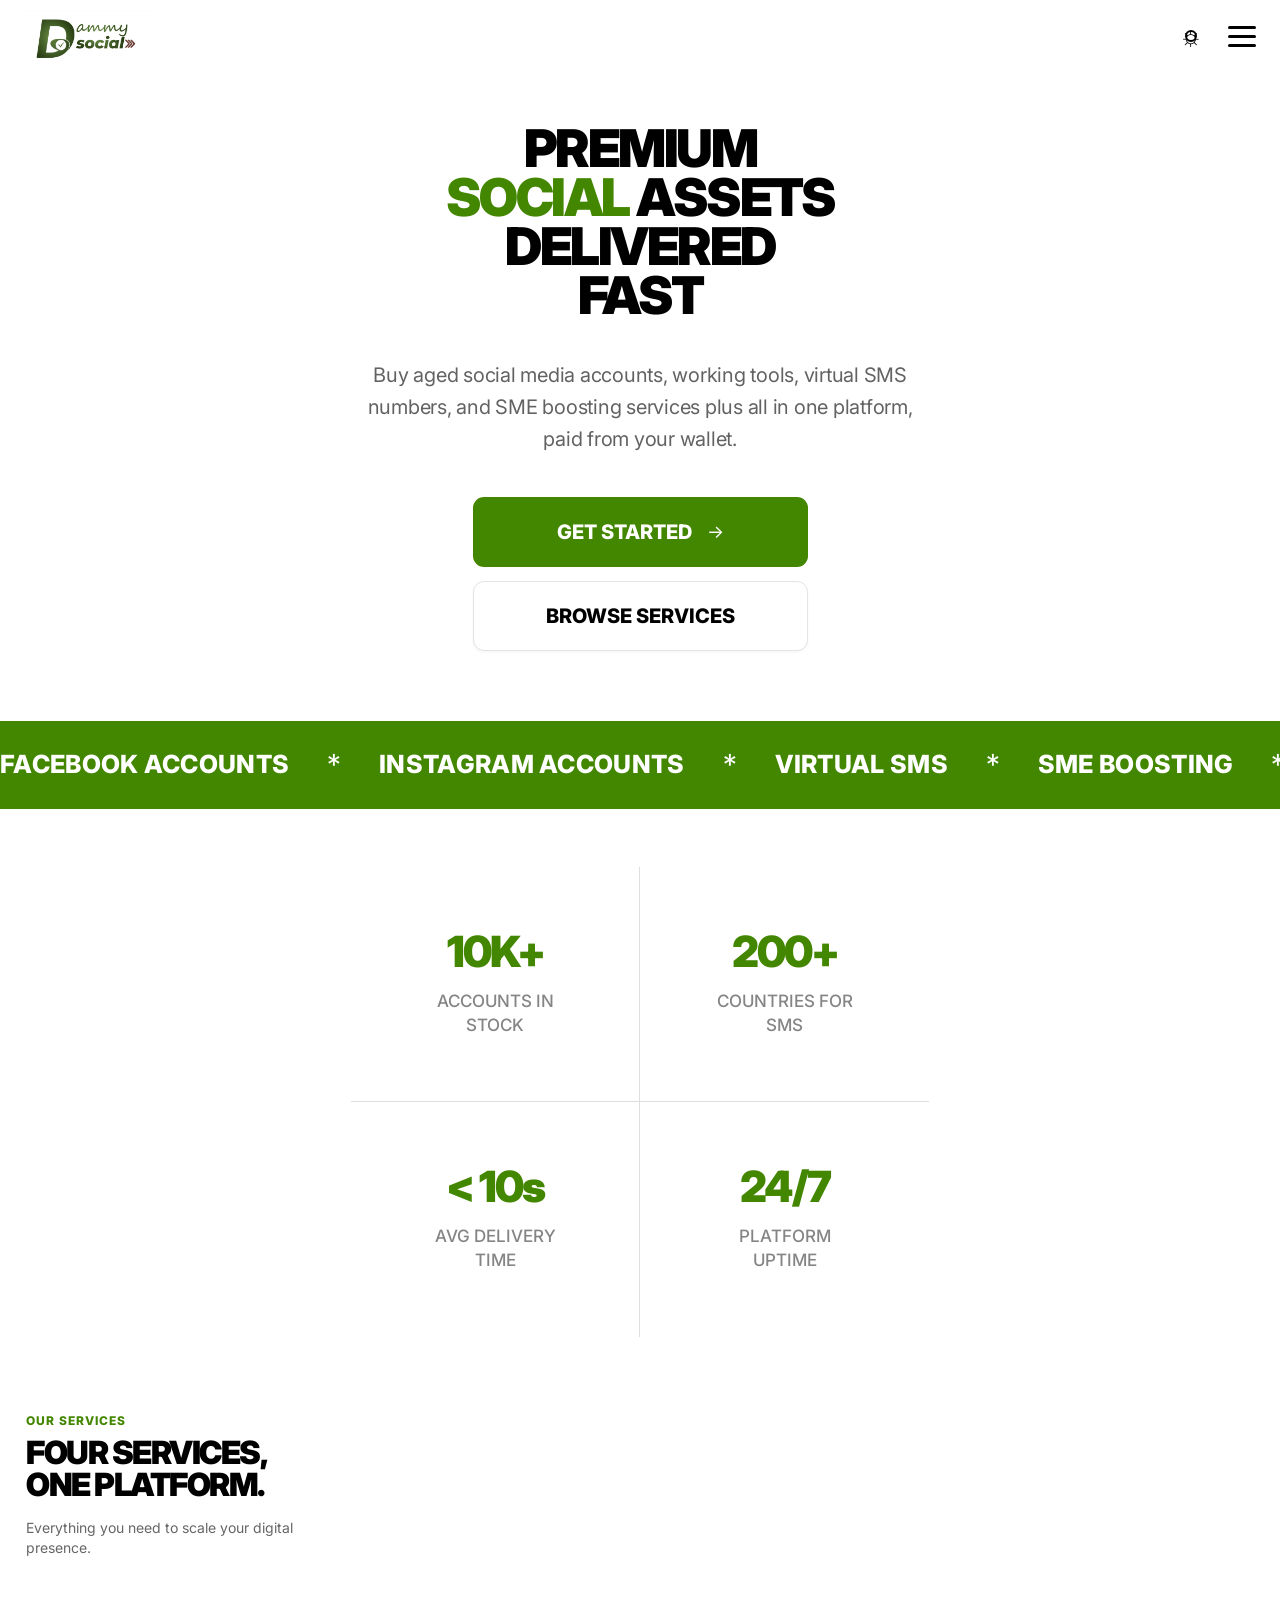
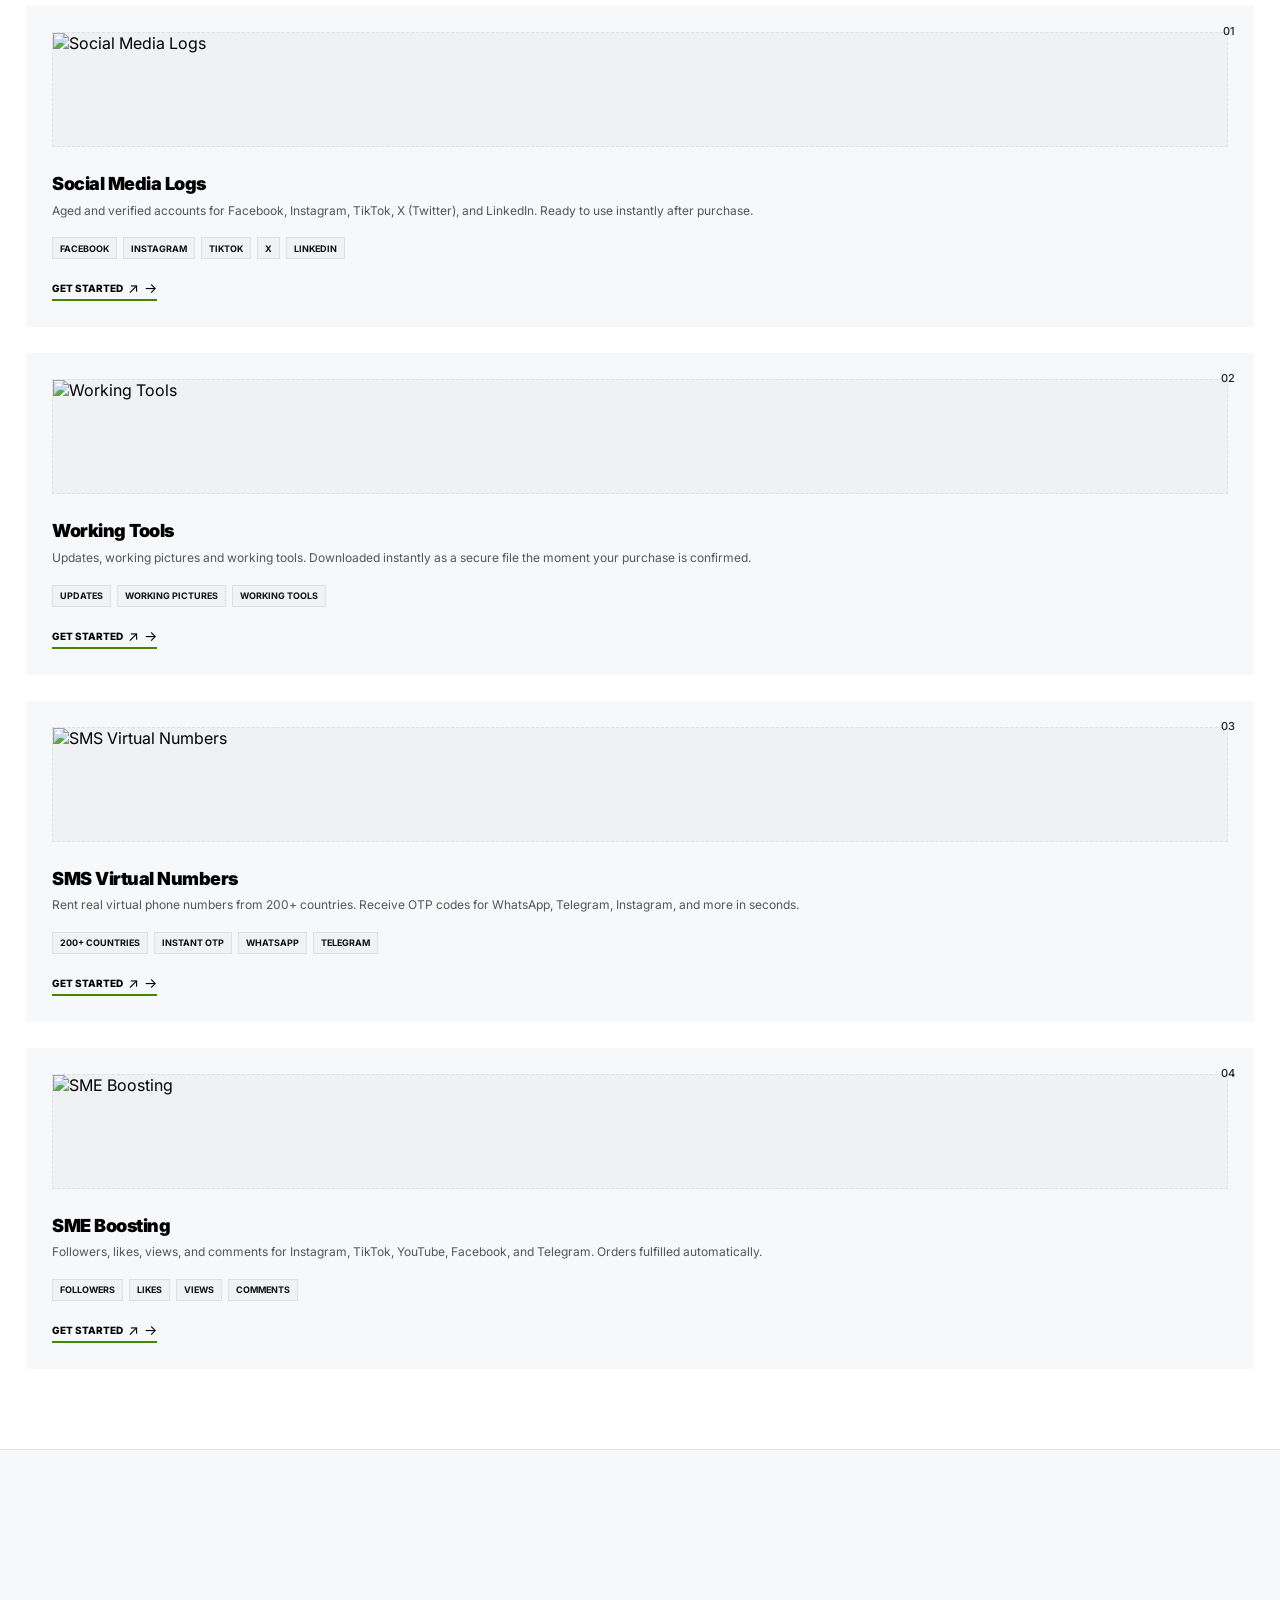
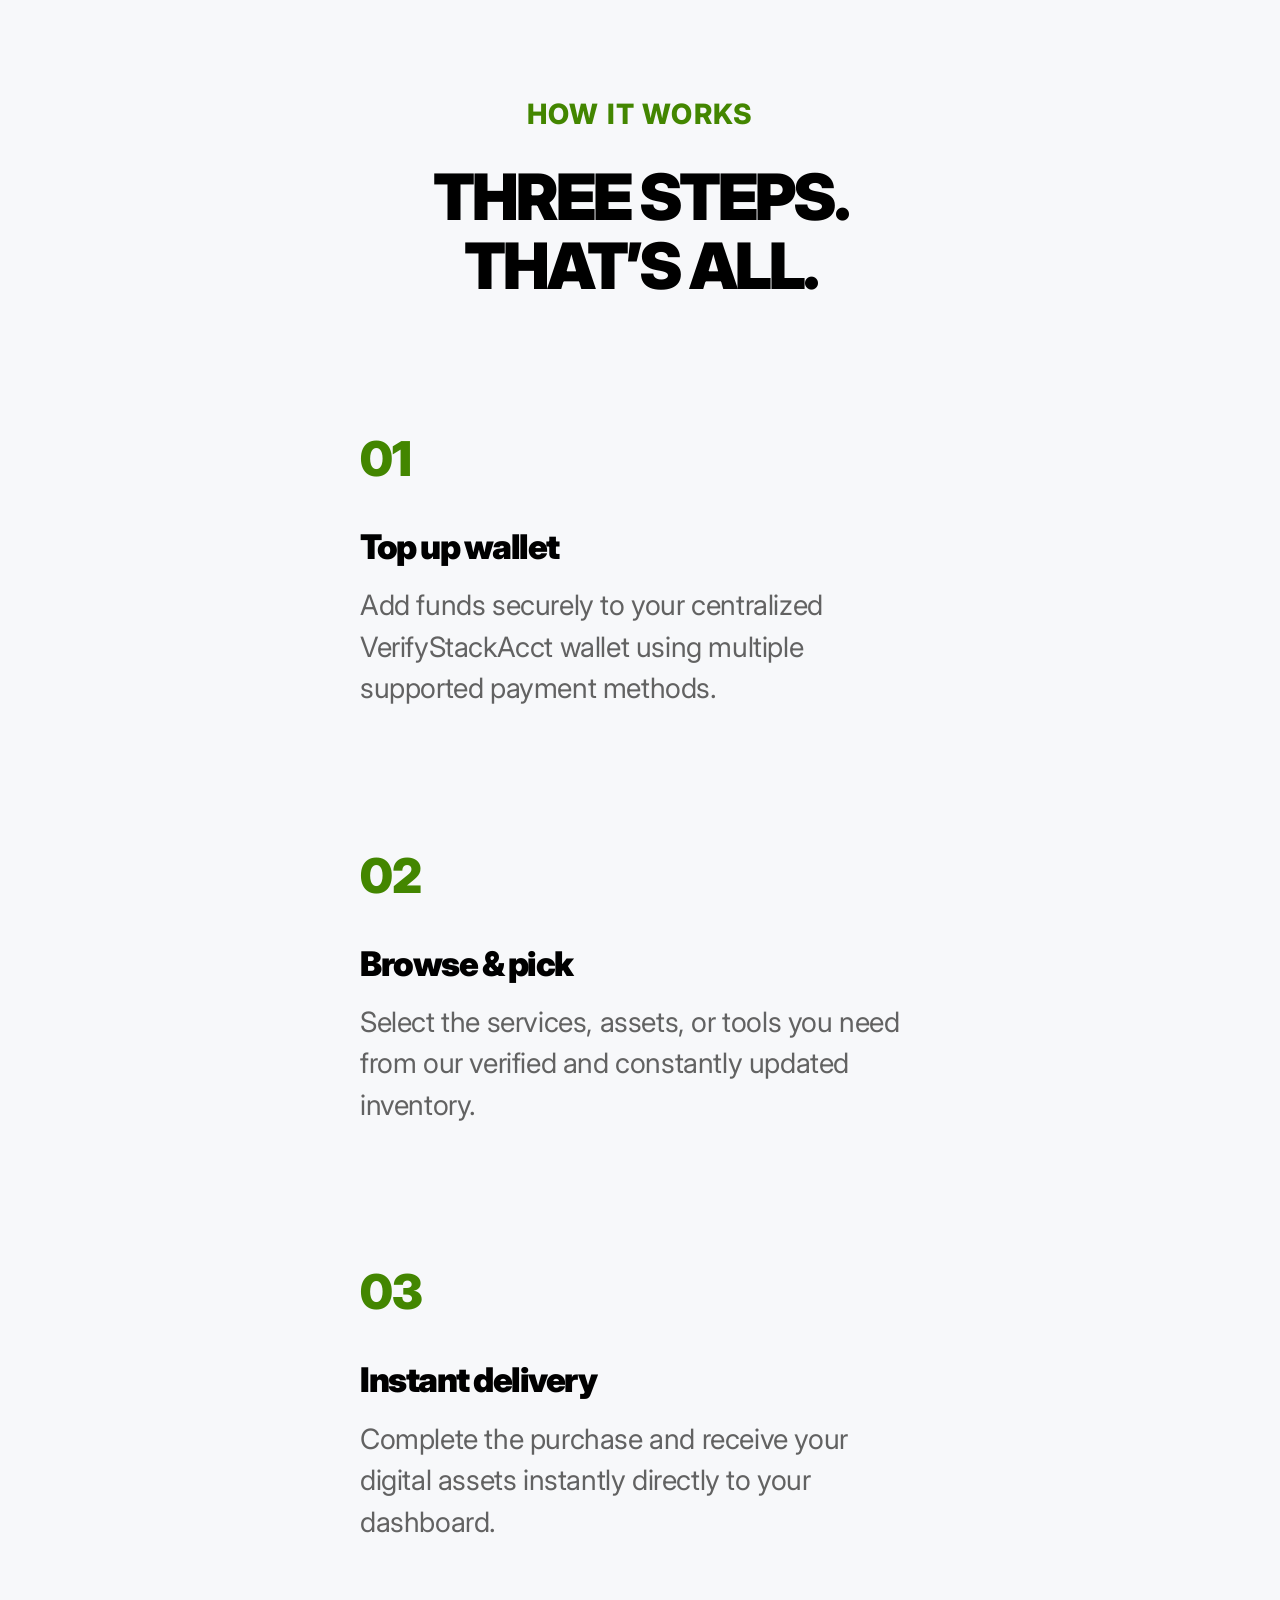
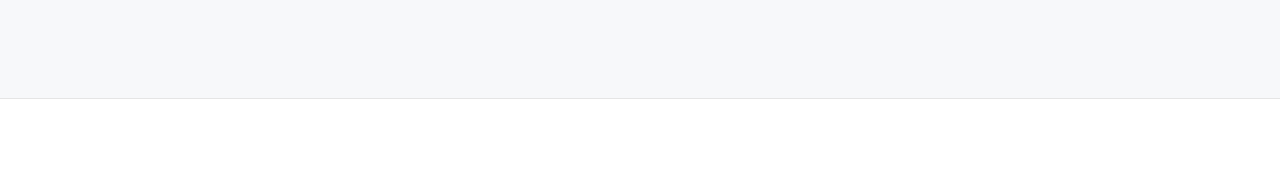
==== index.html @ 15a427fa "Add 'How It Works' section with steps Added a new section 'How It Works' with three steps detailing " ====
<!DOCTYPE html>
<html lang="en">
<head>

<meta charset="UTF-8">

<meta
    name="viewport"
    content="width=device-width, initial-scale=1.0"
>

<title>Temmy Social</title>

<link rel="preconnect" href="https://fonts.googleapis.com">
<link rel="preconnect" href="https://fonts.gstatic.com" crossorigin>

<link
    href="https://fonts.googleapis.com/css2?family=Inter:wght@400;500;600;700;800;900&display=swap"
    rel="stylesheet"
>

<style>

/* =========================================================
   RESET
========================================================= */

*{
    margin:0;
    padding:0;
    box-sizing:border-box;
}

html{
    scroll-behavior:smooth;
}

body{
    width:100%;
    min-width:320px;

    margin:0;
    padding:0;

    background:#fff;
    color:#000;

    font-family:
        Inter,
        Arial,
        Helvetica,
        sans-serif;

    overflow-x:hidden;
}


/* =========================================================
   HEADER
========================================================= */

.header{
    position:fixed;

    top:0;
    left:0;

    width:100%;
    height:72px;

    display:flex;
    align-items:center;
    justify-content:space-between;

    padding:7px 24px;

    background:rgba(255,255,255,.94);

    backdrop-filter:blur(10px);
    -webkit-backdrop-filter:blur(10px);

    z-index:10000;
}


/* =========================================================
   LOGO
========================================================= */

.logo{
    width:175px;
    height:55px;

    display:flex;
    align-items:center;

    flex-shrink:0;

    text-decoration:none;
}

.logo img{
    display:block;

    width:100%;
    height:100%;

    object-fit:contain;
    object-position:left center;
}


/* =========================================================
   HEADER RIGHT
========================================================= */

.header-right{
    display:flex;
    align-items:center;

    gap:17px;

    flex-shrink:0;
}


/* =========================================================
   THEME BUTTON
========================================================= */

.theme-button{
    width:28px;
    height:28px;

    padding:0;

    border:none;
    background:none;

    display:flex;
    align-items:center;
    justify-content:center;

    cursor:pointer;
}

.theme-icon{
    position:relative;

    width:25px;
    height:25px;
}

.theme-icon::before{
    content:"";

    position:absolute;

    width:8px;
    height:8px;

    top:6px;
    left:6px;

    border:2px solid #000;

    border-radius:50%;
}

.theme-icon::after{
    content:"☼";

    position:absolute;

    top:-3px;
    left:-3px;

    width:31px;
    height:31px;

    display:flex;
    align-items:center;
    justify-content:center;

    font-size:26px;
    line-height:1;

    color:#000;
}


/* =========================================================
   MENU BUTTON
========================================================= */

.menu-button{
    width:34px;
    height:32px;

    padding:0;

    border:none;
    background:none;

    display:flex;
    flex-direction:column;

    justify-content:center;
    align-items:flex-end;

    gap:6px;

    cursor:pointer;
}

.menu-button span{
    display:block;

    width:28px;
    height:3px;

    background:#000;

    border-radius:10px;
}


/* =========================================================
   SLIDE MENU
========================================================= */

.menu{
    position:fixed;

    top:72px;
    right:-280px;

    width:250px;

    padding:15px;

    background:rgba(255,255,255,.98);

    border:1px solid #ddd;

    border-radius:0 0 0 15px;

    box-shadow:
        0 10px 35px rgba(0,0,0,.12);

    z-index:9999;

    transition:right .3s ease;
}

.menu.active{
    right:0;
}

.menu a{
    display:block;

    padding:14px 12px;

    color:#000;

    text-decoration:none;

    font-size:15px;

    font-weight:700;

    border-radius:8px;
}

.menu a:hover{
    background:#f3f3f3;
}


/* =========================================================
   HERO
========================================================= */

.hero{
    width:100%;

    /*
       IMPORTANT:
       No huge fixed height here.
       The section ends naturally after the buttons.
    */

    padding-top:125px;

    padding-left:18px;
    padding-right:18px;

    padding-bottom:70px;

    display:flex;
    flex-direction:column;
    align-items:center;

    text-align:center;

    background:#fff;
}


/* =========================================================
   HERO TITLE
========================================================= */

.hero-title{
    width:100%;

    max-width:590px;

    margin:0;

    color:#000;

    font-size:52px;

    line-height:.94;

    font-weight:900;

    letter-spacing:-2.5px;
}

.hero-title .green{
    color:#438600;
}


/* =========================================================
   DESCRIPTION
========================================================= */

.hero-description{
    width:100%;

    max-width:570px;

    margin-top:38px;

    color:#626262;

    font-size:20px;

    line-height:1.6;

    font-weight:400;

    letter-spacing:-.25px;
}


/* =========================================================
   BUTTONS
========================================================= */

.hero-buttons{
    width:100%;

    margin-top:42px;

    display:flex;

    flex-direction:column;

    align-items:center;

    gap:14px;
}


/* =========================================================
   GENERAL BUTTON
========================================================= */

.hero-button{
    width:335px;
    max-width:calc(100vw - 60px);

    height:70px;

    display:flex;

    align-items:center;
    justify-content:center;

    border-radius:11px;

    text-decoration:none;

    font-size:20px;

    font-weight:800;

    letter-spacing:0;

    transition:.2s ease;
}


/* =========================================================
   GET STARTED
========================================================= */

.get-started{
    background:#438600;

    color:#fff;
}

.get-started:hover{
    background:#367000;
}

.get-started .arrow{
    margin-left:15px;

    font-size:18px;

    font-weight:400;
}


/* =========================================================
   BROWSE SERVICES
========================================================= */

.browse{
    background:#fff;

    color:#000;

    border:1.5px solid #e4e4e4;

    box-shadow:
        0 1.5px 3px rgba(0,0,0,.04);
}

.browse:hover{
    border-color:#ccc;
}


/* =========================================================
   GREEN TICKER
========================================================= */

.ticker{
    width:100%;

    /*
       Reduced from the previous 112px.
    */

    height:88px;

    background:#438600;

    overflow:hidden;

    display:flex;
    align-items:center;

    margin:0;
}

.ticker-content{
    display:flex;

    align-items:center;

    width:max-content;

    white-space:nowrap;

    animation:
        tickerMove
        25s
        linear
        infinite;
}

.ticker-item{
    display:flex;

    align-items:center;

    margin-right:38px;

    color:#fff;

    font-size:25px;

    line-height:1;

    font-weight:800;

    letter-spacing:.3px;
}

.ticker-star{
    margin-right:38px;

    color:#fff;

    font-size:29px;

    line-height:1;

    font-weight:400;
}

@keyframes tickerMove{

    0%{
        transform:translateX(0);
    }

    100%{
        transform:translateX(-50%);
    }

}


/* =========================================================
   STATS
========================================================= */

.stats{
    width:578px;

    max-width:calc(100% - 66px);

    margin:58px auto 0;

    display:grid;

    grid-template-columns:1fr 1fr;
}


/* =========================================================
   STAT BOX
========================================================= */

.stat{
    height:235px;

    display:flex;

    flex-direction:column;

    align-items:center;

    justify-content:center;

    text-align:center;

    border-right:1px solid #dedede;

    border-bottom:1px solid #dedede;
}


/* TOP RIGHT */

.stat:nth-child(2){
    border-right:none;
}


/* BOTTOM LEFT */

.stat:nth-child(3){
    border-bottom:none;
}


/* BOTTOM RIGHT */

.stat:nth-child(4){
    border-right:none;
    border-bottom:none;
}


/* =========================================================
   STAT NUMBER
========================================================= */

.stat-number{
    color:#438600;

    font-size:43px;

    line-height:1;

    font-weight:900;

    letter-spacing:-2px;
}


/* =========================================================
   STAT LABEL
========================================================= */

.stat-label{
    margin-top:17px;

    color:#858585;

    font-size:17px;

    line-height:1.4;

    font-weight:500;
}


/* =========================================================
   BOTTOM SPACE
========================================================= */

.bottom-space{
    height:70px;

    background:#fff;
}


/* =========================================================
   MOBILE
========================================================= */

@media(max-width:600px){

    /* HEADER */

    .header{
        height:72px;

        padding:7px 20px;
    }

    .logo{
        width:170px;
        height:54px;
    }

    .header-right{
        gap:15px;
    }

    .menu-button{
        width:33px;
    }

    .menu-button span{
        width:28px;
    }


    /* HERO */

    .hero{
        padding-top:118px;

        padding-left:12px;
        padding-right:12px;

        /*
           This is what removes the huge gap
           before the green ticker.
        */

        padding-bottom:60px;
    }


    /* TITLE */

    .hero-title{
        max-width:390px;

        font-size:46px;

        line-height:.95;

        letter-spacing:-2.2px;
    }


    /* DESCRIPTION */

    .hero-description{
        max-width:365px;

        margin-top:35px;

        font-size:18px;

        line-height:1.58;
    }


    /* BUTTONS */

    .hero-buttons{
        margin-top:39px;

        gap:13px;
    }

    .hero-button{
        /*
           Smaller than the previous version.
        */

        width:335px;

        max-width:calc(100vw - 50px);

        height:70px;

        font-size:20px;
    }

    .get-started .arrow{
        margin-left:14px;

        font-size:27px;
    }


    /* TICKER */

    .ticker{
        height:88px;
    }

    .ticker-item{
        font-size:24px;

        margin-right:35px;
    }

    .ticker-star{
        font-size:28px;

        margin-right:35px;
    }


    /* STATS */

    .stats{
        width:578px;

        max-width:calc(100% - 50px);

        margin-top:55px;
    }

    .stat{
        height:235px;
    }

    .stat-number{
        font-size:41px;
    }

    .stat-label{
        margin-top:16px;

        font-size:16px;
    }


    .bottom-space{
        height:65px;
    }

}


/* =========================================================
   SMALL PHONES
========================================================= */

@media(max-width:380px){

    /* HEADER */

    .header{
        padding-left:16px;
        padding-right:16px;
    }

    .logo{
        width:155px;
        height:52px;
    }

    .header-right{
        gap:11px;
    }


    /* HERO */

    .hero{
        padding-top:112px;

        padding-left:8px;
        padding-right:8px;

        padding-bottom:52px;
    }


    /* TITLE */

    .hero-title{
        max-width:355px;

        font-size:42px;

        line-height:.96;

        letter-spacing:-2px;
    }


    /* DESCRIPTION */

    .hero-description{
        max-width:340px;

        margin-top:32px;

        font-size:17px;

        line-height:1.55;
    }


    /* BUTTONS */

    .hero-buttons{
        margin-top:36px;

        gap:12px;
    }

    .hero-button{
        width:320px;

        max-width:calc(100vw - 36px);

        height:66px;

        font-size:19px;
    }

    .get-started .arrow{
        font-size:25px;

        margin-left:12px;
    }


    /* TICKER */

    .ticker{
        height:82px;
    }

    .ticker-item{
        font-size:22px;

        margin-right:30px;
    }

    .ticker-star{
        font-size:26px;

        margin-right:30px;
    }


    /* STATS */

    .stats{
        max-width:calc(100% - 32px);

        margin-top:48px;
    }

    .stat{
        height:220px;
    }

    .stat-number{
        font-size:36px;
    }

    .stat-label{
        margin-top:15px;

        font-size:15px;
    }


    .bottom-space{
        height:55px;
    }

}
/* =========================================================
   SERVICES SECTION
========================================================= */

.services{
    width:100%;

    padding:78px 26px 80px;

    background:#fff;
}


/* SERVICES INTRO */

.services-header{
    width:100%;
    max-width:100%;

    margin:0 auto 48px;
}

.services-label{
    margin-bottom:10px;

    color:#438600;

    font-size:12px;

    line-height:1;

    font-weight:800;

    letter-spacing:1px;

    text-transform:uppercase;
}

.services-title{
    margin:0;

    color:#000;

    font-size:32px;

    line-height:1.02;

    font-weight:900;

    letter-spacing:-1.5px;

    text-transform:uppercase;
}

.services-description{
    max-width:310px;

    margin-top:16px;

    color:#666;

    font-size:14px;

    line-height:1.45;

    font-weight:400;
}


/* =========================================================
   SERVICE CARDS
========================================================= */

.services-list{
    width:100%;

    display:flex;

    flex-direction:column;

    gap:26px;
}


/* CARD */

.service-card{
    position:relative;

    width:100%;

    padding:26px;

    background:#f7f8fa;

    overflow:hidden;
}


/* CARD NUMBER */

.service-number{
    position:absolute;

    top:20px;
    right:19px;

    color:#222;

    font-size:11px;

    line-height:1;

    font-weight:500;

    z-index:2;
}


/* =========================================================
   SERVICE IMAGE
========================================================= */

.service-image{
    width:100%;

    height:115px;

    margin-bottom:27px;

    overflow:hidden;

    background:#f0f1f3;

    border:1px dashed #dfe1e5;
}

.service-image img{
    display:block;

    width:100%;
    height:100%;

    object-fit:cover;
}


/* =========================================================
   SERVICE CONTENT
========================================================= */

.service-title{
    margin:0 0 7px;

    color:#000;

    font-size:18px;

    line-height:1.15;

    font-weight:900;

    letter-spacing:-.5px;
}

.service-description{
    margin:0;

    color:#555;

    font-size:12px;

    line-height:1.45;

    font-weight:400;
}


/* =========================================================
   SERVICE TAGS
========================================================= */

.service-tags{
    display:flex;

    flex-wrap:wrap;

    gap:6px;

    margin-top:18px;
}

.service-tag{
    display:inline-flex;

    align-items:center;

    min-height:22px;

    padding:4px 7px;

    background:#f1f2f4;

    border:1px solid #dedfe2;

    color:#111;

    font-size:9px;

    line-height:1;

    font-weight:700;

    text-transform:uppercase;
}


/* =========================================================
   SERVICE BUTTON
========================================================= */

.service-link{
    display:inline-flex;

    align-items:center;

    gap:5px;

    margin-top:22px;

    padding-bottom:4px;

    border-bottom:2px solid #438600;

    color:#000;

    text-decoration:none;

    font-size:10px;

    line-height:1;

    font-weight:800;

    text-transform:uppercase;
}

.service-link-arrow{
    font-size:14px;

    line-height:1;

    font-weight:400;
}


/* =========================================================
   MOBILE
========================================================= */

@media(max-width:600px){

    .services{
        padding:72px 26px 75px;
    }

    .services-header{
        margin-bottom:46px;
    }

    .services-label{
        font-size:12px;

        margin-bottom:10px;
    }

    .services-title{
        font-size:31px;

        line-height:1.02;
    }

    .services-description{
        max-width:315px;

        margin-top:16px;

        font-size:14px;

        line-height:1.45;
    }


    .services-list{
        gap:26px;
    }


    .service-card{
        padding:26px;
    }


    .service-image{
        height:115px;

        margin-bottom:27px;
    }


    .service-title{
        font-size:18px;
    }

    .service-description{
        font-size:12px;

        line-height:1.45;
    }

    .service-tags{
        margin-top:18px;

        gap:6px;
    }

    .service-tag{
        font-size:9px;

        padding:4px 7px;
    }

    .service-link{
        margin-top:22px;

        font-size:10px;
    }

}


/* =========================================================
   SMALL PHONES
========================================================= */

@media(max-width:380px){

    .services{
        padding-left:24px;
        padding-right:24px;
    }

    .services-title{
        font-size:29px;
    }

    .service-card{
        padding:24px;
    }

    .service-image{
        height:110px;
    }

}
/* =========================================================
   HOW IT WORKS
========================================================= */

.how-it-works{
    width:100%;

    background:#f7f8fa;

    border-top:1px solid #e5e5e5;
    border-bottom:1px solid #e5e5e5;

    padding:0 0 155px;

    overflow:hidden;
}


/* =========================================================
   HOW CONTAINER
========================================================= */

.how-container{
    width:100%;

    max-width:680px;

    margin:0 auto;

    padding:250px 60px 0;
}


/* =========================================================
   HEADING
========================================================= */

.how-heading{
    width:100%;

    text-align:center;

    margin-bottom:135px;
}

.how-label{
    color:#438600;

    font-size:28px;

    line-height:1;

    font-weight:800;

    letter-spacing:1.2px;

    margin-bottom:34px;
}

.how-heading h2{
    margin:0;

    color:#000;

    font-size:64px;

    line-height:1.08;

    font-weight:900;

    letter-spacing:-3px;
}


/* =========================================================
   STEPS
========================================================= */

.how-step{
    width:100%;

    margin-bottom:142px;
}

.how-step:last-child{
    margin-bottom:0;
}


/* =========================================================
   STEP NUMBER
========================================================= */

.step-number{
    color:#438600;

    font-size:48px;

    line-height:1;

    font-weight:900;

    letter-spacing:-1px;

    margin-bottom:45px;
}


/* =========================================================
   STEP TITLE
========================================================= */

.how-step h3{
    margin:0 0 20px;

    color:#000;

    font-size:34px;

    line-height:1.1;

    font-weight:900;

    letter-spacing:-1.5px;
}


/* =========================================================
   STEP DESCRIPTION
========================================================= */

.how-step p{
    margin:0;

    color:#626262;

    font-size:28px;

    line-height:1.48;

    font-weight:400;

    letter-spacing:-.4px;
}


/* =========================================================
   MOBILE
========================================================= */

@media(max-width:600px){

    .how-it-works{
        padding-bottom:110px;
    }

    .how-container{
        max-width:none;

        padding:
            150px
            30px
            0;
    }


    /* HEADING */

    .how-heading{
        margin-bottom:110px;
    }

    .how-label{
        font-size:21px;

        letter-spacing:1px;

        margin-bottom:27px;
    }

    .how-heading h2{
        font-size:48px;

        line-height:1.05;

        letter-spacing:-2.2px;
    }


    /* STEPS */

    .how-step{
        margin-bottom:115px;
    }


    .step-number{
        font-size:42px;

        margin-bottom:40px;
    }


    .how-step h3{
        font-size:28px;

        line-height:1.12;

        letter-spacing:-1px;

        margin-bottom:18px;
    }


    .how-step p{
        font-size:21px;

        line-height:1.52;

        letter-spacing:-.2px;
    }

}


/* =========================================================
   SMALL PHONES
========================================================= */

@media(max-width:380px){

    .how-container{
        padding:
            125px
            25px
            0;
    }


    .how-heading{
        margin-bottom:90px;
    }


    .how-label{
        font-size:18px;

        margin-bottom:23px;
    }


    .how-heading h2{
        font-size:43px;

        letter-spacing:-2px;
    }


    .how-step{
        margin-bottom:100px;
    }


    .step-number{
        font-size:38px;

        margin-bottom:35px;
    }


    .how-step h3{
        font-size:25px;

        margin-bottom:16px;
    }


    .how-step p{
        font-size:19px;

        line-height:1.5;
    }

}
</style>

</head>


<body>


<!-- =======================================================
     HEADER
======================================================= -->

<header class="header">

    <a
        href="index.html"
        class="logo"
    >

        <img
            src="logo.png.jpg"
            alt="Temmy Social"
        >

    </a>


    <div class="header-right">

        <button
            class="theme-button"
            id="themeButton"
            type="button"
            aria-label="Theme"
        >

            <span class="theme-icon"></span>

        </button>


        <button
            class="menu-button"
            id="menuButton"
            type="button"
            aria-label="Menu"
        >

            <span></span>
            <span></span>
            <span></span>

        </button>

    </div>

</header>



<!-- =======================================================
     SLIDE MENU
======================================================= -->

<nav
    class="menu"
    id="menu"
>

    <a href="#">
        Pricing
    </a>

    <a href="login.html">
        Sign In
    </a>

    <a href="login.html">
        Get Started
    </a>

    <a href="#">
        FAQ
    </a>

</nav>



<!-- =======================================================
     HERO
======================================================= -->

<section class="hero">


    <h1 class="hero-title">

        PREMIUM<br>

        <span class="green">SOCIAL</span> ASSETS<br>

        DELIVERED<br>

        FAST

    </h1>


    <p class="hero-description">

        Buy aged social media accounts, working
        tools, virtual SMS numbers, and SME
        boosting services plus all in one platform,
        paid from your wallet.

    </p>


    <div class="hero-buttons">


        <a
            href="login.html"
            class="hero-button get-started"
        >

            GET STARTED

            <span class="arrow">
                →
            </span>

        </a>


        <a
            href="#services"
            class="hero-button browse"
        >

            BROWSE SERVICES

        </a>


    </div>

</section>



<!-- =======================================================
     GREEN SLIDING BAR
======================================================= -->

<section class="ticker">

    <div class="ticker-content">


        <div class="ticker-item">
            FACEBOOK ACCOUNTS
        </div>

        <div class="ticker-star">
            *
        </div>


        <div class="ticker-item">
            INSTAGRAM ACCOUNTS
        </div>

        <div class="ticker-star">
            *
        </div>


        <div class="ticker-item">
            VIRTUAL SMS
        </div>

        <div class="ticker-star">
            *
        </div>


        <div class="ticker-item">
            SME BOOSTING
        </div>

        <div class="ticker-star">
            *
        </div>



        <!-- DUPLICATE FOR LOOP -->

        <div class="ticker-item">
            FACEBOOK ACCOUNTS
        </div>

        <div class="ticker-star">
            *
        </div>


        <div class="ticker-item">
            INSTAGRAM ACCOUNTS
        </div>

        <div class="ticker-star">
            *
        </div>


        <div class="ticker-item">
            VIRTUAL SMS
        </div>

        <div class="ticker-star">
            *
        </div>


        <div class="ticker-item">
            SME BOOSTING
        </div>

        <div class="ticker-star">
            *
        </div>

    </div>

</section>



<!-- =======================================================
     STATISTICS
======================================================= -->

<section
    class="stats"
    id="services"
>


    <div class="stat">

        <div class="stat-number">
            10K+
        </div>

        <div class="stat-label">
            ACCOUNTS IN<br>
            STOCK
        </div>

    </div>



    <div class="stat">

        <div class="stat-number">
            200+
        </div>

        <div class="stat-label">
            COUNTRIES FOR<br>
            SMS
        </div>

    </div>



    <div class="stat">

        <div class="stat-number">
            &lt; 10s
        </div>

        <div class="stat-label">
            AVG DELIVERY<br>
            TIME
        </div>

    </div>



    <div class="stat">

        <div class="stat-number">
            24/7
        </div>

        <div class="stat-label">
            PLATFORM<br>
            UPTIME
        </div>

    </div>


</section>
<!-- =======================================================
     SERVICES
======================================================= -->

<section class="services" id="services">


    <!-- SERVICES HEADER -->

    <div class="services-header">

        <div class="services-label">
            OUR SERVICES
        </div>

        <h2 class="services-title">
            FOUR SERVICES,<br>
            ONE PLATFORM.
        </h2>

        <p class="services-description">
            Everything you need to scale your
            digital presence.
        </p>

    </div>


    <!-- SERVICES LIST -->

    <div class="services-list">


        <!-- =================================================
             SERVICE 01
        ================================================== -->

        <article class="service-card">

            <div class="service-number">
                01
            </div>


            <div class="service-image">

                <img
                    src="social-media-logs.jpeg.jpg"
                    alt="Social Media Logs"
                >

            </div>


            <h3 class="service-title">
                Social Media Logs
            </h3>


            <p class="service-description">

                Aged and verified accounts for
                Facebook, Instagram, TikTok, X
                (Twitter), and LinkedIn. Ready to use
                instantly after purchase.

            </p>


            <div class="service-tags">

                <span class="service-tag">
                    FACEBOOK
                </span>

                <span class="service-tag">
                    INSTAGRAM
                </span>

                <span class="service-tag">
                    TIKTOK
                </span>

                <span class="service-tag">
                    X
                </span>

                <span class="service-tag">
                    LINKEDIN
                </span>

            </div>


            <a
                href="login.html"
                class="service-link"
            >

                GET STARTED

                <span class="service-link-arrow">
                    ↗
                </span>

                <span class="service-link-arrow">
                    →
                </span>

            </a>

        </article>



        <!-- =================================================
             SERVICE 02
        ================================================== -->

        <article class="service-card">

            <div class="service-number">
                02
            </div>


            <div class="service-image">

                <img
                    src="working-tools.jpeg.jpg"
                    alt="Working Tools"
                >

            </div>


            <h3 class="service-title">
                Working Tools
            </h3>


            <p class="service-description">

                Updates, working pictures and working
                tools. Downloaded instantly as a
                secure file the moment your purchase
                is confirmed.

            </p>


            <div class="service-tags">

                <span class="service-tag">
                    UPDATES
                </span>

                <span class="service-tag">
                    WORKING PICTURES
                </span>

                <span class="service-tag">
                    WORKING TOOLS
                </span>

            </div>


            <a
                href="login.html"
                class="service-link"
            >

                GET STARTED

                <span class="service-link-arrow">
                    ↗
                </span>

                <span class="service-link-arrow">
                    →
                </span>

            </a>

        </article>



        <!-- =================================================
             SERVICE 03
        ================================================== -->

        <article class="service-card">

            <div class="service-number">
                03
            </div>


            <div class="service-image">

                <img
                    src="sms-virtual-numbers.jpeg.jpg"
                    alt="SMS Virtual Numbers"
                >

            </div>


            <h3 class="service-title">
                SMS Virtual Numbers
            </h3>


            <p class="service-description">

                Rent real virtual phone numbers from
                200+ countries. Receive OTP codes
                for WhatsApp, Telegram, Instagram,
                and more in seconds.

            </p>


            <div class="service-tags">

                <span class="service-tag">
                    200+ COUNTRIES
                </span>

                <span class="service-tag">
                    INSTANT OTP
                </span>

                <span class="service-tag">
                    WHATSAPP
                </span>

                <span class="service-tag">
                    TELEGRAM
                </span>

            </div>


            <a
                href="login.html"
                class="service-link"
            >

                GET STARTED

                <span class="service-link-arrow">
                    ↗
                </span>

                <span class="service-link-arrow">
                    →
                </span>

            </a>

        </article>



        <!-- =================================================
             SERVICE 04
        ================================================== -->

        <article class="service-card">

            <div class="service-number">
                04
            </div>


            <div class="service-image">

                <img
                    src="sme-boosting.jpeg.jpg"
                    alt="SME Boosting"
                >

            </div>


            <h3 class="service-title">
                SME Boosting
            </h3>


            <p class="service-description">

                Followers, likes, views, and comments
                for Instagram, TikTok, YouTube,
                Facebook, and Telegram. Orders
                fulfilled automatically.

            </p>


            <div class="service-tags">

                <span class="service-tag">
                    FOLLOWERS
                </span>

                <span class="service-tag">
                    LIKES
                </span>

                <span class="service-tag">
                    VIEWS
                </span>

                <span class="service-tag">
                    COMMENTS
                </span>

            </div>


            <a
                href="login.html"
                class="service-link"
            >

                GET STARTED

                <span class="service-link-arrow">
                    ↗
                </span>

                <span class="service-link-arrow">
                    →
                </span>

            </a>

        </article>


    </div>

</section>
<!-- =========================================================
     HOW IT WORKS
========================================================= -->

<section class="how-it-works">

    <div class="how-container">

        <!-- SECTION INTRO -->

        <div class="how-heading">

            <div class="how-label">
                HOW IT WORKS
            </div>

            <h2>
                THREE STEPS.<br>
                THAT’S ALL.
            </h2>

        </div>


        <!-- STEP 01 -->

        <div class="how-step">

            <div class="step-number">
                01
            </div>

            <h3>
                Top up wallet
            </h3>

            <p>
                Add funds securely to your centralized
                VerifyStackAcct wallet using multiple supported
                payment methods.
            </p>

        </div>


        <!-- STEP 02 -->

        <div class="how-step">

            <div class="step-number">
                02
            </div>

            <h3>
                Browse &amp; pick
            </h3>

            <p>
                Select the services, assets, or tools you need
                from our verified and constantly updated
                inventory.
            </p>

        </div>


        <!-- STEP 03 -->

        <div class="how-step">

            <div class="step-number">
                03
            </div>

            <h3>
                Instant delivery
            </h3>

            <p>
                Complete the purchase and receive your digital
                assets instantly directly to your dashboard.
            </p>

        </div>

    </div>

</section>

<div class="bottom-space"></div>



<!-- =======================================================
     JAVASCRIPT
======================================================= -->

<script>


/* =========================================================
   MENU
========================================================= */

const menuButton =
    document.getElementById("menuButton");

const menu =
    document.getElementById("menu");


menuButton.addEventListener(
    "click",
    function(event){

        event.stopPropagation();

        menu.classList.toggle("active");

    }
);


/* =========================================================
   CLOSE MENU WHEN LINK IS CLICKED
========================================================= */

document
    .querySelectorAll(".menu a")
    .forEach(function(link){

        link.addEventListener(
            "click",
            function(){

                menu.classList.remove("active");

            }
        );

    });


/* =========================================================
   CLOSE MENU WHEN CLICKING OUTSIDE
========================================================= */

document.addEventListener(
    "click",
    function(event){

        const clickedInsideMenu =
            menu.contains(event.target);

        const clickedMenuButton =
            menuButton.contains(event.target);


        if(
            !clickedInsideMenu &&
            !clickedMenuButton
        ){

            menu.classList.remove("active");

        }

    }
);


/* =========================================================
   THEME BUTTON
========================================================= */

const themeButton =
    document.getElementById("themeButton");


themeButton.addEventListener(
    "click",
    function(){

        console.log("Theme button clicked");

    }
);

</script>


</body>
</html>
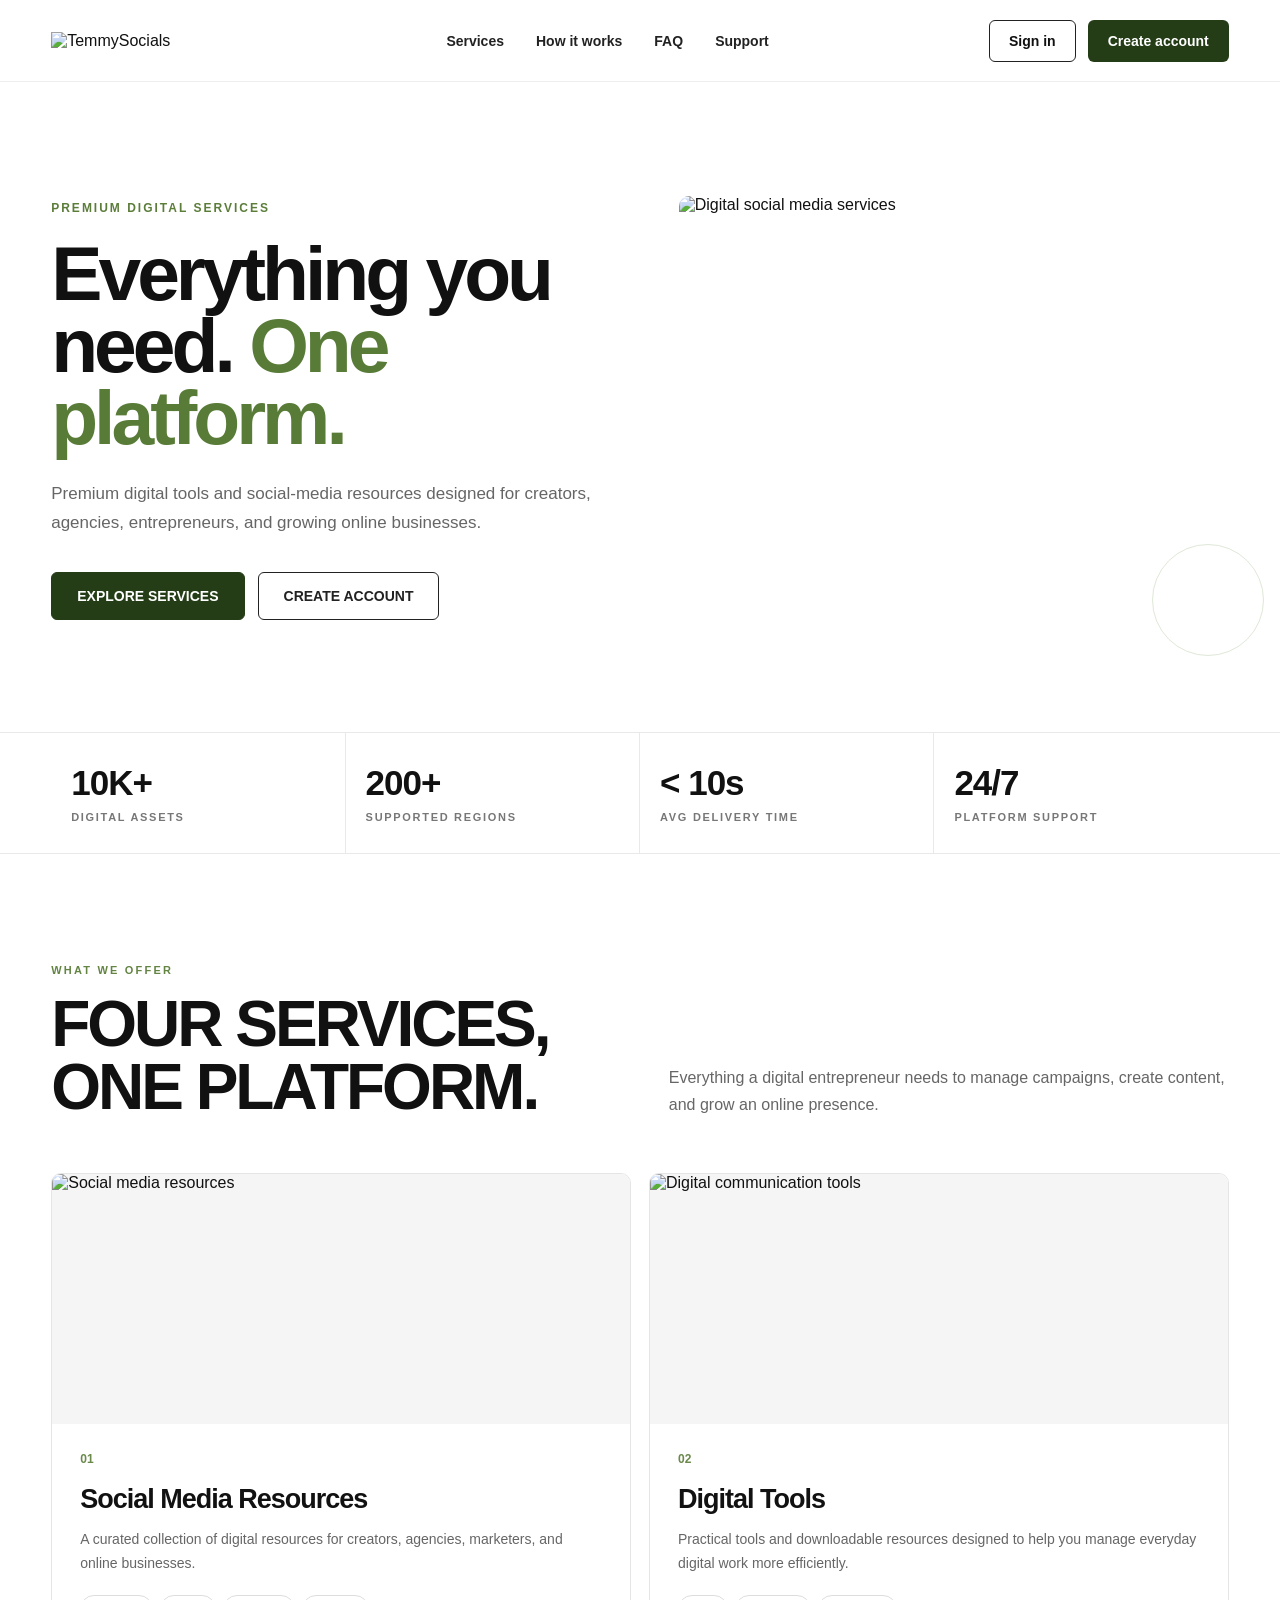
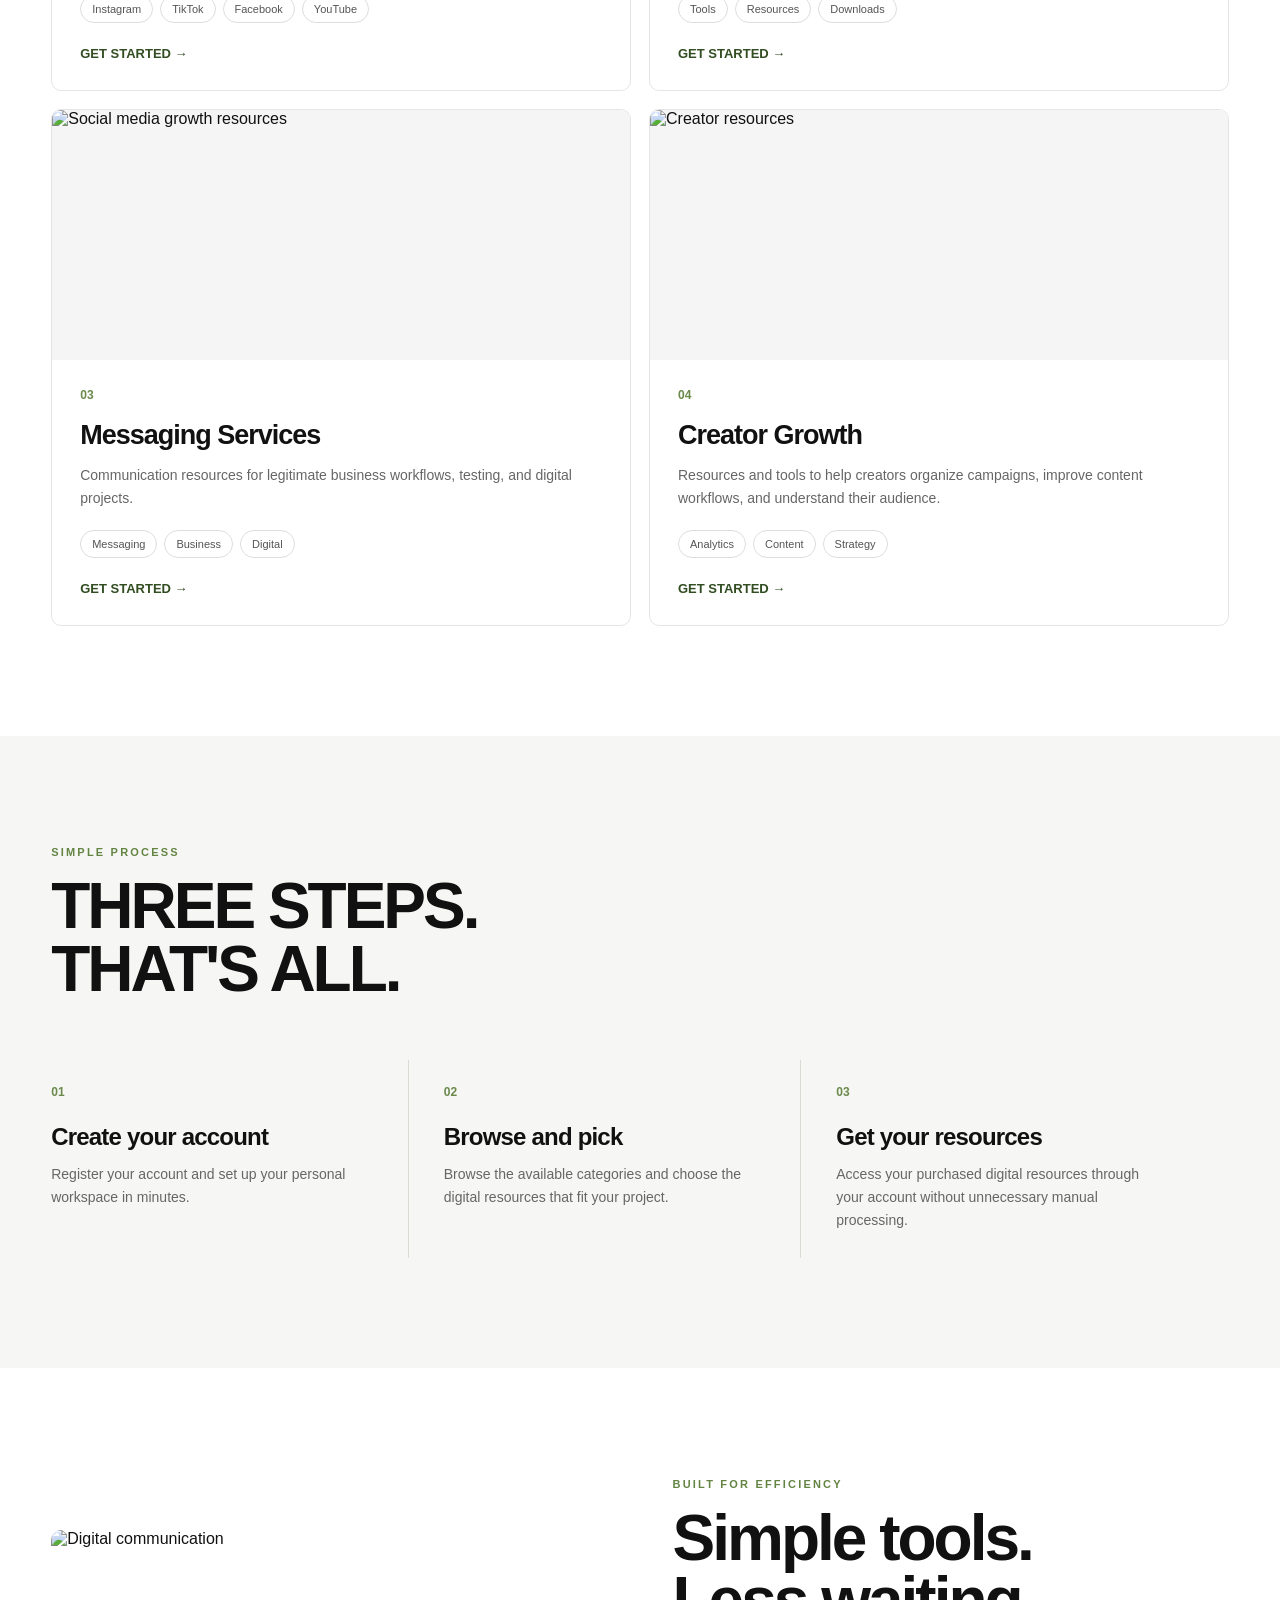
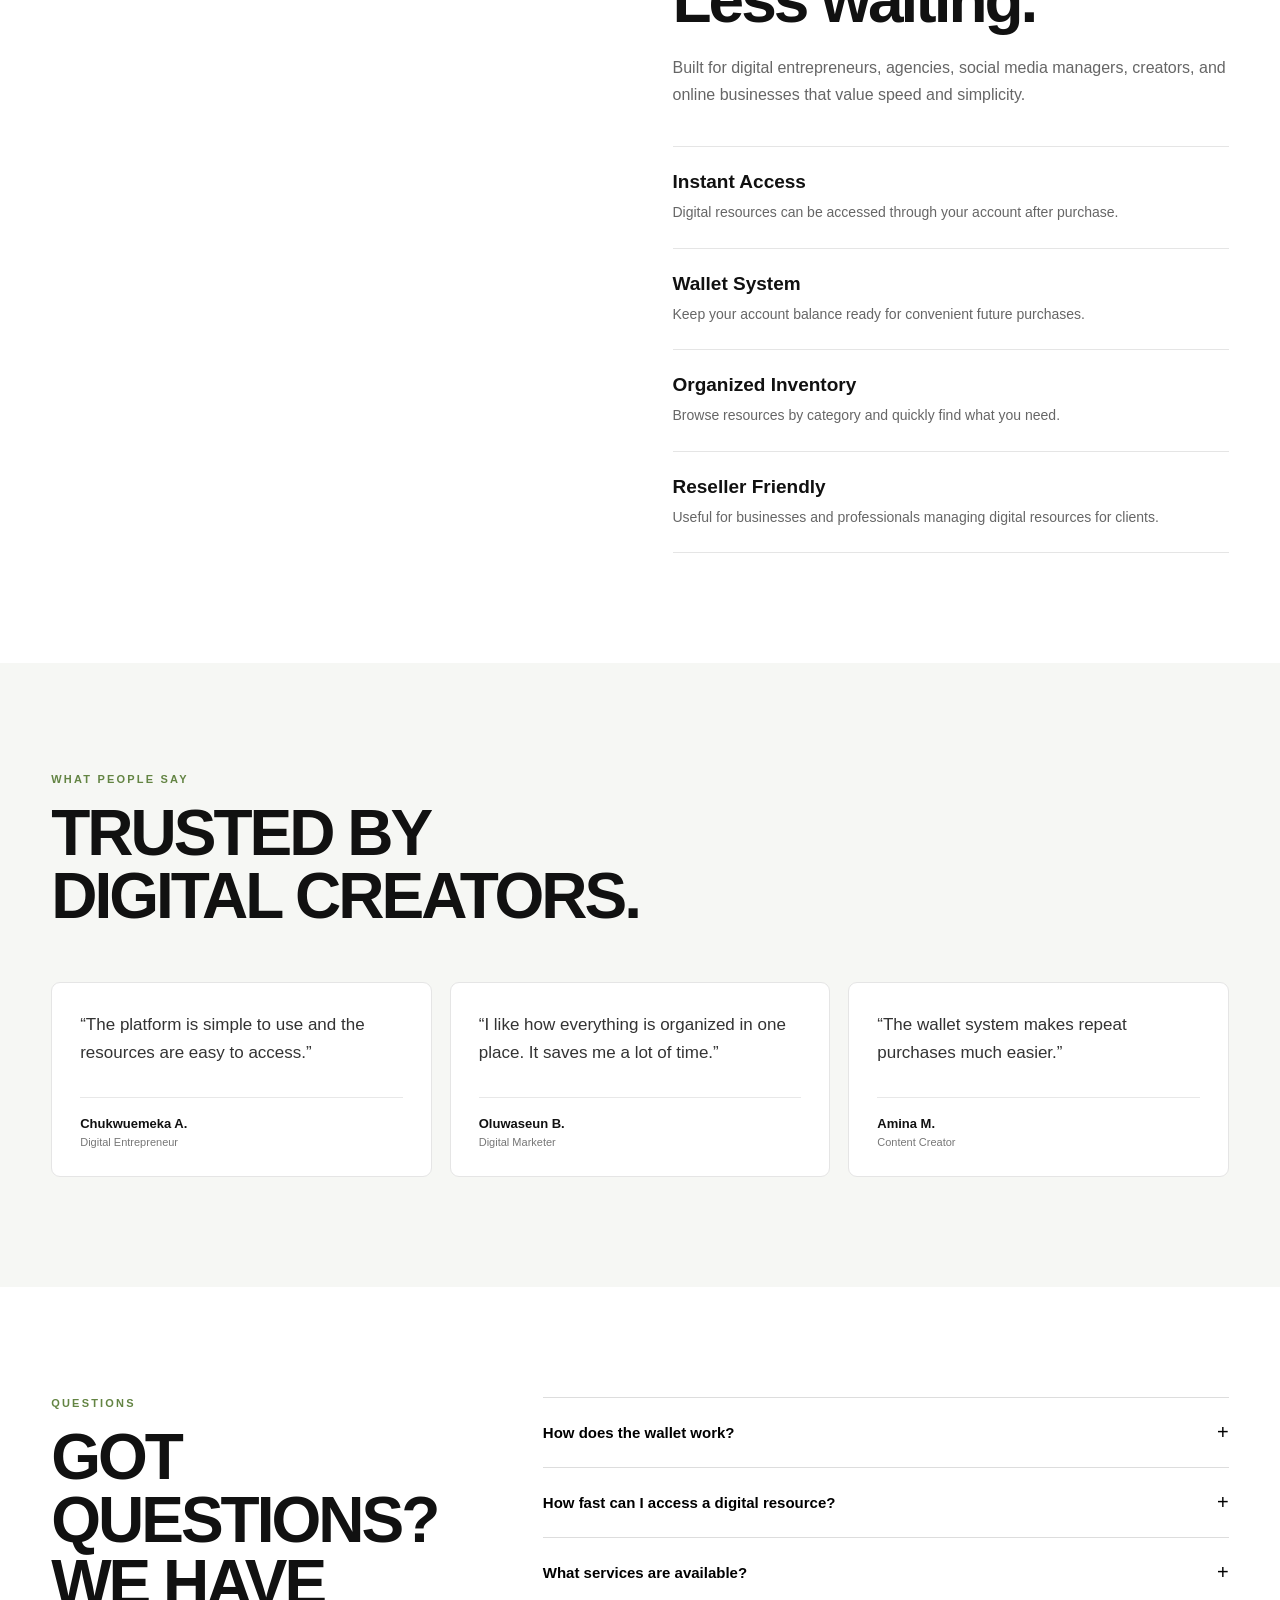
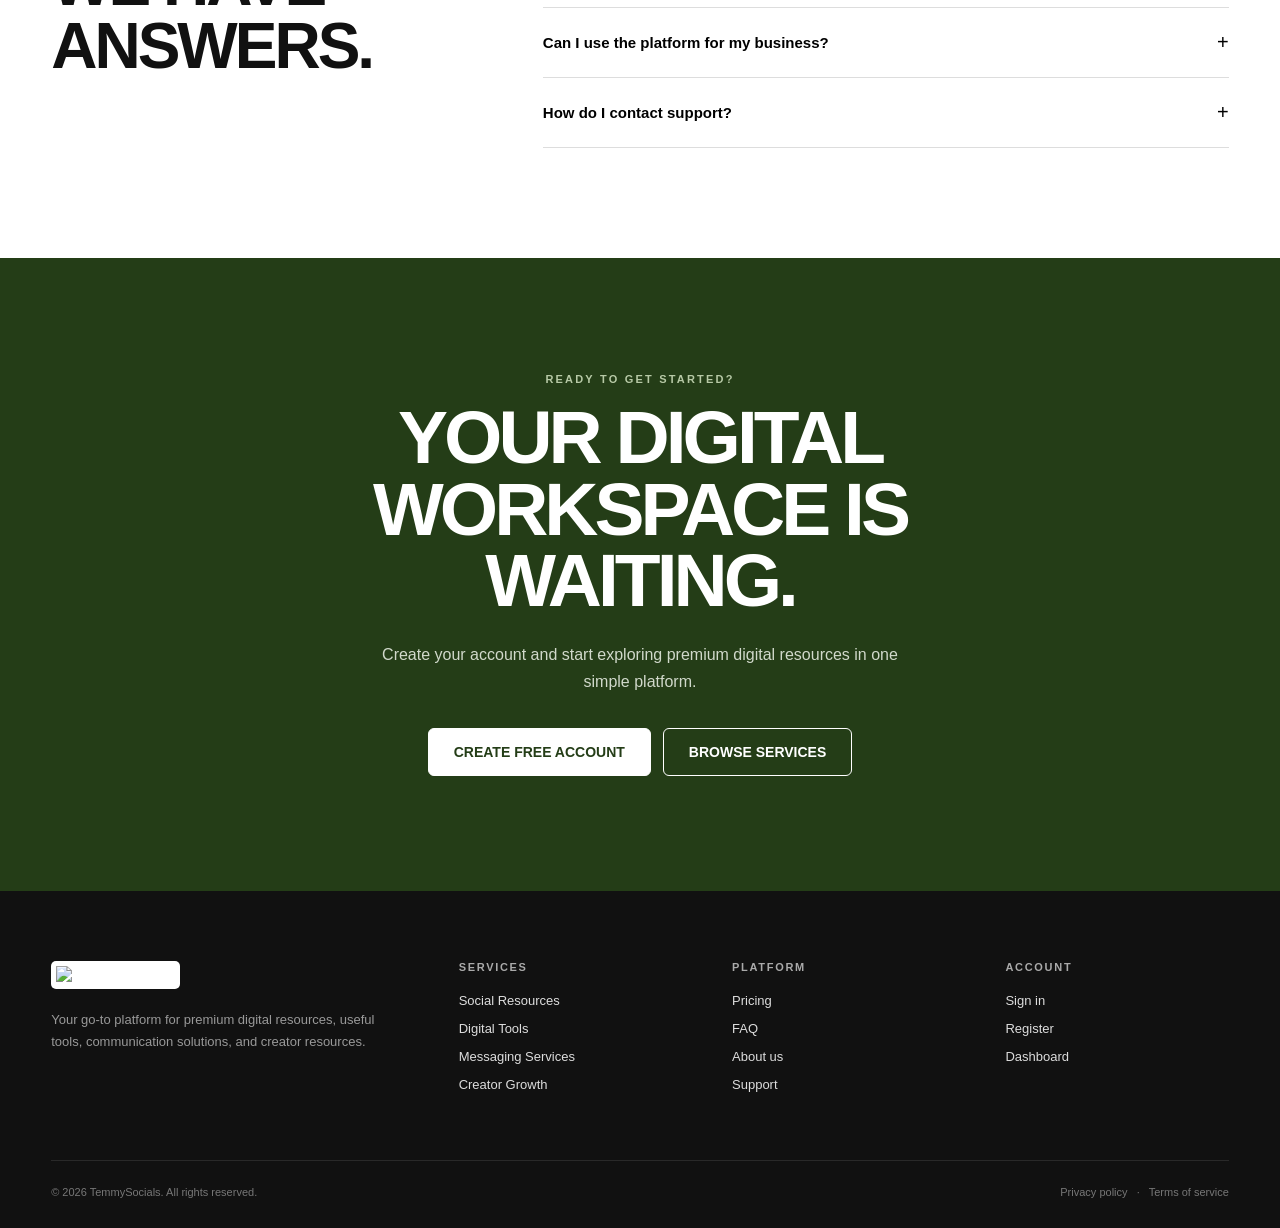
==== commit e33f926e: "Update fmt.Println message from 'Hello' to 'Goodbye'" ====
--- a/index.html
+++ b/index.html
@@ -1,30 +1,12 @@
 <!DOCTYPE html>
 <html lang="en">
 <head>
-
 <meta charset="UTF-8">
-
-<meta
-    name="viewport"
-    content="width=device-width, initial-scale=1.0"
->
-
-<title>Temmy Social</title>
-
-<link rel="preconnect" href="https://fonts.googleapis.com">
-<link rel="preconnect" href="https://fonts.gstatic.com" crossorigin>
-
-<link
-    href="https://fonts.googleapis.com/css2?family=Inter:wght@400;500;600;700;800;900&display=swap"
-    rel="stylesheet"
->
+<meta name="viewport" content="width=device-width, initial-scale=1.0">
+
+<title>TemmySocials — Premium Digital Services</title>
 
 <style>
-
-/* =========================================================
-   RESET
-========================================================= */
-
 *{
     margin:0;
     padding:0;
@@ -36,2393 +18,1575 @@
 }
 
 body{
-    width:100%;
-    min-width:320px;
-
-    margin:0;
-    padding:0;
-
+    font-family:Arial, Helvetica, sans-serif;
     background:#fff;
-    color:#000;
-
-    font-family:
-        Inter,
-        Arial,
-        Helvetica,
-        sans-serif;
-
+    color:#111;
     overflow-x:hidden;
 }
 
-
-/* =========================================================
-   HEADER
-========================================================= */
-
-.header{
-    position:fixed;
-
+a{
+    text-decoration:none;
+    color:inherit;
+}
+
+button{
+    font-family:inherit;
+}
+
+.container{
+    width:min(1180px,92%);
+    margin:auto;
+}
+
+/* ================= HEADER ================= */
+
+header{
+    height:82px;
+    border-bottom:1px solid #eeeeee;
+    background:#fff;
+    position:sticky;
     top:0;
-    left:0;
-
-    width:100%;
-    height:72px;
-
+    z-index:1000;
+}
+
+.nav{
+    height:82px;
     display:flex;
     align-items:center;
     justify-content:space-between;
-
-    padding:7px 24px;
-
-    background:rgba(255,255,255,.94);
-
-    backdrop-filter:blur(10px);
-    -webkit-backdrop-filter:blur(10px);
-
-    z-index:10000;
-}
-
-
-/* =========================================================
-   LOGO
-========================================================= */
+}
 
 .logo{
     width:175px;
-    height:55px;
-
+    height:auto;
+    display:block;
+}
+
+.nav-links{
     display:flex;
     align-items:center;
-
-    flex-shrink:0;
-
-    text-decoration:none;
-}
-
-.logo img{
+    gap:32px;
+    font-size:14px;
+    font-weight:600;
+}
+
+.nav-links a{
+    color:#222;
+    transition:.2s;
+}
+
+.nav-links a:hover{
+    color:#52772d;
+}
+
+.nav-buttons{
+    display:flex;
+    align-items:center;
+    gap:12px;
+}
+
+.sign-in{
+    padding:12px 19px;
+    border:1px solid #222;
+    border-radius:6px;
+    font-size:14px;
+    font-weight:600;
+}
+
+.register{
+    padding:13px 20px;
+    border-radius:6px;
+    background:#243d17;
+    color:#fff;
+    font-size:14px;
+    font-weight:600;
+}
+
+.menu-btn{
+    display:none;
+    width:42px;
+    height:42px;
+    border:1px solid #ddd;
+    border-radius:6px;
+    background:#fff;
+    cursor:pointer;
+}
+
+.menu-btn span{
     display:block;
-
+    width:19px;
+    height:2px;
+    background:#222;
+    margin:4px auto;
+}
+
+/* ================= HERO ================= */
+
+.hero{
+    min-height:650px;
+    padding:82px 0 75px;
+    display:grid;
+    grid-template-columns:1.02fr .98fr;
+    gap:55px;
+    align-items:center;
+}
+
+.hero-small{
+    color:#5c7d3a;
+    font-size:12px;
+    font-weight:800;
+    letter-spacing:2px;
+    margin-bottom:22px;
+}
+
+.hero h1{
+    font-size:clamp(48px,6vw,78px);
+    line-height:.94;
+    letter-spacing:-4px;
+    font-weight:800;
+    max-width:620px;
+}
+
+.hero h1 span{
+    color:#587b37;
+}
+
+.hero-text{
+    margin-top:27px;
+    max-width:540px;
+    color:#666;
+    font-size:17px;
+    line-height:1.7;
+}
+
+.hero-buttons{
+    display:flex;
+    gap:13px;
+    margin-top:34px;
+}
+
+.primary-btn{
+    background:#243d17;
+    color:#fff;
+    border:1px solid #243d17;
+    padding:15px 25px;
+    border-radius:6px;
+    font-size:14px;
+    font-weight:700;
+    cursor:pointer;
+}
+
+.secondary-btn{
+    background:#fff;
+    color:#222;
+    border:1px solid #222;
+    padding:15px 25px;
+    border-radius:6px;
+    font-size:14px;
+    font-weight:700;
+    cursor:pointer;
+}
+
+.hero-image{
+    position:relative;
+}
+
+.hero-image img{
+    width:100%;
+    height:430px;
+    object-fit:cover;
+    border-radius:10px;
+    display:block;
+}
+
+.hero-image::after{
+    content:"";
+    position:absolute;
+    width:110px;
+    height:110px;
+    border:1px solid #dfe8d8;
+    border-radius:50%;
+    right:-35px;
+    bottom:-30px;
+    z-index:-1;
+}
+
+/* ================= STATS ================= */
+
+.stats{
+    border-top:1px solid #e9e9e9;
+    border-bottom:1px solid #e9e9e9;
+}
+
+.stats-grid{
+    display:grid;
+    grid-template-columns:repeat(4,1fr);
+}
+
+.stat{
+    padding:30px 20px;
+    border-right:1px solid #e9e9e9;
+}
+
+.stat:last-child{
+    border-right:0;
+}
+
+.stat-number{
+    font-size:35px;
+    font-weight:800;
+    letter-spacing:-1px;
+}
+
+.stat-label{
+    margin-top:8px;
+    font-size:11px;
+    font-weight:700;
+    letter-spacing:1.7px;
+    color:#777;
+}
+
+/* ================= SECTION HEADINGS ================= */
+
+.section{
+    padding:110px 0;
+}
+
+.eyebrow{
+    font-size:11px;
+    font-weight:800;
+    letter-spacing:2.2px;
+    color:#638443;
+    margin-bottom:17px;
+}
+
+.section-title{
+    font-size:clamp(40px,5vw,65px);
+    line-height:.98;
+    letter-spacing:-3px;
+    font-weight:800;
+}
+
+.section-description{
+    max-width:560px;
+    margin-top:22px;
+    color:#666;
+    line-height:1.7;
+    font-size:16px;
+}
+
+/* ================= SERVICES ================= */
+
+.services-heading{
+    display:flex;
+    justify-content:space-between;
+    align-items:flex-end;
+    gap:40px;
+    margin-bottom:55px;
+}
+
+.services-heading .section-description{
+    margin:0;
+}
+
+.service-grid{
+    display:grid;
+    grid-template-columns:repeat(2,1fr);
+    gap:18px;
+}
+
+.service-card{
+    border:1px solid #e5e5e5;
+    border-radius:10px;
+    overflow:hidden;
+    background:#fff;
+    transition:.25s;
+}
+
+.service-card:hover{
+    transform:translateY(-4px);
+    box-shadow:0 14px 35px rgba(0,0,0,.07);
+}
+
+.service-image{
+    height:250px;
+    overflow:hidden;
+    background:#f5f5f5;
+}
+
+.service-image img{
     width:100%;
     height:100%;
-
-    object-fit:contain;
-    object-position:left center;
-}
-
-
-/* =========================================================
-   HEADER RIGHT
-========================================================= */
-
-.header-right{
+    object-fit:cover;
+    display:block;
+}
+
+.service-content{
+    padding:28px;
+}
+
+.service-number{
+    color:#6a894b;
+    font-size:12px;
+    font-weight:800;
+    margin-bottom:18px;
+}
+
+.service-content h3{
+    font-size:27px;
+    letter-spacing:-1px;
+    margin-bottom:13px;
+}
+
+.service-content p{
+    color:#666;
+    line-height:1.65;
+    font-size:14px;
+}
+
+.service-tags{
     display:flex;
+    flex-wrap:wrap;
+    gap:7px;
+    margin-top:20px;
+}
+
+.tag{
+    border:1px solid #ddd;
+    border-radius:50px;
+    padding:7px 11px;
+    font-size:11px;
+    color:#555;
+}
+
+.service-link{
+    display:inline-block;
+    margin-top:23px;
+    font-size:13px;
+    font-weight:800;
+    color:#314d21;
+}
+
+/* ================= PROCESS ================= */
+
+.process{
+    background:#f6f7f4;
+}
+
+.process-grid{
+    display:grid;
+    grid-template-columns:repeat(3,1fr);
+    gap:0;
+    margin-top:60px;
+}
+
+.process-item{
+    padding:25px 35px 25px 0;
+    margin-right:35px;
+    border-right:1px solid #d8ddd4;
+}
+
+.process-item:last-child{
+    border-right:0;
+}
+
+.process-number{
+    font-size:12px;
+    font-weight:800;
+    color:#6a894b;
+    margin-bottom:24px;
+}
+
+.process-item h3{
+    font-size:24px;
+    letter-spacing:-.8px;
+    margin-bottom:12px;
+}
+
+.process-item p{
+    color:#666;
+    line-height:1.65;
+    font-size:14px;
+}
+
+/* ================= FEATURES ================= */
+
+.features{
+    display:grid;
+    grid-template-columns:1fr 1fr;
+    gap:65px;
     align-items:center;
-
-    gap:17px;
-
-    flex-shrink:0;
-}
-
-
-/* =========================================================
-   THEME BUTTON
-========================================================= */
-
-.theme-button{
-    width:28px;
-    height:28px;
-
-    padding:0;
-
-    border:none;
-    background:none;
-
-    display:flex;
-    align-items:center;
-    justify-content:center;
-
-    cursor:pointer;
-}
-
-.theme-icon{
-    position:relative;
-
-    width:25px;
-    height:25px;
-}
-
-.theme-icon::before{
-    content:"";
-
-    position:absolute;
-
-    width:8px;
-    height:8px;
-
-    top:6px;
-    left:6px;
-
-    border:2px solid #000;
-
-    border-radius:50%;
-}
-
-.theme-icon::after{
-    content:"☼";
-
-    position:absolute;
-
-    top:-3px;
-    left:-3px;
-
-    width:31px;
-    height:31px;
-
-    display:flex;
-    align-items:center;
-    justify-content:center;
-
-    font-size:26px;
-    line-height:1;
-
-    color:#000;
-}
-
-
-/* =========================================================
-   MENU BUTTON
-========================================================= */
-
-.menu-button{
-    width:34px;
-    height:32px;
-
-    padding:0;
-
-    border:none;
-    background:none;
-
-    display:flex;
-    flex-direction:column;
-
-    justify-content:center;
-    align-items:flex-end;
-
-    gap:6px;
-
-    cursor:pointer;
-}
-
-.menu-button span{
-    display:block;
-
-    width:28px;
-    height:3px;
-
-    background:#000;
-
-    border-radius:10px;
-}
-
-
-/* =========================================================
-   SLIDE MENU
-========================================================= */
-
-.menu{
-    position:fixed;
-
-    top:72px;
-    right:-280px;
-
-    width:250px;
-
-    padding:15px;
-
-    background:rgba(255,255,255,.98);
-
-    border:1px solid #ddd;
-
-    border-radius:0 0 0 15px;
-
-    box-shadow:
-        0 10px 35px rgba(0,0,0,.12);
-
-    z-index:9999;
-
-    transition:right .3s ease;
-}
-
-.menu.active{
-    right:0;
-}
-
-.menu a{
-    display:block;
-
-    padding:14px 12px;
-
-    color:#000;
-
-    text-decoration:none;
-
-    font-size:15px;
-
-    font-weight:700;
-
-    border-radius:8px;
-}
-
-.menu a:hover{
-    background:#f3f3f3;
-}
-
-
-/* =========================================================
-   HERO
-========================================================= */
-
-.hero{
-    width:100%;
-
-    /*
-       IMPORTANT:
-       No huge fixed height here.
-       The section ends naturally after the buttons.
-    */
-
-    padding-top:125px;
-
-    padding-left:18px;
-    padding-right:18px;
-
-    padding-bottom:70px;
-
-    display:flex;
-    flex-direction:column;
-    align-items:center;
-
-    text-align:center;
-
-    background:#fff;
-}
-
-
-/* =========================================================
-   HERO TITLE
-========================================================= */
-
-.hero-title{
-    width:100%;
-
-    max-width:590px;
-
-    margin:0;
-
-    color:#000;
-
-    font-size:52px;
-
-    line-height:.94;
-
-    font-weight:900;
-
-    letter-spacing:-2.5px;
-}
-
-.hero-title .green{
-    color:#438600;
-}
-
-
-/* =========================================================
-   DESCRIPTION
-========================================================= */
-
-.hero-description{
-    width:100%;
-
-    max-width:570px;
-
-    margin-top:38px;
-
-    color:#626262;
-
-    font-size:20px;
-
-    line-height:1.6;
-
-    font-weight:400;
-
-    letter-spacing:-.25px;
-}
-
-
-/* =========================================================
-   BUTTONS
-========================================================= */
-
-.hero-buttons{
-    width:100%;
-
-    margin-top:42px;
-
-    display:flex;
-
-    flex-direction:column;
-
-    align-items:center;
-
-    gap:14px;
-}
-
-
-/* =========================================================
-   GENERAL BUTTON
-========================================================= */
-
-.hero-button{
-    width:335px;
-    max-width:calc(100vw - 60px);
-
-    height:70px;
-
-    display:flex;
-
-    align-items:center;
-    justify-content:center;
-
-    border-radius:11px;
-
-    text-decoration:none;
-
-    font-size:20px;
-
-    font-weight:800;
-
-    letter-spacing:0;
-
-    transition:.2s ease;
-}
-
-
-/* =========================================================
-   GET STARTED
-========================================================= */
-
-.get-started{
-    background:#438600;
-
-    color:#fff;
-}
-
-.get-started:hover{
-    background:#367000;
-}
-
-.get-started .arrow{
-    margin-left:15px;
-
-    font-size:18px;
-
-    font-weight:400;
-}
-
-
-/* =========================================================
-   BROWSE SERVICES
-========================================================= */
-
-.browse{
-    background:#fff;
-
-    color:#000;
-
-    border:1.5px solid #e4e4e4;
-
-    box-shadow:
-        0 1.5px 3px rgba(0,0,0,.04);
-}
-
-.browse:hover{
-    border-color:#ccc;
-}
-
-
-/* =========================================================
-   GREEN TICKER
-========================================================= */
-
-.ticker{
-    width:100%;
-
-    /*
-       Reduced from the previous 112px.
-    */
-
-    height:88px;
-
-    background:#438600;
-
-    overflow:hidden;
-
-    display:flex;
-    align-items:center;
-
-    margin:0;
-}
-
-.ticker-content{
-    display:flex;
-
-    align-items:center;
-
-    width:max-content;
-
-    white-space:nowrap;
-
-    animation:
-        tickerMove
-        25s
-        linear
-        infinite;
-}
-
-.ticker-item{
-    display:flex;
-
-    align-items:center;
-
-    margin-right:38px;
-
-    color:#fff;
-
-    font-size:25px;
-
-    line-height:1;
-
-    font-weight:800;
-
-    letter-spacing:.3px;
-}
-
-.ticker-star{
-    margin-right:38px;
-
-    color:#fff;
-
-    font-size:29px;
-
-    line-height:1;
-
-    font-weight:400;
-}
-
-@keyframes tickerMove{
-
-    0%{
-        transform:translateX(0);
-    }
-
-    100%{
-        transform:translateX(-50%);
-    }
-
-}
-
-
-/* =========================================================
-   STATS
-========================================================= */
-
-.stats{
-    width:578px;
-
-    max-width:calc(100% - 66px);
-
-    margin:58px auto 0;
-
-    display:grid;
-
-    grid-template-columns:1fr 1fr;
-}
-
-
-/* =========================================================
-   STAT BOX
-========================================================= */
-
-.stat{
-    height:235px;
-
-    display:flex;
-
-    flex-direction:column;
-
-    align-items:center;
-
-    justify-content:center;
-
-    text-align:center;
-
-    border-right:1px solid #dedede;
-
-    border-bottom:1px solid #dedede;
-}
-
-
-/* TOP RIGHT */
-
-.stat:nth-child(2){
-    border-right:none;
-}
-
-
-/* BOTTOM LEFT */
-
-.stat:nth-child(3){
-    border-bottom:none;
-}
-
-
-/* BOTTOM RIGHT */
-
-.stat:nth-child(4){
-    border-right:none;
-    border-bottom:none;
-}
-
-
-/* =========================================================
-   STAT NUMBER
-========================================================= */
-
-.stat-number{
-    color:#438600;
-
-    font-size:43px;
-
-    line-height:1;
-
-    font-weight:900;
-
-    letter-spacing:-2px;
-}
-
-
-/* =========================================================
-   STAT LABEL
-========================================================= */
-
-.stat-label{
-    margin-top:17px;
-
-    color:#858585;
-
-    font-size:17px;
-
-    line-height:1.4;
-
-    font-weight:500;
-}
-
-
-/* =========================================================
-   BOTTOM SPACE
-========================================================= */
-
-.bottom-space{
-    height:70px;
-
-    background:#fff;
-}
-
-
-/* =========================================================
-   MOBILE
-========================================================= */
-
-@media(max-width:600px){
-
-    /* HEADER */
-
-    .header{
-        height:72px;
-
-        padding:7px 20px;
-    }
-
-    .logo{
-        width:170px;
-        height:54px;
-    }
-
-    .header-right{
-        gap:15px;
-    }
-
-    .menu-button{
-        width:33px;
-    }
-
-    .menu-button span{
-        width:28px;
-    }
-
-
-    /* HERO */
-
-    .hero{
-        padding-top:118px;
-
-        padding-left:12px;
-        padding-right:12px;
-
-        /*
-           This is what removes the huge gap
-           before the green ticker.
-        */
-
-        padding-bottom:60px;
-    }
-
-
-    /* TITLE */
-
-    .hero-title{
-        max-width:390px;
-
-        font-size:46px;
-
-        line-height:.95;
-
-        letter-spacing:-2.2px;
-    }
-
-
-    /* DESCRIPTION */
-
-    .hero-description{
-        max-width:365px;
-
-        margin-top:35px;
-
-        font-size:18px;
-
-        line-height:1.58;
-    }
-
-
-    /* BUTTONS */
-
-    .hero-buttons{
-        margin-top:39px;
-
-        gap:13px;
-    }
-
-    .hero-button{
-        /*
-           Smaller than the previous version.
-        */
-
-        width:335px;
-
-        max-width:calc(100vw - 50px);
-
-        height:70px;
-
-        font-size:20px;
-    }
-
-    .get-started .arrow{
-        margin-left:14px;
-
-        font-size:27px;
-    }
-
-
-    /* TICKER */
-
-    .ticker{
-        height:88px;
-    }
-
-    .ticker-item{
-        font-size:24px;
-
-        margin-right:35px;
-    }
-
-    .ticker-star{
-        font-size:28px;
-
-        margin-right:35px;
-    }
-
-
-    /* STATS */
-
-    .stats{
-        width:578px;
-
-        max-width:calc(100% - 50px);
-
-        margin-top:55px;
-    }
-
-    .stat{
-        height:235px;
-    }
-
-    .stat-number{
-        font-size:41px;
-    }
-
-    .stat-label{
-        margin-top:16px;
-
-        font-size:16px;
-    }
-
-
-    .bottom-space{
-        height:65px;
-    }
-
-}
-
-
-/* =========================================================
-   SMALL PHONES
-========================================================= */
-
-@media(max-width:380px){
-
-    /* HEADER */
-
-    .header{
-        padding-left:16px;
-        padding-right:16px;
-    }
-
-    .logo{
-        width:155px;
-        height:52px;
-    }
-
-    .header-right{
-        gap:11px;
-    }
-
-
-    /* HERO */
-
-    .hero{
-        padding-top:112px;
-
-        padding-left:8px;
-        padding-right:8px;
-
-        padding-bottom:52px;
-    }
-
-
-    /* TITLE */
-
-    .hero-title{
-        max-width:355px;
-
-        font-size:42px;
-
-        line-height:.96;
-
-        letter-spacing:-2px;
-    }
-
-
-    /* DESCRIPTION */
-
-    .hero-description{
-        max-width:340px;
-
-        margin-top:32px;
-
-        font-size:17px;
-
-        line-height:1.55;
-    }
-
-
-    /* BUTTONS */
-
-    .hero-buttons{
-        margin-top:36px;
-
-        gap:12px;
-    }
-
-    .hero-button{
-        width:320px;
-
-        max-width:calc(100vw - 36px);
-
-        height:66px;
-
-        font-size:19px;
-    }
-
-    .get-started .arrow{
-        font-size:25px;
-
-        margin-left:12px;
-    }
-
-
-    /* TICKER */
-
-    .ticker{
-        height:82px;
-    }
-
-    .ticker-item{
-        font-size:22px;
-
-        margin-right:30px;
-    }
-
-    .ticker-star{
-        font-size:26px;
-
-        margin-right:30px;
-    }
-
-
-    /* STATS */
-
-    .stats{
-        max-width:calc(100% - 32px);
-
-        margin-top:48px;
-    }
-
-    .stat{
-        height:220px;
-    }
-
-    .stat-number{
-        font-size:36px;
-    }
-
-    .stat-label{
-        margin-top:15px;
-
-        font-size:15px;
-    }
-
-
-    .bottom-space{
-        height:55px;
-    }
-
-}
-/* =========================================================
-   SERVICES SECTION
-========================================================= */
-
-.services{
-    width:100%;
-
-    padding:78px 26px 80px;
-
-    background:#fff;
-}
-
-
-/* SERVICES INTRO */
-
-.services-header{
-    width:100%;
-    max-width:100%;
-
-    margin:0 auto 48px;
-}
-
-.services-label{
-    margin-bottom:10px;
-
-    color:#438600;
-
-    font-size:12px;
-
-    line-height:1;
-
-    font-weight:800;
-
-    letter-spacing:1px;
-
-    text-transform:uppercase;
-}
-
-.services-title{
-    margin:0;
-
-    color:#000;
-
-    font-size:32px;
-
-    line-height:1.02;
-
-    font-weight:900;
-
-    letter-spacing:-1.5px;
-
-    text-transform:uppercase;
-}
-
-.services-description{
-    max-width:310px;
-
-    margin-top:16px;
-
-    color:#666;
-
-    font-size:14px;
-
-    line-height:1.45;
-
-    font-weight:400;
-}
-
-
-/* =========================================================
-   SERVICE CARDS
-========================================================= */
-
-.services-list{
-    width:100%;
-
-    display:flex;
-
-    flex-direction:column;
-
-    gap:26px;
-}
-
-
-/* CARD */
-
-.service-card{
-    position:relative;
-
-    width:100%;
-
-    padding:26px;
-
-    background:#f7f8fa;
-
-    overflow:hidden;
-}
-
-
-/* CARD NUMBER */
-
-.service-number{
-    position:absolute;
-
-    top:20px;
-    right:19px;
-
-    color:#222;
-
-    font-size:11px;
-
-    line-height:1;
-
-    font-weight:500;
-
-    z-index:2;
-}
-
-
-/* =========================================================
-   SERVICE IMAGE
-========================================================= */
-
-.service-image{
-    width:100%;
-
-    height:115px;
-
-    margin-bottom:27px;
-
-    overflow:hidden;
-
-    background:#f0f1f3;
-
-    border:1px dashed #dfe1e5;
-}
-
-.service-image img{
-    display:block;
-
+}
+
+.feature-photo{
+    height:570px;
+}
+
+.feature-photo img{
     width:100%;
     height:100%;
-
     object-fit:cover;
-}
-
-
-/* =========================================================
-   SERVICE CONTENT
-========================================================= */
-
-.service-title{
-    margin:0 0 7px;
-
-    color:#000;
-
-    font-size:18px;
-
-    line-height:1.15;
-
-    font-weight:900;
-
-    letter-spacing:-.5px;
-}
-
-.service-description{
-    margin:0;
-
-    color:#555;
-
-    font-size:12px;
-
-    line-height:1.45;
-
+    border-radius:10px;
+    display:block;
+}
+
+.feature-list{
+    margin-top:38px;
+}
+
+.feature{
+    padding:24px 0;
+    border-top:1px solid #e5e5e5;
+}
+
+.feature:last-child{
+    border-bottom:1px solid #e5e5e5;
+}
+
+.feature h3{
+    font-size:19px;
+    margin-bottom:8px;
+}
+
+.feature p{
+    color:#666;
+    line-height:1.6;
+    font-size:14px;
+}
+
+/* ================= TESTIMONIALS ================= */
+
+.testimonials{
+    background:#f6f7f4;
+}
+
+.testimonial-grid{
+    display:grid;
+    grid-template-columns:repeat(3,1fr);
+    gap:18px;
+    margin-top:55px;
+}
+
+.testimonial{
+    background:#fff;
+    border:1px solid #e5e5e5;
+    border-radius:9px;
+    padding:28px;
+}
+
+.quote{
+    font-size:17px;
+    line-height:1.65;
+    color:#333;
+}
+
+.person{
+    margin-top:30px;
+    padding-top:18px;
+    border-top:1px solid #e8e8e8;
+}
+
+.person strong{
+    display:block;
+    font-size:13px;
+}
+
+.person span{
+    display:block;
+    margin-top:5px;
+    color:#777;
+    font-size:11px;
+}
+
+/* ================= FAQ ================= */
+
+.faq-layout{
+    display:grid;
+    grid-template-columns:.75fr 1.25fr;
+    gap:80px;
+}
+
+.faq-list{
+    border-top:1px solid #ddd;
+}
+
+.faq-item{
+    border-bottom:1px solid #ddd;
+}
+
+.faq-question{
+    width:100%;
+    background:none;
+    border:0;
+    padding:23px 0;
+    text-align:left;
+    display:flex;
+    justify-content:space-between;
+    align-items:center;
+    font-size:15px;
+    font-weight:700;
+    cursor:pointer;
+}
+
+.faq-icon{
+    font-size:20px;
     font-weight:400;
-}
-
-
-/* =========================================================
-   SERVICE TAGS
-========================================================= */
-
-.service-tags{
+    transition:.2s;
+}
+
+.faq-answer{
+    display:none;
+    padding:0 35px 23px 0;
+    color:#666;
+    line-height:1.65;
+    font-size:14px;
+}
+
+.faq-item.active .faq-answer{
+    display:block;
+}
+
+.faq-item.active .faq-icon{
+    transform:rotate(45deg);
+}
+
+/* ================= CTA ================= */
+
+.cta{
+    padding:115px 0;
+    background:#243d17;
+    color:#fff;
+    text-align:center;
+}
+
+.cta .eyebrow{
+    color:#b7c9a6;
+}
+
+.cta h2{
+    font-size:clamp(42px,6vw,75px);
+    line-height:.95;
+    letter-spacing:-4px;
+    max-width:800px;
+    margin:auto;
+}
+
+.cta p{
+    max-width:560px;
+    margin:25px auto 0;
+    color:#d1d9cb;
+    line-height:1.7;
+}
+
+.cta-buttons{
     display:flex;
-
-    flex-wrap:wrap;
-
-    gap:6px;
-
-    margin-top:18px;
-}
-
-.service-tag{
-    display:inline-flex;
-
-    align-items:center;
-
-    min-height:22px;
-
-    padding:4px 7px;
-
-    background:#f1f2f4;
-
-    border:1px solid #dedfe2;
-
-    color:#111;
-
-    font-size:9px;
-
-    line-height:1;
-
-    font-weight:700;
-
-    text-transform:uppercase;
-}
-
-
-/* =========================================================
-   SERVICE BUTTON
-========================================================= */
-
-.service-link{
-    display:inline-flex;
-
-    align-items:center;
-
-    gap:5px;
-
-    margin-top:22px;
-
-    padding-bottom:4px;
-
-    border-bottom:2px solid #438600;
-
-    color:#000;
-
-    text-decoration:none;
-
-    font-size:10px;
-
-    line-height:1;
-
-    font-weight:800;
-
-    text-transform:uppercase;
-}
-
-.service-link-arrow{
+    justify-content:center;
+    gap:12px;
+    margin-top:32px;
+}
+
+.cta .primary-btn{
+    background:#fff;
+    color:#243d17;
+    border-color:#fff;
+}
+
+.cta .secondary-btn{
+    color:#fff;
+    border-color:#fff;
+    background:transparent;
+}
+
+/* ================= FOOTER ================= */
+
+footer{
+    background:#111;
+    color:#fff;
+    padding:70px 0 30px;
+}
+
+.footer-top{
+    display:grid;
+    grid-template-columns:1.6fr 1fr 1fr 1fr;
+    gap:50px;
+    padding-bottom:55px;
+}
+
+.footer-logo{
+    width:170px;
+    background:#fff;
+    padding:5px;
+    border-radius:5px;
+}
+
+.footer-description{
+    color:#999;
+    line-height:1.7;
+    font-size:13px;
+    max-width:330px;
+    margin-top:20px;
+}
+
+.footer-column h4{
+    font-size:11px;
+    letter-spacing:1.7px;
+    margin-bottom:20px;
+    color:#aaa;
+}
+
+.footer-column a{
+    display:block;
+    color:#ddd;
+    font-size:13px;
+    margin-bottom:13px;
+}
+
+.footer-bottom{
+    border-top:1px solid #292929;
+    padding-top:25px;
+    display:flex;
+    justify-content:space-between;
+    color:#777;
+    font-size:11px;
+}
+
+/* ================= MOBILE MENU ================= */
+
+.mobile-menu{
+    position:fixed;
+    top:82px;
+    right:0;
+    width:68%;
+    max-width:330px;
+    height:calc(100vh - 82px);
+    background:#fff;
+    border-left:1px solid #e5e5e5;
+    padding:28px;
+    transform:translateX(100%);
+    transition:.3s ease;
+    z-index:999;
+}
+
+.mobile-menu.open{
+    transform:translateX(0);
+}
+
+.mobile-menu a{
+    display:block;
+    padding:17px 0;
+    border-bottom:1px solid #eee;
     font-size:14px;
-
-    line-height:1;
-
-    font-weight:400;
-}
-
-
-/* =========================================================
-   MOBILE
-========================================================= */
+    font-weight:600;
+}
+
+/* ================= RESPONSIVE ================= */
+
+@media(max-width:900px){
+
+    .nav-links,
+    .nav-buttons{
+        display:none;
+    }
+
+    .menu-btn{
+        display:block;
+    }
+
+    .hero{
+        grid-template-columns:1fr;
+        padding-top:55px;
+    }
+
+    .hero-image{
+        order:-1;
+    }
+
+    .hero-image img{
+        height:330px;
+    }
+
+    .stats-grid{
+        grid-template-columns:repeat(2,1fr);
+    }
+
+    .stat:nth-child(2){
+        border-right:0;
+    }
+
+    .stat:nth-child(-n+2){
+        border-bottom:1px solid #e9e9e9;
+    }
+
+    .services-heading{
+        display:block;
+    }
+
+    .services-heading .section-description{
+        margin-top:20px;
+    }
+
+    .features{
+        grid-template-columns:1fr;
+    }
+
+    .feature-photo{
+        height:400px;
+    }
+
+    .testimonial-grid{
+        grid-template-columns:1fr;
+    }
+
+    .faq-layout{
+        grid-template-columns:1fr;
+        gap:45px;
+    }
+
+    .footer-top{
+        grid-template-columns:1fr 1fr;
+    }
+}
 
 @media(max-width:600px){
 
-    .services{
-        padding:72px 26px 75px;
-    }
-
-    .services-header{
-        margin-bottom:46px;
-    }
-
-    .services-label{
-        font-size:12px;
-
-        margin-bottom:10px;
-    }
-
-    .services-title{
-        font-size:31px;
-
-        line-height:1.02;
-    }
-
-    .services-description{
-        max-width:315px;
-
-        margin-top:16px;
-
-        font-size:14px;
-
-        line-height:1.45;
-    }
-
-
-    .services-list{
-        gap:26px;
-    }
-
-
-    .service-card{
-        padding:26px;
-    }
-
+    header,
+    .nav{
+        height:72px;
+    }
+
+    .mobile-menu{
+        top:72px;
+        height:calc(100vh - 72px);
+    }
+
+    .logo{
+        width:145px;
+    }
+
+    .hero{
+        min-height:auto;
+        padding:40px 0 60px;
+        gap:35px;
+    }
+
+    .hero h1{
+        font-size:49px;
+        letter-spacing:-2.7px;
+    }
+
+    .hero-text{
+        font-size:15px;
+    }
+
+    .hero-image img{
+        height:260px;
+    }
+
+    .hero-buttons,
+    .cta-buttons{
+        flex-direction:column;
+    }
+
+    .primary-btn,
+    .secondary-btn{
+        width:100%;
+        text-align:center;
+    }
+
+    .stats-grid{
+        grid-template-columns:1fr 1fr;
+    }
+
+    .stat{
+        padding:22px 14px;
+    }
+
+    .stat-number{
+        font-size:28px;
+    }
+
+    .section{
+        padding:75px 0;
+    }
+
+    .section-title{
+        font-size:43px;
+        letter-spacing:-2.3px;
+    }
+
+    .service-grid{
+        grid-template-columns:1fr;
+    }
 
     .service-image{
-        height:115px;
-
-        margin-bottom:27px;
-    }
-
-
-    .service-title{
-        font-size:18px;
-    }
-
-    .service-description{
-        font-size:12px;
-
-        line-height:1.45;
-    }
-
-    .service-tags{
-        margin-top:18px;
-
-        gap:6px;
-    }
-
-    .service-tag{
-        font-size:9px;
-
-        padding:4px 7px;
-    }
-
-    .service-link{
-        margin-top:22px;
-
-        font-size:10px;
-    }
-
-}
-
-
-/* =========================================================
-   SMALL PHONES
-========================================================= */
-
-@media(max-width:380px){
-
-    .services{
-        padding-left:24px;
-        padding-right:24px;
-    }
-
-    .services-title{
-        font-size:29px;
-    }
-
-    .service-card{
-        padding:24px;
-    }
-
-    .service-image{
-        height:110px;
-    }
-
-}
-/* =========================================================
-   HOW IT WORKS
-========================================================= */
-
-.how-it-works{
-    width:100%;
-
-    background:#f7f8fa;
-
-    border-top:1px solid #e5e5e5;
-    border-bottom:1px solid #e5e5e5;
-
-    padding:0 0 155px;
-
-    overflow:hidden;
-}
-
-
-/* =========================================================
-   HOW CONTAINER
-========================================================= */
-
-.how-container{
-    width:100%;
-
-    max-width:680px;
-
-    margin:0 auto;
-
-    padding:250px 60px 0;
-}
-
-
-/* =========================================================
-   HEADING
-========================================================= */
-
-.how-heading{
-    width:100%;
-
-    text-align:center;
-
-    margin-bottom:135px;
-}
-
-.how-label{
-    color:#438600;
-
-    font-size:28px;
-
-    line-height:1;
-
-    font-weight:800;
-
-    letter-spacing:1.2px;
-
-    margin-bottom:34px;
-}
-
-.how-heading h2{
-    margin:0;
-
-    color:#000;
-
-    font-size:64px;
-
-    line-height:1.08;
-
-    font-weight:900;
-
-    letter-spacing:-3px;
-}
-
-
-/* =========================================================
-   STEPS
-========================================================= */
-
-.how-step{
-    width:100%;
-
-    margin-bottom:142px;
-}
-
-.how-step:last-child{
-    margin-bottom:0;
-}
-
-
-/* =========================================================
-   STEP NUMBER
-========================================================= */
-
-.step-number{
-    color:#438600;
-
-    font-size:48px;
-
-    line-height:1;
-
-    font-weight:900;
-
-    letter-spacing:-1px;
-
-    margin-bottom:45px;
-}
-
-
-/* =========================================================
-   STEP TITLE
-========================================================= */
-
-.how-step h3{
-    margin:0 0 20px;
-
-    color:#000;
-
-    font-size:34px;
-
-    line-height:1.1;
-
-    font-weight:900;
-
-    letter-spacing:-1.5px;
-}
-
-
-/* =========================================================
-   STEP DESCRIPTION
-========================================================= */
-
-.how-step p{
-    margin:0;
-
-    color:#626262;
-
-    font-size:28px;
-
-    line-height:1.48;
-
-    font-weight:400;
-
-    letter-spacing:-.4px;
-}
-
-
-/* =========================================================
-   MOBILE
-========================================================= */
-
-@media(max-width:600px){
-
-    .how-it-works{
-        padding-bottom:110px;
-    }
-
-    .how-container{
-        max-width:none;
-
-        padding:
-            150px
-            30px
-            0;
-    }
-
-
-    /* HEADING */
-
-    .how-heading{
-        margin-bottom:110px;
-    }
-
-    .how-label{
-        font-size:21px;
-
-        letter-spacing:1px;
-
-        margin-bottom:27px;
-    }
-
-    .how-heading h2{
-        font-size:48px;
-
-        line-height:1.05;
-
-        letter-spacing:-2.2px;
-    }
-
-
-    /* STEPS */
-
-    .how-step{
-        margin-bottom:115px;
-    }
-
-
-    .step-number{
-        font-size:42px;
-
-        margin-bottom:40px;
-    }
-
-
-    .how-step h3{
-        font-size:28px;
-
-        line-height:1.12;
-
-        letter-spacing:-1px;
-
-        margin-bottom:18px;
-    }
-
-
-    .how-step p{
-        font-size:21px;
-
-        line-height:1.52;
-
-        letter-spacing:-.2px;
-    }
-
-}
-
-
-/* =========================================================
-   SMALL PHONES
-========================================================= */
-
-@media(max-width:380px){
-
-    .how-container{
-        padding:
-            125px
-            25px
-            0;
-    }
-
-
-    .how-heading{
-        margin-bottom:90px;
-    }
-
-
-    .how-label{
-        font-size:18px;
-
-        margin-bottom:23px;
-    }
-
-
-    .how-heading h2{
-        font-size:43px;
-
-        letter-spacing:-2px;
-    }
-
-
-    .how-step{
-        margin-bottom:100px;
-    }
-
-
-    .step-number{
-        font-size:38px;
-
-        margin-bottom:35px;
-    }
-
-
-    .how-step h3{
-        font-size:25px;
-
-        margin-bottom:16px;
-    }
-
-
-    .how-step p{
-        font-size:19px;
-
-        line-height:1.5;
-    }
-
+        height:220px;
+    }
+
+    .process-grid{
+        grid-template-columns:1fr;
+    }
+
+    .process-item{
+        border-right:0;
+        border-bottom:1px solid #d8ddd4;
+        margin:0;
+        padding:25px 0;
+    }
+
+    .process-item:last-child{
+        border-bottom:0;
+    }
+
+    .feature-photo{
+        height:300px;
+    }
+
+    .cta{
+        padding:80px 0;
+    }
+
+    .cta h2{
+        font-size:46px;
+        letter-spacing:-2.5px;
+    }
+
+    .footer-top{
+        grid-template-columns:1fr;
+        gap:35px;
+    }
+
+    .footer-bottom{
+        flex-direction:column;
+        gap:10px;
+    }
 }
 </style>
-
 </head>
 
-
 <body>
 
-
-<!-- =======================================================
-     HEADER
-======================================================= -->
-
-<header class="header">
-
-    <a
-        href="index.html"
-        class="logo"
-    >
-
-        <img
-            src="logo.png.jpg"
-            alt="Temmy Social"
-        >
-
-    </a>
-
-
-    <div class="header-right">
-
-        <button
-            class="theme-button"
-            id="themeButton"
-            type="button"
-            aria-label="Theme"
-        >
-
-            <span class="theme-icon"></span>
-
-        </button>
-
-
-        <button
-            class="menu-button"
-            id="menuButton"
-            type="button"
-            aria-label="Menu"
-        >
-
+<!-- ================= HEADER ================= -->
+
+<header>
+    <div class="container nav">
+
+        <a href="#" aria-label="TemmySocials home">
+            <img src="IMG_4590.jpeg" class="logo" alt="TemmySocials">
+        </a>
+
+        <nav class="nav-links">
+            <a href="#services">Services</a>
+            <a href="#process">How it works</a>
+            <a href="#faq">FAQ</a>
+            <a href="#support">Support</a>
+        </nav>
+
+        <div class="nav-buttons">
+            <a href="#" class="sign-in">Sign in</a>
+            <a href="#" class="register">Create account</a>
+        </div>
+
+        <button class="menu-btn" id="menuBtn" aria-label="Open menu">
             <span></span>
             <span></span>
             <span></span>
-
         </button>
 
     </div>
-
 </header>
 
-
-
-<!-- =======================================================
-     SLIDE MENU
-======================================================= -->
-
-<nav
-    class="menu"
-    id="menu"
->
-
-    <a href="#">
-        Pricing
-    </a>
-
-    <a href="login.html">
-        Sign In
-    </a>
-
-    <a href="login.html">
-        Get Started
-    </a>
-
-    <a href="#">
-        FAQ
-    </a>
-
-</nav>
-
-
-
-<!-- =======================================================
-     HERO
-======================================================= -->
-
-<section class="hero">
-
-
-    <h1 class="hero-title">
-
-        PREMIUM<br>
-
-        <span class="green">SOCIAL</span> ASSETS<br>
-
-        DELIVERED<br>
-
-        FAST
-
-    </h1>
-
-
-    <p class="hero-description">
-
-        Buy aged social media accounts, working
-        tools, virtual SMS numbers, and SME
-        boosting services plus all in one platform,
-        paid from your wallet.
-
-    </p>
-
-
-    <div class="hero-buttons">
-
-
-        <a
-            href="login.html"
-            class="hero-button get-started"
-        >
-
-            GET STARTED
-
-            <span class="arrow">
-                →
+<div class="mobile-menu" id="mobileMenu">
+    <a href="#services">Services</a>
+    <a href="#process">How it works</a>
+    <a href="#faq">FAQ</a>
+    <a href="#support">Support</a>
+    <a href="#">Sign in</a>
+    <a href="#">Create account</a>
+</div>
+
+
+<!-- ================= HERO ================= -->
+
+<section class="container hero">
+
+    <div>
+        <div class="hero-small">PREMIUM DIGITAL SERVICES</div>
+
+        <h1>
+            Everything you need.
+            <span>One platform.</span>
+        </h1>
+
+        <p class="hero-text">
+            Premium digital tools and social-media resources
+            designed for creators, agencies, entrepreneurs,
+            and growing online businesses.
+        </p>
+
+        <div class="hero-buttons">
+            <a href="#services" class="primary-btn">EXPLORE SERVICES</a>
+            <a href="#" class="secondary-btn">CREATE ACCOUNT</a>
+        </div>
+    </div>
+
+    <div class="hero-image">
+        <img src="IMG_4654.jpeg" alt="Digital social media services">
+    </div>
+
+</section>
+
+
+<!-- ================= STATS ================= -->
+
+<section class="stats">
+
+    <div class="container stats-grid">
+
+        <div class="stat">
+            <div class="stat-number">10K+</div>
+            <div class="stat-label">DIGITAL ASSETS</div>
+        </div>
+
+        <div class="stat">
+            <div class="stat-number">200+</div>
+            <div class="stat-label">SUPPORTED REGIONS</div>
+        </div>
+
+        <div class="stat">
+            <div class="stat-number">&lt; 10s</div>
+            <div class="stat-label">AVG DELIVERY TIME</div>
+        </div>
+
+        <div class="stat">
+            <div class="stat-number">24/7</div>
+            <div class="stat-label">PLATFORM SUPPORT</div>
+        </div>
+
+    </div>
+
+</section>
+
+
+<!-- ================= SERVICES ================= -->
+
+<section class="section" id="services">
+
+    <div class="container">
+
+        <div class="services-heading">
+
+            <div>
+                <div class="eyebrow">WHAT WE OFFER</div>
+                <h2 class="section-title">
+                    FOUR SERVICES,<br>
+                    ONE PLATFORM.
+                </h2>
+            </div>
+
+            <p class="section-description">
+                Everything a digital entrepreneur needs to
+                manage campaigns, create content, and grow
+                an online presence.
+            </p>
+
+        </div>
+
+
+        <div class="service-grid">
+
+            <!-- CARD 01 -->
+
+            <article class="service-card">
+
+                <div class="service-image">
+                    <img src="IMG_4654.jpeg" alt="Social media resources">
+                </div>
+
+                <div class="service-content">
+
+                    <div class="service-number">01</div>
+
+                    <h3>Social Media Resources</h3>
+
+                    <p>
+                        A curated collection of digital resources
+                        for creators, agencies, marketers, and
+                        online businesses.
+                    </p>
+
+                    <div class="service-tags">
+                        <span class="tag">Instagram</span>
+                        <span class="tag">TikTok</span>
+                        <span class="tag">Facebook</span>
+                        <span class="tag">YouTube</span>
+                    </div>
+
+                    <a href="#" class="service-link">GET STARTED →</a>
+
+                </div>
+
+            </article>
+
+
+            <!-- CARD 02 -->
+
+            <article class="service-card">
+
+                <div class="service-image">
+                    <img src="IMG_4656.jpeg" alt="Digital communication tools">
+                </div>
+
+                <div class="service-content">
+
+                    <div class="service-number">02</div>
+
+                    <h3>Digital Tools</h3>
+
+                    <p>
+                        Practical tools and downloadable resources
+                        designed to help you manage everyday
+                        digital work more efficiently.
+                    </p>
+
+                    <div class="service-tags">
+                        <span class="tag">Tools</span>
+                        <span class="tag">Resources</span>
+                        <span class="tag">Downloads</span>
+                    </div>
+
+                    <a href="#" class="service-link">GET STARTED →</a>
+
+                </div>
+
+            </article>
+
+
+            <!-- CARD 03 -->
+
+            <article class="service-card">
+
+                <div class="service-image">
+                    <img src="IMG_4657.jpeg" alt="Social media growth resources">
+                </div>
+
+                <div class="service-content">
+
+                    <div class="service-number">03</div>
+
+                    <h3>Messaging Services</h3>
+
+                    <p>
+                        Communication resources for legitimate
+                        business workflows, testing, and digital
+                        projects.
+                    </p>
+
+                    <div class="service-tags">
+                        <span class="tag">Messaging</span>
+                        <span class="tag">Business</span>
+                        <span class="tag">Digital</span>
+                    </div>
+
+                    <a href="#" class="service-link">GET STARTED →</a>
+
+                </div>
+
+            </article>
+
+
+            <!-- CARD 04 -->
+
+            <article class="service-card">
+
+                <div class="service-image">
+                    <img src="IMG_4654.jpeg" alt="Creator resources">
+                </div>
+
+                <div class="service-content">
+
+                    <div class="service-number">04</div>
+
+                    <h3>Creator Growth</h3>
+
+                    <p>
+                        Resources and tools to help creators organize
+                        campaigns, improve content workflows, and
+                        understand their audience.
+                    </p>
+
+                    <div class="service-tags">
+                        <span class="tag">Analytics</span>
+                        <span class="tag">Content</span>
+                        <span class="tag">Strategy</span>
+                    </div>
+
+                    <a href="#" class="service-link">GET STARTED →</a>
+
+                </div>
+
+            </article>
+
+        </div>
+
+    </div>
+
+</section>
+
+
+<!-- ================= PROCESS ================= -->
+
+<section class="section process" id="process">
+
+    <div class="container">
+
+        <div class="eyebrow">SIMPLE PROCESS</div>
+
+        <h2 class="section-title">
+            THREE STEPS.<br>
+            THAT'S ALL.
+        </h2>
+
+        <div class="process-grid">
+
+            <div class="process-item">
+
+                <div class="process-number">01</div>
+
+                <h3>Create your account</h3>
+
+                <p>
+                    Register your account and set up your
+                    personal workspace in minutes.
+                </p>
+
+            </div>
+
+
+            <div class="process-item">
+
+                <div class="process-number">02</div>
+
+                <h3>Browse and pick</h3>
+
+                <p>
+                    Browse the available categories and choose
+                    the digital resources that fit your project.
+                </p>
+
+            </div>
+
+
+            <div class="process-item">
+
+                <div class="process-number">03</div>
+
+                <h3>Get your resources</h3>
+
+                <p>
+                    Access your purchased digital resources
+                    through your account without unnecessary
+                    manual processing.
+                </p>
+
+            </div>
+
+        </div>
+
+    </div>
+
+</section>
+
+
+<!-- ================= FEATURES ================= -->
+
+<section class="section">
+
+    <div class="container features">
+
+        <div class="feature-photo">
+            <img src="IMG_4656.jpeg" alt="Digital communication">
+        </div>
+
+        <div>
+
+            <div class="eyebrow">BUILT FOR EFFICIENCY</div>
+
+            <h2 class="section-title">
+                Simple tools.<br>
+                Less waiting.
+            </h2>
+
+            <p class="section-description">
+                Built for digital entrepreneurs, agencies,
+                social media managers, creators, and online
+                businesses that value speed and simplicity.
+            </p>
+
+            <div class="feature-list">
+
+                <div class="feature">
+                    <h3>Instant Access</h3>
+                    <p>
+                        Digital resources can be accessed through
+                        your account after purchase.
+                    </p>
+                </div>
+
+                <div class="feature">
+                    <h3>Wallet System</h3>
+                    <p>
+                        Keep your account balance ready for
+                        convenient future purchases.
+                    </p>
+                </div>
+
+                <div class="feature">
+                    <h3>Organized Inventory</h3>
+                    <p>
+                        Browse resources by category and quickly
+                        find what you need.
+                    </p>
+                </div>
+
+                <div class="feature">
+                    <h3>Reseller Friendly</h3>
+                    <p>
+                        Useful for businesses and professionals
+                        managing digital resources for clients.
+                    </p>
+                </div>
+
+            </div>
+
+        </div>
+
+    </div>
+
+</section>
+
+
+<!-- ================= TESTIMONIALS ================= -->
+
+<section class="section testimonials">
+
+    <div class="container">
+
+        <div class="eyebrow">WHAT PEOPLE SAY</div>
+
+        <h2 class="section-title">
+            TRUSTED BY<br>
+            DIGITAL CREATORS.
+        </h2>
+
+        <div class="testimonial-grid">
+
+            <div class="testimonial">
+
+                <p class="quote">
+                    “The platform is simple to use and the
+                    resources are easy to access.”
+                </p>
+
+                <div class="person">
+                    <strong>Chukwuemeka A.</strong>
+                    <span>Digital Entrepreneur</span>
+                </div>
+
+            </div>
+
+
+            <div class="testimonial">
+
+                <p class="quote">
+                    “I like how everything is organized in one
+                    place. It saves me a lot of time.”
+                </p>
+
+                <div class="person">
+                    <strong>Oluwaseun B.</strong>
+                    <span>Digital Marketer</span>
+                </div>
+
+            </div>
+
+
+            <div class="testimonial">
+
+                <p class="quote">
+                    “The wallet system makes repeat purchases
+                    much easier.”
+                </p>
+
+                <div class="person">
+                    <strong>Amina M.</strong>
+                    <span>Content Creator</span>
+                </div>
+
+            </div>
+
+        </div>
+
+    </div>
+
+</section>
+
+
+<!-- ================= FAQ ================= -->
+
+<section class="section" id="faq">
+
+    <div class="container faq-layout">
+
+        <div>
+
+            <div class="eyebrow">QUESTIONS</div>
+
+            <h2 class="section-title">
+                GOT QUESTIONS?<br>
+                WE HAVE ANSWERS.
+            </h2>
+
+        </div>
+
+
+        <div class="faq-list">
+
+            <div class="faq-item">
+
+                <button class="faq-question">
+                    How does the wallet work?
+                    <span class="faq-icon">+</span>
+                </button>
+
+                <div class="faq-answer">
+                    Your account balance can be used for
+                    eligible purchases available on the platform.
+                </div>
+
+            </div>
+
+
+            <div class="faq-item">
+
+                <button class="faq-question">
+                    How fast can I access a digital resource?
+                    <span class="faq-icon">+</span>
+                </button>
+
+                <div class="faq-answer">
+                    Digital resources are designed to become
+                    available through your account after the
+                    purchase process is completed.
+                </div>
+
+            </div>
+
+
+            <div class="faq-item">
+
+                <button class="faq-question">
+                    What services are available?
+                    <span class="faq-icon">+</span>
+                </button>
+
+                <div class="faq-answer">
+                    The platform can offer digital resources,
+                    creator tools, communication resources,
+                    analytics, and other legitimate digital products.
+                </div>
+
+            </div>
+
+
+            <div class="faq-item">
+
+                <button class="faq-question">
+                    Can I use the platform for my business?
+                    <span class="faq-icon">+</span>
+                </button>
+
+                <div class="faq-answer">
+                    Yes. The platform is designed for creators,
+                    entrepreneurs, agencies, and online businesses.
+                </div>
+
+            </div>
+
+
+            <div class="faq-item">
+
+                <button class="faq-question">
+                    How do I contact support?
+                    <span class="faq-icon">+</span>
+                </button>
+
+                <div class="faq-answer">
+                    You can contact the support team through the
+                    support channels provided on the platform.
+                </div>
+
+            </div>
+
+        </div>
+
+    </div>
+
+</section>
+
+
+<!-- ================= CTA ================= -->
+
+<section class="cta" id="support">
+
+    <div class="container">
+
+        <div class="eyebrow">READY TO GET STARTED?</div>
+
+        <h2>
+            YOUR DIGITAL<br>
+            WORKSPACE IS WAITING.
+        </h2>
+
+        <p>
+            Create your account and start exploring premium
+            digital resources in one simple platform.
+        </p>
+
+        <div class="cta-buttons">
+            <a href="#" class="primary-btn">CREATE FREE ACCOUNT</a>
+            <a href="#services" class="secondary-btn">BROWSE SERVICES</a>
+        </div>
+
+    </div>
+
+</section>
+
+
+<!-- ================= FOOTER ================= -->
+
+<footer>
+
+    <div class="container">
+
+        <div class="footer-top">
+
+            <div>
+
+                <img
+                    src="IMG_4590.jpeg"
+                    class="footer-logo"
+                    alt="TemmySocials"
+                >
+
+                <p class="footer-description">
+                    Your go-to platform for premium digital
+                    resources, useful tools, communication
+                    solutions, and creator resources.
+                </p>
+
+            </div>
+
+
+            <div class="footer-column">
+
+                <h4>SERVICES</h4>
+
+                <a href="#services">Social Resources</a>
+                <a href="#services">Digital Tools</a>
+                <a href="#services">Messaging Services</a>
+                <a href="#services">Creator Growth</a>
+
+            </div>
+
+
+            <div class="footer-column">
+
+                <h4>PLATFORM</h4>
+
+                <a href="#">Pricing</a>
+                <a href="#faq">FAQ</a>
+                <a href="#">About us</a>
+                <a href="#support">Support</a>
+
+            </div>
+
+
+            <div class="footer-column">
+
+                <h4>ACCOUNT</h4>
+
+                <a href="#">Sign in</a>
+                <a href="#">Register</a>
+                <a href="#">Dashboard</a>
+
+            </div>
+
+        </div>
+
+
+        <div class="footer-bottom">
+
+            <span>
+                © 2026 TemmySocials. All rights reserved.
             </span>
 
-        </a>
-
-
-        <a
-            href="#services"
-            class="hero-button browse"
-        >
-
-            BROWSE SERVICES
-
-        </a>
-
+            <span>
+                Privacy policy &nbsp; · &nbsp; Terms of service
+            </span>
+
+        </div>
 
     </div>
 
-</section>
-
-
-
-<!-- =======================================================
-     GREEN SLIDING BAR
-======================================================= -->
-
-<section class="ticker">
-
-    <div class="ticker-content">
-
-
-        <div class="ticker-item">
-            FACEBOOK ACCOUNTS
-        </div>
-
-        <div class="ticker-star">
-            *
-        </div>
-
-
-        <div class="ticker-item">
-            INSTAGRAM ACCOUNTS
-        </div>
-
-        <div class="ticker-star">
-            *
-        </div>
-
-
-        <div class="ticker-item">
-            VIRTUAL SMS
-        </div>
-
-        <div class="ticker-star">
-            *
-        </div>
-
-
-        <div class="ticker-item">
-            SME BOOSTING
-        </div>
-
-        <div class="ticker-star">
-            *
-        </div>
-
-
-
-        <!-- DUPLICATE FOR LOOP -->
-
-        <div class="ticker-item">
-            FACEBOOK ACCOUNTS
-        </div>
-
-        <div class="ticker-star">
-            *
-        </div>
-
-
-        <div class="ticker-item">
-            INSTAGRAM ACCOUNTS
-        </div>
-
-        <div class="ticker-star">
-            *
-        </div>
-
-
-        <div class="ticker-item">
-            VIRTUAL SMS
-        </div>
-
-        <div class="ticker-star">
-            *
-        </div>
-
-
-        <div class="ticker-item">
-            SME BOOSTING
-        </div>
-
-        <div class="ticker-star">
-            *
-        </div>
-
-    </div>
-
-</section>
-
-
-
-<!-- =======================================================
-     STATISTICS
-======================================================= -->
-
-<section
-    class="stats"
-    id="services"
->
-
-
-    <div class="stat">
-
-        <div class="stat-number">
-            10K+
-        </div>
-
-        <div class="stat-label">
-            ACCOUNTS IN<br>
-            STOCK
-        </div>
-
-    </div>
-
-
-
-    <div class="stat">
-
-        <div class="stat-number">
-            200+
-        </div>
-
-        <div class="stat-label">
-            COUNTRIES FOR<br>
-            SMS
-        </div>
-
-    </div>
-
-
-
-    <div class="stat">
-
-        <div class="stat-number">
-            &lt; 10s
-        </div>
-
-        <div class="stat-label">
-            AVG DELIVERY<br>
-            TIME
-        </div>
-
-    </div>
-
-
-
-    <div class="stat">
-
-        <div class="stat-number">
-            24/7
-        </div>
-
-        <div class="stat-label">
-            PLATFORM<br>
-            UPTIME
-        </div>
-
-    </div>
-
-
-</section>
-<!-- =======================================================
-     SERVICES
-======================================================= -->
-
-<section class="services" id="services">
-
-
-    <!-- SERVICES HEADER -->
-
-    <div class="services-header">
-
-        <div class="services-label">
-            OUR SERVICES
-        </div>
-
-        <h2 class="services-title">
-            FOUR SERVICES,<br>
-            ONE PLATFORM.
-        </h2>
-
-        <p class="services-description">
-            Everything you need to scale your
-            digital presence.
-        </p>
-
-    </div>
-
-
-    <!-- SERVICES LIST -->
-
-    <div class="services-list">
-
-
-        <!-- =================================================
-             SERVICE 01
-        ================================================== -->
-
-        <article class="service-card">
-
-            <div class="service-number">
-                01
-            </div>
-
-
-            <div class="service-image">
-
-                <img
-                    src="social-media-logs.jpeg.jpg"
-                    alt="Social Media Logs"
-                >
-
-            </div>
-
-
-            <h3 class="service-title">
-                Social Media Logs
-            </h3>
-
-
-            <p class="service-description">
-
-                Aged and verified accounts for
-                Facebook, Instagram, TikTok, X
-                (Twitter), and LinkedIn. Ready to use
-                instantly after purchase.
-
-            </p>
-
-
-            <div class="service-tags">
-
-                <span class="service-tag">
-                    FACEBOOK
-                </span>
-
-                <span class="service-tag">
-                    INSTAGRAM
-                </span>
-
-                <span class="service-tag">
-                    TIKTOK
-                </span>
-
-                <span class="service-tag">
-                    X
-                </span>
-
-                <span class="service-tag">
-                    LINKEDIN
-                </span>
-
-            </div>
-
-
-            <a
-                href="login.html"
-                class="service-link"
-            >
-
-                GET STARTED
-
-                <span class="service-link-arrow">
-                    ↗
-                </span>
-
-                <span class="service-link-arrow">
-                    →
-                </span>
-
-            </a>
-
-        </article>
-
-
-
-        <!-- =================================================
-             SERVICE 02
-        ================================================== -->
-
-        <article class="service-card">
-
-            <div class="service-number">
-                02
-            </div>
-
-
-            <div class="service-image">
-
-                <img
-                    src="working-tools.jpeg.jpg"
-                    alt="Working Tools"
-                >
-
-            </div>
-
-
-            <h3 class="service-title">
-                Working Tools
-            </h3>
-
-
-            <p class="service-description">
-
-                Updates, working pictures and working
-                tools. Downloaded instantly as a
-                secure file the moment your purchase
-                is confirmed.
-
-            </p>
-
-
-            <div class="service-tags">
-
-                <span class="service-tag">
-                    UPDATES
-                </span>
-
-                <span class="service-tag">
-                    WORKING PICTURES
-                </span>
-
-                <span class="service-tag">
-                    WORKING TOOLS
-                </span>
-
-            </div>
-
-
-            <a
-                href="login.html"
-                class="service-link"
-            >
-
-                GET STARTED
-
-                <span class="service-link-arrow">
-                    ↗
-                </span>
-
-                <span class="service-link-arrow">
-                    →
-                </span>
-
-            </a>
-
-        </article>
-
-
-
-        <!-- =================================================
-             SERVICE 03
-        ================================================== -->
-
-        <article class="service-card">
-
-            <div class="service-number">
-                03
-            </div>
-
-
-            <div class="service-image">
-
-                <img
-                    src="sms-virtual-numbers.jpeg.jpg"
-                    alt="SMS Virtual Numbers"
-                >
-
-            </div>
-
-
-            <h3 class="service-title">
-                SMS Virtual Numbers
-            </h3>
-
-
-            <p class="service-description">
-
-                Rent real virtual phone numbers from
-                200+ countries. Receive OTP codes
-                for WhatsApp, Telegram, Instagram,
-                and more in seconds.
-
-            </p>
-
-
-            <div class="service-tags">
-
-                <span class="service-tag">
-                    200+ COUNTRIES
-                </span>
-
-                <span class="service-tag">
-                    INSTANT OTP
-                </span>
-
-                <span class="service-tag">
-                    WHATSAPP
-                </span>
-
-                <span class="service-tag">
-                    TELEGRAM
-                </span>
-
-            </div>
-
-
-            <a
-                href="login.html"
-                class="service-link"
-            >
-
-                GET STARTED
-
-                <span class="service-link-arrow">
-                    ↗
-                </span>
-
-                <span class="service-link-arrow">
-                    →
-                </span>
-
-            </a>
-
-        </article>
-
-
-
-        <!-- =================================================
-             SERVICE 04
-        ================================================== -->
-
-        <article class="service-card">
-
-            <div class="service-number">
-                04
-            </div>
-
-
-            <div class="service-image">
-
-                <img
-                    src="sme-boosting.jpeg.jpg"
-                    alt="SME Boosting"
-                >
-
-            </div>
-
-
-            <h3 class="service-title">
-                SME Boosting
-            </h3>
-
-
-            <p class="service-description">
-
-                Followers, likes, views, and comments
-                for Instagram, TikTok, YouTube,
-                Facebook, and Telegram. Orders
-                fulfilled automatically.
-
-            </p>
-
-
-            <div class="service-tags">
-
-                <span class="service-tag">
-                    FOLLOWERS
-                </span>
-
-                <span class="service-tag">
-                    LIKES
-                </span>
-
-                <span class="service-tag">
-                    VIEWS
-                </span>
-
-                <span class="service-tag">
-                    COMMENTS
-                </span>
-
-            </div>
-
-
-            <a
-                href="login.html"
-                class="service-link"
-            >
-
-                GET STARTED
-
-                <span class="service-link-arrow">
-                    ↗
-                </span>
-
-                <span class="service-link-arrow">
-                    →
-                </span>
-
-            </a>
-
-        </article>
-
-
-    </div>
-
-</section>
-<!-- =========================================================
-     HOW IT WORKS
-========================================================= -->
-
-<section class="how-it-works">
-
-    <div class="how-container">
-
-        <!-- SECTION INTRO -->
-
-        <div class="how-heading">
-
-            <div class="how-label">
-                HOW IT WORKS
-            </div>
-
-            <h2>
-                THREE STEPS.<br>
-                THAT’S ALL.
-            </h2>
-
-        </div>
-
-
-        <!-- STEP 01 -->
-
-        <div class="how-step">
-
-            <div class="step-number">
-                01
-            </div>
-
-            <h3>
-                Top up wallet
-            </h3>
-
-            <p>
-                Add funds securely to your centralized
-                VerifyStackAcct wallet using multiple supported
-                payment methods.
-            </p>
-
-        </div>
-
-
-        <!-- STEP 02 -->
-
-        <div class="how-step">
-
-            <div class="step-number">
-                02
-            </div>
-
-            <h3>
-                Browse &amp; pick
-            </h3>
-
-            <p>
-                Select the services, assets, or tools you need
-                from our verified and constantly updated
-                inventory.
-            </p>
-
-        </div>
-
-
-        <!-- STEP 03 -->
-
-        <div class="how-step">
-
-            <div class="step-number">
-                03
-            </div>
-
-            <h3>
-                Instant delivery
-            </h3>
-
-            <p>
-                Complete the purchase and receive your digital
-                assets instantly directly to your dashboard.
-            </p>
-
-        </div>
-
-    </div>
-
-</section>
-
-<div class="bottom-space"></div>
-
-
-
-<!-- =======================================================
-     JAVASCRIPT
-======================================================= -->
+</footer>
+
 
 <script>
 
-
-/* =========================================================
-   MENU
-========================================================= */
-
-const menuButton =
-    document.getElementById("menuButton");
-
-const menu =
-    document.getElementById("menu");
-
-
-menuButton.addEventListener(
-    "click",
-    function(event){
-
-        event.stopPropagation();
-
-        menu.classList.toggle("active");
-
-    }
-);
-
-
-/* =========================================================
-   CLOSE MENU WHEN LINK IS CLICKED
-========================================================= */
-
-document
-    .querySelectorAll(".menu a")
-    .forEach(function(link){
-
-        link.addEventListener(
-            "click",
-            function(){
-
-                menu.classList.remove("active");
-
+/* ================= MOBILE MENU ================= */
+
+const menuBtn = document.getElementById("menuBtn");
+const mobileMenu = document.getElementById("mobileMenu");
+
+menuBtn.addEventListener("click", function(){
+
+    mobileMenu.classList.toggle("open");
+
+});
+
+
+document.querySelectorAll(".mobile-menu a").forEach(function(link){
+
+    link.addEventListener("click", function(){
+        mobileMenu.classList.remove("open");
+    });
+
+});
+
+
+/* ================= FAQ ================= */
+
+document.querySelectorAll(".faq-question").forEach(function(button){
+
+    button.addEventListener("click", function(){
+
+        const item = this.parentElement;
+
+        document.querySelectorAll(".faq-item").forEach(function(other){
+
+            if(other !== item){
+                other.classList.remove("active");
             }
-        );
+
+        });
+
+        item.classList.toggle("active");
 
     });
 
-
-/* =========================================================
-   CLOSE MENU WHEN CLICKING OUTSIDE
-========================================================= */
-
-document.addEventListener(
-    "click",
-    function(event){
-
-        const clickedInsideMenu =
-            menu.contains(event.target);
-
-        const clickedMenuButton =
-            menuButton.contains(event.target);
-
-
-        if(
-            !clickedInsideMenu &&
-            !clickedMenuButton
-        ){
-
-            menu.classList.remove("active");
-
-        }
-
-    }
-);
-
-
-/* =========================================================
-   THEME BUTTON
-========================================================= */
-
-const themeButton =
-    document.getElementById("themeButton");
-
-
-themeButton.addEventListener(
-    "click",
-    function(){
-
-        console.log("Theme button clicked");
-
-    }
-);
+});
 
 </script>
-
 
 </body>
 </html>
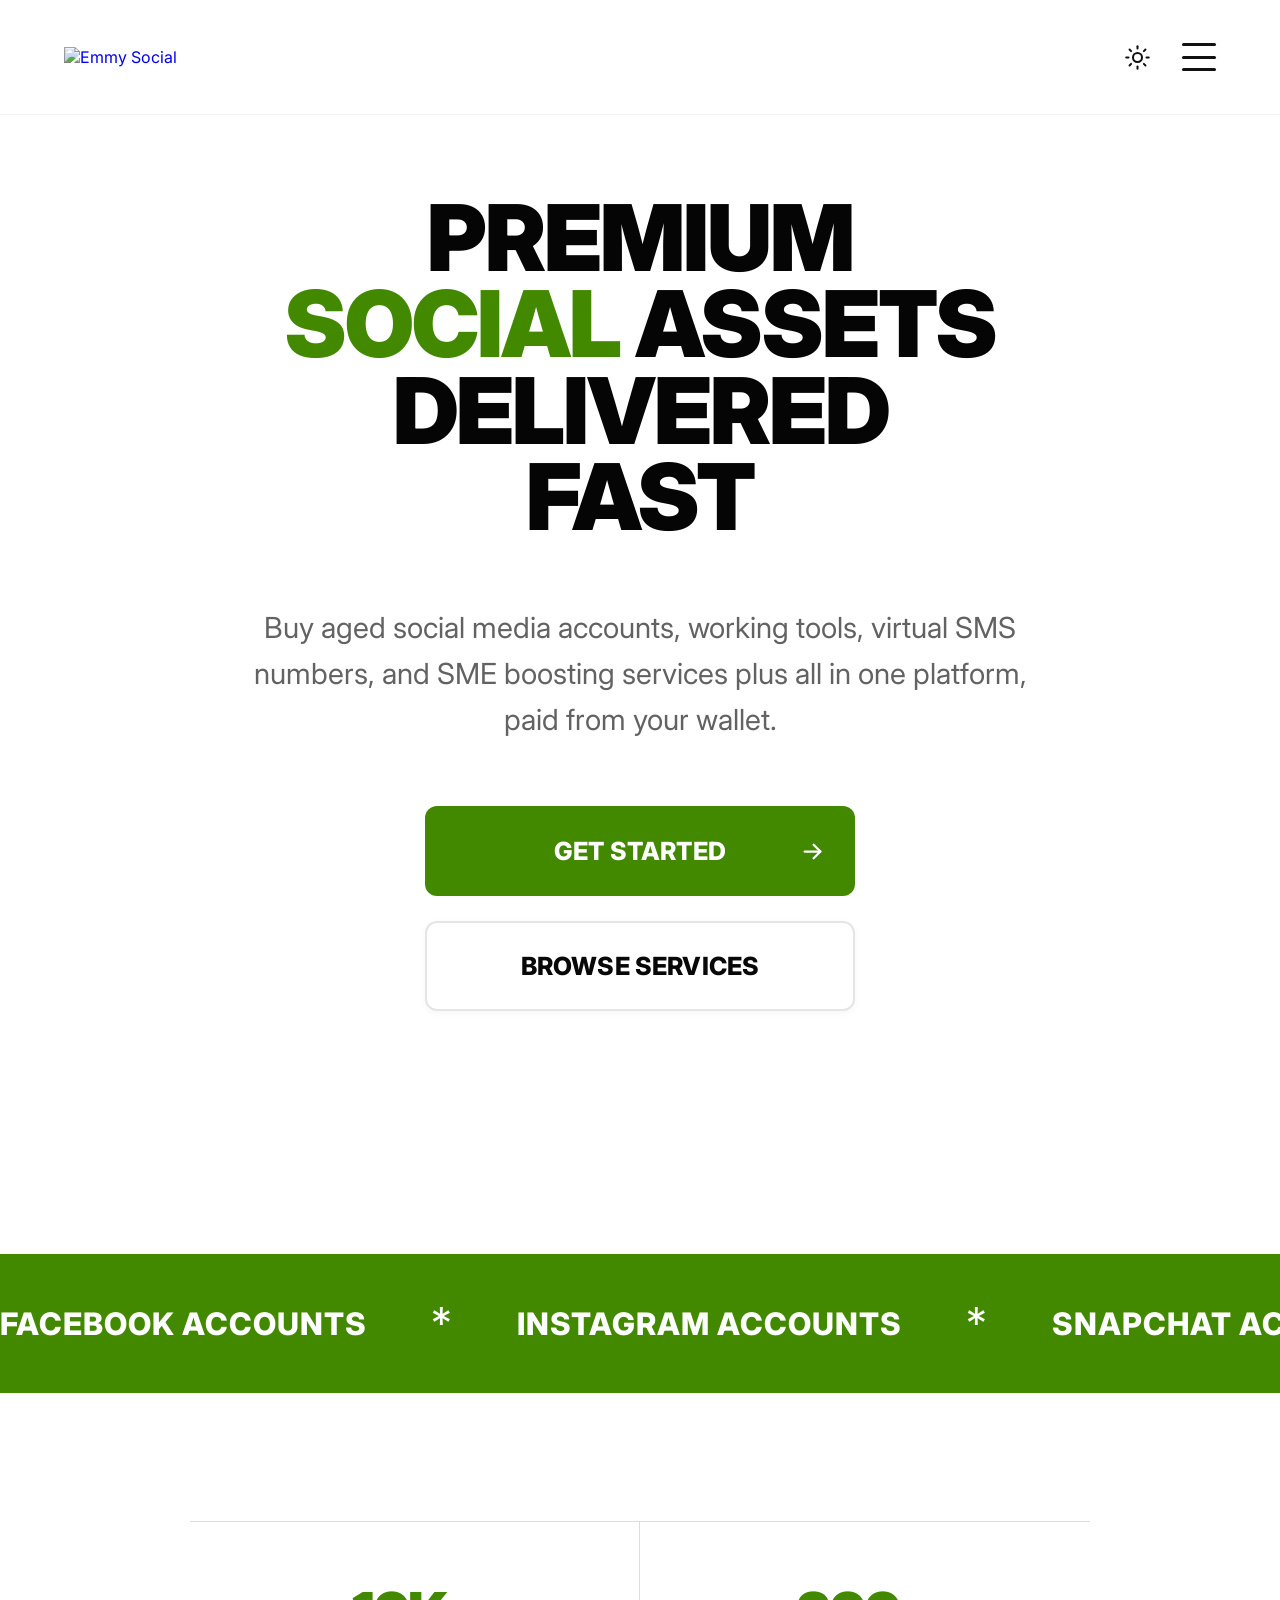
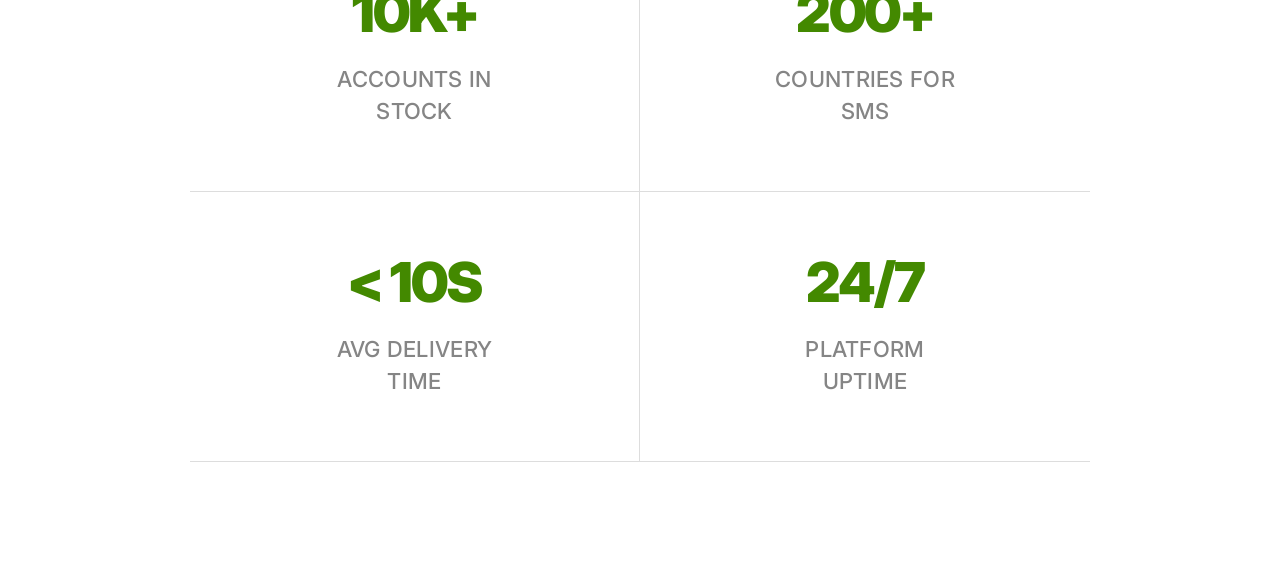
==== commit 68a09ffb: "Update greeting from 'Hello' to 'Goodbye'" ====
--- a/index.html
+++ b/index.html
@@ -1,1592 +1,1394 @@
 <!DOCTYPE html>
 <html lang="en">
 <head>
-<meta charset="UTF-8">
-<meta name="viewport" content="width=device-width, initial-scale=1.0">
-
-<title>TemmySocials — Premium Digital Services</title>
-
-<style>
-*{
-    margin:0;
-    padding:0;
-    box-sizing:border-box;
-}
-
-html{
-    scroll-behavior:smooth;
-}
-
-body{
-    font-family:Arial, Helvetica, sans-serif;
-    background:#fff;
-    color:#111;
-    overflow-x:hidden;
-}
-
-a{
-    text-decoration:none;
-    color:inherit;
-}
-
-button{
-    font-family:inherit;
-}
-
-.container{
-    width:min(1180px,92%);
-    margin:auto;
-}
-
-/* ================= HEADER ================= */
-
-header{
-    height:82px;
-    border-bottom:1px solid #eeeeee;
-    background:#fff;
-    position:sticky;
-    top:0;
-    z-index:1000;
-}
-
-.nav{
-    height:82px;
-    display:flex;
-    align-items:center;
-    justify-content:space-between;
-}
-
-.logo{
-    width:175px;
-    height:auto;
-    display:block;
-}
-
-.nav-links{
-    display:flex;
-    align-items:center;
-    gap:32px;
-    font-size:14px;
-    font-weight:600;
-}
-
-.nav-links a{
-    color:#222;
-    transition:.2s;
-}
-
-.nav-links a:hover{
-    color:#52772d;
-}
-
-.nav-buttons{
-    display:flex;
-    align-items:center;
-    gap:12px;
-}
-
-.sign-in{
-    padding:12px 19px;
-    border:1px solid #222;
-    border-radius:6px;
-    font-size:14px;
-    font-weight:600;
-}
-
-.register{
-    padding:13px 20px;
-    border-radius:6px;
-    background:#243d17;
-    color:#fff;
-    font-size:14px;
-    font-weight:600;
-}
-
-.menu-btn{
-    display:none;
-    width:42px;
-    height:42px;
-    border:1px solid #ddd;
-    border-radius:6px;
-    background:#fff;
-    cursor:pointer;
-}
-
-.menu-btn span{
-    display:block;
-    width:19px;
-    height:2px;
-    background:#222;
-    margin:4px auto;
-}
-
-/* ================= HERO ================= */
-
-.hero{
-    min-height:650px;
-    padding:82px 0 75px;
-    display:grid;
-    grid-template-columns:1.02fr .98fr;
-    gap:55px;
-    align-items:center;
-}
-
-.hero-small{
-    color:#5c7d3a;
-    font-size:12px;
-    font-weight:800;
-    letter-spacing:2px;
-    margin-bottom:22px;
-}
-
-.hero h1{
-    font-size:clamp(48px,6vw,78px);
-    line-height:.94;
-    letter-spacing:-4px;
-    font-weight:800;
-    max-width:620px;
-}
-
-.hero h1 span{
-    color:#587b37;
-}
-
-.hero-text{
-    margin-top:27px;
-    max-width:540px;
-    color:#666;
-    font-size:17px;
-    line-height:1.7;
-}
-
-.hero-buttons{
-    display:flex;
-    gap:13px;
-    margin-top:34px;
-}
-
-.primary-btn{
-    background:#243d17;
-    color:#fff;
-    border:1px solid #243d17;
-    padding:15px 25px;
-    border-radius:6px;
-    font-size:14px;
-    font-weight:700;
-    cursor:pointer;
-}
-
-.secondary-btn{
-    background:#fff;
-    color:#222;
-    border:1px solid #222;
-    padding:15px 25px;
-    border-radius:6px;
-    font-size:14px;
-    font-weight:700;
-    cursor:pointer;
-}
-
-.hero-image{
-    position:relative;
-}
-
-.hero-image img{
-    width:100%;
-    height:430px;
-    object-fit:cover;
-    border-radius:10px;
-    display:block;
-}
-
-.hero-image::after{
-    content:"";
-    position:absolute;
-    width:110px;
-    height:110px;
-    border:1px solid #dfe8d8;
-    border-radius:50%;
-    right:-35px;
-    bottom:-30px;
-    z-index:-1;
-}
-
-/* ================= STATS ================= */
-
-.stats{
-    border-top:1px solid #e9e9e9;
-    border-bottom:1px solid #e9e9e9;
-}
-
-.stats-grid{
-    display:grid;
-    grid-template-columns:repeat(4,1fr);
-}
-
-.stat{
-    padding:30px 20px;
-    border-right:1px solid #e9e9e9;
-}
-
-.stat:last-child{
-    border-right:0;
-}
-
-.stat-number{
-    font-size:35px;
-    font-weight:800;
-    letter-spacing:-1px;
-}
-
-.stat-label{
-    margin-top:8px;
-    font-size:11px;
-    font-weight:700;
-    letter-spacing:1.7px;
-    color:#777;
-}
-
-/* ================= SECTION HEADINGS ================= */
-
-.section{
-    padding:110px 0;
-}
-
-.eyebrow{
-    font-size:11px;
-    font-weight:800;
-    letter-spacing:2.2px;
-    color:#638443;
-    margin-bottom:17px;
-}
-
-.section-title{
-    font-size:clamp(40px,5vw,65px);
-    line-height:.98;
-    letter-spacing:-3px;
-    font-weight:800;
-}
-
-.section-description{
-    max-width:560px;
-    margin-top:22px;
-    color:#666;
-    line-height:1.7;
-    font-size:16px;
-}
-
-/* ================= SERVICES ================= */
-
-.services-heading{
-    display:flex;
-    justify-content:space-between;
-    align-items:flex-end;
-    gap:40px;
-    margin-bottom:55px;
-}
-
-.services-heading .section-description{
-    margin:0;
-}
-
-.service-grid{
-    display:grid;
-    grid-template-columns:repeat(2,1fr);
-    gap:18px;
-}
-
-.service-card{
-    border:1px solid #e5e5e5;
-    border-radius:10px;
-    overflow:hidden;
-    background:#fff;
-    transition:.25s;
-}
-
-.service-card:hover{
-    transform:translateY(-4px);
-    box-shadow:0 14px 35px rgba(0,0,0,.07);
-}
-
-.service-image{
-    height:250px;
-    overflow:hidden;
-    background:#f5f5f5;
-}
-
-.service-image img{
-    width:100%;
-    height:100%;
-    object-fit:cover;
-    display:block;
-}
-
-.service-content{
-    padding:28px;
-}
-
-.service-number{
-    color:#6a894b;
-    font-size:12px;
-    font-weight:800;
-    margin-bottom:18px;
-}
-
-.service-content h3{
-    font-size:27px;
-    letter-spacing:-1px;
-    margin-bottom:13px;
-}
-
-.service-content p{
-    color:#666;
-    line-height:1.65;
-    font-size:14px;
-}
-
-.service-tags{
-    display:flex;
-    flex-wrap:wrap;
-    gap:7px;
-    margin-top:20px;
-}
-
-.tag{
-    border:1px solid #ddd;
-    border-radius:50px;
-    padding:7px 11px;
-    font-size:11px;
-    color:#555;
-}
-
-.service-link{
-    display:inline-block;
-    margin-top:23px;
-    font-size:13px;
-    font-weight:800;
-    color:#314d21;
-}
-
-/* ================= PROCESS ================= */
-
-.process{
-    background:#f6f7f4;
-}
-
-.process-grid{
-    display:grid;
-    grid-template-columns:repeat(3,1fr);
-    gap:0;
-    margin-top:60px;
-}
-
-.process-item{
-    padding:25px 35px 25px 0;
-    margin-right:35px;
-    border-right:1px solid #d8ddd4;
-}
-
-.process-item:last-child{
-    border-right:0;
-}
-
-.process-number{
-    font-size:12px;
-    font-weight:800;
-    color:#6a894b;
-    margin-bottom:24px;
-}
-
-.process-item h3{
-    font-size:24px;
-    letter-spacing:-.8px;
-    margin-bottom:12px;
-}
-
-.process-item p{
-    color:#666;
-    line-height:1.65;
-    font-size:14px;
-}
-
-/* ================= FEATURES ================= */
-
-.features{
-    display:grid;
-    grid-template-columns:1fr 1fr;
-    gap:65px;
-    align-items:center;
-}
-
-.feature-photo{
-    height:570px;
-}
-
-.feature-photo img{
-    width:100%;
-    height:100%;
-    object-fit:cover;
-    border-radius:10px;
-    display:block;
-}
-
-.feature-list{
-    margin-top:38px;
-}
-
-.feature{
-    padding:24px 0;
-    border-top:1px solid #e5e5e5;
-}
-
-.feature:last-child{
-    border-bottom:1px solid #e5e5e5;
-}
-
-.feature h3{
-    font-size:19px;
-    margin-bottom:8px;
-}
-
-.feature p{
-    color:#666;
-    line-height:1.6;
-    font-size:14px;
-}
-
-/* ================= TESTIMONIALS ================= */
-
-.testimonials{
-    background:#f6f7f4;
-}
-
-.testimonial-grid{
-    display:grid;
-    grid-template-columns:repeat(3,1fr);
-    gap:18px;
-    margin-top:55px;
-}
-
-.testimonial{
-    background:#fff;
-    border:1px solid #e5e5e5;
-    border-radius:9px;
-    padding:28px;
-}
-
-.quote{
-    font-size:17px;
-    line-height:1.65;
-    color:#333;
-}
-
-.person{
-    margin-top:30px;
-    padding-top:18px;
-    border-top:1px solid #e8e8e8;
-}
-
-.person strong{
-    display:block;
-    font-size:13px;
-}
-
-.person span{
-    display:block;
-    margin-top:5px;
-    color:#777;
-    font-size:11px;
-}
-
-/* ================= FAQ ================= */
-
-.faq-layout{
-    display:grid;
-    grid-template-columns:.75fr 1.25fr;
-    gap:80px;
-}
-
-.faq-list{
-    border-top:1px solid #ddd;
-}
-
-.faq-item{
-    border-bottom:1px solid #ddd;
-}
-
-.faq-question{
-    width:100%;
-    background:none;
-    border:0;
-    padding:23px 0;
-    text-align:left;
-    display:flex;
-    justify-content:space-between;
-    align-items:center;
-    font-size:15px;
-    font-weight:700;
-    cursor:pointer;
-}
-
-.faq-icon{
-    font-size:20px;
-    font-weight:400;
-    transition:.2s;
-}
-
-.faq-answer{
-    display:none;
-    padding:0 35px 23px 0;
-    color:#666;
-    line-height:1.65;
-    font-size:14px;
-}
-
-.faq-item.active .faq-answer{
-    display:block;
-}
-
-.faq-item.active .faq-icon{
-    transform:rotate(45deg);
-}
-
-/* ================= CTA ================= */
-
-.cta{
-    padding:115px 0;
-    background:#243d17;
-    color:#fff;
-    text-align:center;
-}
-
-.cta .eyebrow{
-    color:#b7c9a6;
-}
-
-.cta h2{
-    font-size:clamp(42px,6vw,75px);
-    line-height:.95;
-    letter-spacing:-4px;
-    max-width:800px;
-    margin:auto;
-}
-
-.cta p{
-    max-width:560px;
-    margin:25px auto 0;
-    color:#d1d9cb;
-    line-height:1.7;
-}
-
-.cta-buttons{
-    display:flex;
-    justify-content:center;
-    gap:12px;
-    margin-top:32px;
-}
-
-.cta .primary-btn{
-    background:#fff;
-    color:#243d17;
-    border-color:#fff;
-}
-
-.cta .secondary-btn{
-    color:#fff;
-    border-color:#fff;
-    background:transparent;
-}
-
-/* ================= FOOTER ================= */
-
-footer{
-    background:#111;
-    color:#fff;
-    padding:70px 0 30px;
-}
-
-.footer-top{
-    display:grid;
-    grid-template-columns:1.6fr 1fr 1fr 1fr;
-    gap:50px;
-    padding-bottom:55px;
-}
-
-.footer-logo{
-    width:170px;
-    background:#fff;
-    padding:5px;
-    border-radius:5px;
-}
-
-.footer-description{
-    color:#999;
-    line-height:1.7;
-    font-size:13px;
-    max-width:330px;
-    margin-top:20px;
-}
-
-.footer-column h4{
-    font-size:11px;
-    letter-spacing:1.7px;
-    margin-bottom:20px;
-    color:#aaa;
-}
-
-.footer-column a{
-    display:block;
-    color:#ddd;
-    font-size:13px;
-    margin-bottom:13px;
-}
-
-.footer-bottom{
-    border-top:1px solid #292929;
-    padding-top:25px;
-    display:flex;
-    justify-content:space-between;
-    color:#777;
-    font-size:11px;
-}
-
-/* ================= MOBILE MENU ================= */
-
-.mobile-menu{
-    position:fixed;
-    top:82px;
-    right:0;
-    width:68%;
-    max-width:330px;
-    height:calc(100vh - 82px);
-    background:#fff;
-    border-left:1px solid #e5e5e5;
-    padding:28px;
-    transform:translateX(100%);
-    transition:.3s ease;
-    z-index:999;
-}
-
-.mobile-menu.open{
-    transform:translateX(0);
-}
-
-.mobile-menu a{
-    display:block;
-    padding:17px 0;
-    border-bottom:1px solid #eee;
-    font-size:14px;
-    font-weight:600;
-}
-
-/* ================= RESPONSIVE ================= */
-
-@media(max-width:900px){
-
-    .nav-links,
-    .nav-buttons{
-        display:none;
-    }
-
-    .menu-btn{
-        display:block;
-    }
-
-    .hero{
-        grid-template-columns:1fr;
-        padding-top:55px;
-    }
-
-    .hero-image{
-        order:-1;
-    }
-
-    .hero-image img{
-        height:330px;
-    }
-
-    .stats-grid{
-        grid-template-columns:repeat(2,1fr);
-    }
-
-    .stat:nth-child(2){
-        border-right:0;
-    }
-
-    .stat:nth-child(-n+2){
-        border-bottom:1px solid #e9e9e9;
-    }
-
-    .services-heading{
-        display:block;
-    }
-
-    .services-heading .section-description{
-        margin-top:20px;
-    }
-
-    .features{
-        grid-template-columns:1fr;
-    }
-
-    .feature-photo{
-        height:400px;
-    }
-
-    .testimonial-grid{
-        grid-template-columns:1fr;
-    }
-
-    .faq-layout{
-        grid-template-columns:1fr;
-        gap:45px;
-    }
-
-    .footer-top{
-        grid-template-columns:1fr 1fr;
-    }
-}
-
-@media(max-width:600px){
-
-    header,
-    .nav{
-        height:72px;
-    }
-
-    .mobile-menu{
-        top:72px;
-        height:calc(100vh - 72px);
-    }
-
-    .logo{
-        width:145px;
-    }
-
-    .hero{
-        min-height:auto;
-        padding:40px 0 60px;
-        gap:35px;
-    }
-
-    .hero h1{
-        font-size:49px;
-        letter-spacing:-2.7px;
-    }
-
-    .hero-text{
-        font-size:15px;
-    }
-
-    .hero-image img{
-        height:260px;
-    }
-
-    .hero-buttons,
-    .cta-buttons{
-        flex-direction:column;
-    }
-
-    .primary-btn,
-    .secondary-btn{
-        width:100%;
-        text-align:center;
-    }
-
-    .stats-grid{
-        grid-template-columns:1fr 1fr;
-    }
-
-    .stat{
-        padding:22px 14px;
-    }
-
-    .stat-number{
-        font-size:28px;
-    }
-
-    .section{
-        padding:75px 0;
-    }
-
-    .section-title{
-        font-size:43px;
-        letter-spacing:-2.3px;
-    }
-
-    .service-grid{
-        grid-template-columns:1fr;
-    }
-
-    .service-image{
-        height:220px;
-    }
-
-    .process-grid{
-        grid-template-columns:1fr;
-    }
-
-    .process-item{
-        border-right:0;
-        border-bottom:1px solid #d8ddd4;
-        margin:0;
-        padding:25px 0;
-    }
-
-    .process-item:last-child{
-        border-bottom:0;
-    }
-
-    .feature-photo{
-        height:300px;
-    }
-
-    .cta{
-        padding:80px 0;
-    }
-
-    .cta h2{
-        font-size:46px;
-        letter-spacing:-2.5px;
-    }
-
-    .footer-top{
-        grid-template-columns:1fr;
-        gap:35px;
-    }
-
-    .footer-bottom{
-        flex-direction:column;
-        gap:10px;
-    }
-}
-</style>
+    <meta charset="UTF-8">
+
+    <meta name="viewport"
+          content="width=device-width, initial-scale=1.0">
+
+    <title>Emmy Social</title>
+
+    <!-- Google Font -->
+    <link rel="preconnect" href="https://fonts.googleapis.com">
+    <link rel="preconnect" href="https://fonts.gstatic.com" crossorigin>
+
+    <link href="https://fonts.googleapis.com/css2?family=Inter:wght@400;500;600;700;800;900&display=swap"
+          rel="stylesheet">
+
+    <style>
+
+        /* =====================================================
+           RESET
+        ===================================================== */
+
+        * {
+            margin: 0;
+            padding: 0;
+            box-sizing: border-box;
+        }
+
+        html {
+            scroll-behavior: smooth;
+            width: 100%;
+        }
+
+        body {
+            width: 100%;
+            min-height: 100vh;
+
+            margin: 0;
+
+            background: #ffffff;
+            color: #050505;
+
+            font-family: "Inter", Arial, sans-serif;
+
+            overflow-x: hidden;
+        }
+
+        img {
+            max-width: 100%;
+            height: auto;
+        }
+
+        button,
+        a {
+            font-family: inherit;
+        }
+
+
+        /* =====================================================
+           COLORS
+        ===================================================== */
+
+        :root {
+            --green: #438900;
+            --black: #050505;
+            --gray: #666666;
+            --light-gray: #e5e5e5;
+            --border: #dddddd;
+        }
+
+
+        /* =====================================================
+           FIXED HEADER
+           
+           40% TRANSPARENT
+           = 60% WHITE OPACITY
+        ===================================================== */
+
+        .header {
+            position: fixed;
+
+            top: 0;
+            left: 0;
+
+            width: 100%;
+
+            height: 105px;
+
+            z-index: 9999;
+
+            display: flex;
+            align-items: center;
+            justify-content: space-between;
+
+            padding: 15px clamp(20px, 5vw, 70px);
+
+            /*
+             * 40% transparent
+             * White is 60% opaque
+             */
+            background: rgba(255, 255, 255, 0.60);
+
+            /*
+             * Allows content underneath
+             * to appear slightly blurred
+             */
+            backdrop-filter: blur(8px);
+            -webkit-backdrop-filter: blur(8px);
+
+            border-bottom: 1px solid rgba(0, 0, 0, 0.04);
+        }
+
+
+        /* =====================================================
+           LOGO
+        ===================================================== */
+
+        .logo-link {
+            display: flex;
+            align-items: center;
+
+            text-decoration: none;
+
+            flex-shrink: 0;
+        }
+
+        .logo {
+            display: block;
+
+            width: clamp(140px, 16vw, 205px);
+
+            height: auto;
+        }
+
+
+        /* =====================================================
+           HEADER ACTIONS
+        ===================================================== */
+
+        .header-actions {
+            display: flex;
+            align-items: center;
+
+            gap: clamp(18px, 2.5vw, 30px);
+        }
+
+
+        /* =====================================================
+           THEME BUTTON
+        ===================================================== */
+
+        .theme-btn {
+            width: 30px;
+            height: 30px;
+
+            padding: 0;
+
+            border: none;
+            outline: none;
+
+            background: transparent;
+
+            color: #111111;
+
+            cursor: pointer;
+
+            display: flex;
+            align-items: center;
+            justify-content: center;
+        }
+
+        .theme-btn svg {
+            width: 27px;
+            height: 27px;
+        }
+
+
+        /* =====================================================
+           HAMBURGER
+        ===================================================== */
+
+        .menu-btn {
+            width: 34px;
+            height: 28px;
+
+            padding: 0;
+
+            border: none;
+            outline: none;
+
+            background: transparent;
+
+            cursor: pointer;
+
+            display: flex;
+            flex-direction: column;
+            justify-content: space-between;
+        }
+
+        .menu-btn span {
+            display: block;
+
+            width: 100%;
+            height: 3px;
+
+            background: #111111;
+
+            border-radius: 10px;
+        }
+
+
+        /* =====================================================
+           MAIN
+        ===================================================== */
+
+        main {
+            width: 100%;
+        }
+
+
+        /* =====================================================
+           HERO
+        ===================================================== */
+
+        .hero {
+            width: 100%;
+
+            min-height: auto;
+
+            text-align: center;
+
+            /*
+             * Space for fixed header
+             */
+            padding-top: clamp(165px, 14vw, 205px);
+
+            padding-left: 20px;
+            padding-right: 20px;
+
+            padding-bottom: 0;
+        }
+
+
+        /* =====================================================
+           HERO HEADING
+        ===================================================== */
+
+        .hero h1 {
+            width: 100%;
+
+            margin: 0 auto;
+
+            color: var(--black);
+
+            font-weight: 900;
+
+            /*
+             * Responsive size:
+             * phone -> desktop
+             */
+            font-size: clamp(
+                42px,
+                7.5vw,
+                92px
+            );
+
+            line-height: 0.94;
+
+            letter-spacing: clamp(
+                -2px,
+                -0.3vw,
+                -4px
+            );
+
+            text-align: center;
+        }
+
+        .hero h1 span {
+            display: block;
+
+            white-space: nowrap;
+        }
+
+        .hero h1 strong {
+            color: var(--green);
+
+            font-weight: 900;
+        }
+
+
+        /* =====================================================
+           HERO DESCRIPTION
+        ===================================================== */
+
+        .hero-description {
+            width: 100%;
+
+            max-width: 800px;
+
+            margin: clamp(45px, 5vw, 65px) auto 0;
+
+            color: #626262;
+
+            font-size: clamp(
+                18px,
+                2.4vw,
+                29px
+            );
+
+            line-height: 1.58;
+
+            font-weight: 400;
+
+            text-align: center;
+        }
+
+
+        /* =====================================================
+           HERO BUTTONS
+        ===================================================== */
+
+        .hero-buttons {
+            width: 100%;
+
+            margin-top: clamp(
+                48px,
+                5vw,
+                68px
+            );
+
+            display: flex;
+
+            flex-direction: column;
+
+            align-items: center;
+
+            gap: clamp(
+                18px,
+                2vw,
+                25px
+            );
+        }
+
+
+        /* =====================================================
+           BUTTON
+        ===================================================== */
+
+        .btn {
+            width: min(
+                430px,
+                90vw
+            );
+
+            height: clamp(
+                70px,
+                7vw,
+                95px
+            );
+
+            display: flex;
+
+            align-items: center;
+            justify-content: center;
+
+            position: relative;
+
+            text-decoration: none;
+
+            font-size: clamp(
+                18px,
+                2vw,
+                25px
+            );
+
+            font-weight: 800;
+
+            letter-spacing: 0.2px;
+
+            border-radius: 12px;
+
+            transition:
+                transform 0.2s ease,
+                box-shadow 0.2s ease;
+        }
+
+        .btn:hover {
+            transform: translateY(-2px);
+        }
+
+
+        /* =====================================================
+           GET STARTED
+        ===================================================== */
+
+        .btn-primary {
+            background: var(--green);
+
+            color: #ffffff;
+
+            border: none;
+        }
+
+        .btn-primary svg {
+            position: absolute;
+
+            right: clamp(
+                20px,
+                2.5vw,
+                29px
+            );
+
+            width: clamp(
+                22px,
+                2.2vw,
+                27px
+            );
+
+            height: clamp(
+                22px,
+                2.2vw,
+                27px
+            );
+        }
+
+
+        /* =====================================================
+           BROWSE SERVICES
+        ===================================================== */
+
+        .btn-secondary {
+            background: #ffffff;
+
+            color: #080808;
+
+            border: 2px solid #e5e5e5;
+
+            box-shadow:
+                0 2px 7px rgba(0, 0, 0, 0.04);
+        }
+
+
+        /* =====================================================
+           MOVING TICKER
+        ===================================================== */
+
+        .ticker {
+            width: 100%;
+
+            height: clamp(
+                90px,
+                11vw,
+                139px
+            );
+
+            margin-top: clamp(
+                170px,
+                19vw,
+                258px
+            );
+
+            background: var(--green);
+
+            overflow: hidden;
+
+            display: flex;
+
+            align-items: center;
+        }
+
+        .ticker-track {
+            width: max-content;
+
+            display: flex;
+
+            align-items: center;
+
+            gap: clamp(
+                40px,
+                5vw,
+                70px
+            );
+
+            white-space: nowrap;
+
+            animation:
+                tickerMove 28s linear infinite;
+        }
+
+        .ticker-track span {
+            color: #ffffff;
+
+            font-size: clamp(
+                19px,
+                2.7vw,
+                31px
+            );
+
+            font-weight: 800;
+
+            letter-spacing: 1px;
+        }
+
+        .ticker-track .star {
+            font-size: clamp(
+                28px,
+                4vw,
+                44px
+            );
+
+            font-weight: 400;
+        }
+
+        @keyframes tickerMove {
+
+            0% {
+                transform: translateX(0);
+            }
+
+            100% {
+                transform: translateX(-50%);
+            }
+
+        }
+
+
+        /* =====================================================
+           STATS SECTION
+        ===================================================== */
+
+        .stats {
+            width: min(
+                900px,
+                calc(100% - 50px)
+            );
+
+            margin:
+
+                clamp(
+                    90px,
+                    10vw,
+                    130px
+                )
+
+                auto
+
+                clamp(
+                    70px,
+                    9vw,
+                    110px
+                );
+
+            display: grid;
+
+            grid-template-columns:
+                repeat(2, 1fr);
+
+            border-top:
+                1px solid var(--border);
+        }
+
+
+        /* =====================================================
+           STAT ITEM
+        ===================================================== */
+
+        .stat-item {
+            min-height: clamp(
+                190px,
+                25vw,
+                270px
+            );
+
+            padding:
+                35px 15px;
+
+            display: flex;
+
+            flex-direction: column;
+
+            align-items: center;
+
+            justify-content: center;
+
+            text-align: center;
+
+            border-bottom:
+                1px solid var(--border);
+        }
+
+
+        /* Vertical divider */
+
+        .stat-item:nth-child(odd) {
+            border-right:
+                1px solid var(--border);
+        }
+
+
+        /* =====================================================
+           STAT NUMBER
+        ===================================================== */
+
+        .stat-number {
+            color: var(--green);
+
+            font-size: clamp(
+                38px,
+                5.5vw,
+                55px
+            );
+
+            line-height: 1;
+
+            font-weight: 900;
+
+            letter-spacing: -2px;
+
+            margin-bottom:
+                clamp(
+                    15px,
+                    2vw,
+                    24px
+                );
+        }
+
+
+        /* =====================================================
+           STAT LABEL
+        ===================================================== */
+
+        .stat-label {
+            color: #858585;
+
+            font-size: clamp(
+                15px,
+                2vw,
+                22px
+            );
+
+            line-height: 1.45;
+
+            font-weight: 500;
+
+            letter-spacing: 0.3px;
+        }
+
+
+        /* =====================================================
+           DARK MODE
+        ===================================================== */
+
+        body.dark-mode {
+            background: #111111;
+
+            color: #ffffff;
+        }
+
+        body.dark-mode .header {
+            background: rgba(17, 17, 17, 0.60);
+
+            border-bottom-color:
+                rgba(255, 255, 255, 0.08);
+        }
+
+        body.dark-mode .theme-btn {
+            color: #ffffff;
+        }
+
+        body.dark-mode .menu-btn span {
+            background: #ffffff;
+        }
+
+        body.dark-mode .hero h1 {
+            color: #ffffff;
+        }
+
+        body.dark-mode .hero-description {
+            color: #bdbdbd;
+        }
+
+        body.dark-mode .btn-secondary {
+            background: #111111;
+
+            color: #ffffff;
+
+            border-color: #444444;
+        }
+
+
+        /* =====================================================
+           TABLET
+        ===================================================== */
+
+        @media (min-width: 601px) and (max-width: 1024px) {
+
+            .header {
+                height: 100px;
+
+                padding:
+                    15px
+                    35px;
+            }
+
+            .hero {
+                padding-top: 155px;
+            }
+
+            .hero h1 {
+                font-size: clamp(
+                    55px,
+                    8vw,
+                    78px
+                );
+            }
+
+            .hero-description {
+                max-width: 700px;
+            }
+
+            .stats {
+                max-width: 700px;
+            }
+        }
+
+
+        /* =====================================================
+           DESKTOP
+        ===================================================== */
+
+        @media (min-width: 1025px) {
+
+            .header {
+                height: 115px;
+            }
+
+            .hero {
+                padding-top: 195px;
+            }
+
+            .hero h1 {
+                max-width: 1100px;
+            }
+
+            .hero-description {
+                max-width: 820px;
+            }
+
+            .stats {
+                max-width: 900px;
+            }
+        }
+
+
+        /* =====================================================
+           LARGE DESKTOP
+        ===================================================== */
+
+        @media (min-width: 1600px) {
+
+            .header {
+                height: 125px;
+
+                padding-left: 70px;
+                padding-right: 70px;
+            }
+
+            .hero {
+                padding-top: 220px;
+            }
+
+            .hero h1 {
+                font-size: 100px;
+            }
+
+            .hero-description {
+                font-size: 31px;
+            }
+
+            .stats {
+                max-width: 1000px;
+            }
+        }
+
+
+        /* =====================================================
+           SMALL PHONES
+        ===================================================== */
+
+        @media (max-width: 390px) {
+
+            .header {
+                height: 88px;
+
+                padding:
+                    12px 20px;
+            }
+
+            .logo {
+                width: 145px;
+            }
+
+            .header-actions {
+                gap: 17px;
+            }
+
+            .theme-btn {
+                width: 25px;
+                height: 25px;
+            }
+
+            .theme-btn svg {
+                width: 23px;
+                height: 23px;
+            }
+
+            .menu-btn {
+                width: 30px;
+                height: 25px;
+            }
+
+            .hero {
+                padding-top: 135px;
+
+                padding-left: 15px;
+                padding-right: 15px;
+            }
+
+            .hero h1 {
+                font-size: 43px;
+
+                letter-spacing: -2px;
+
+                line-height: 0.98;
+            }
+
+            .hero-description {
+                margin-top: 42px;
+
+                font-size: 17px;
+
+                line-height: 1.55;
+            }
+
+            .hero-buttons {
+                margin-top: 48px;
+            }
+
+            .btn {
+                width: 90vw;
+
+                height: 72px;
+
+                font-size: 18px;
+
+                border-radius: 10px;
+            }
+
+            .ticker {
+                margin-top: 180px;
+
+                height: 95px;
+            }
+
+            .stats {
+                width: calc(100% - 35px);
+
+                margin-top: 85px;
+            }
+
+            .stat-item {
+                min-height: 210px;
+
+                padding:
+                    25px 8px;
+            }
+
+            .stat-number {
+                font-size: 38px;
+            }
+
+            .stat-label {
+                font-size: 15px;
+            }
+        }
+
+
+        /* =====================================================
+           VERY WIDE / VERY LARGE SCREENS
+        ===================================================== */
+
+        @media (min-width: 2000px) {
+
+            .hero h1 {
+                font-size: 115px;
+            }
+
+            .hero-description {
+                font-size: 34px;
+            }
+
+            .btn {
+                width: 470px;
+            }
+        }
+
+    </style>
 </head>
 
+
 <body>
 
-<!-- ================= HEADER ================= -->
-
-<header>
-    <div class="container nav">
-
-        <a href="#" aria-label="TemmySocials home">
-            <img src="IMG_4590.jpeg" class="logo" alt="TemmySocials">
+
+    <!-- =====================================================
+         FIXED HEADER
+    ===================================================== -->
+
+    <header class="header">
+
+        <a href="index.html" class="logo-link">
+
+            <!--
+                Put your logo in the same folder
+                and name it logo.png
+            -->
+
+            <img
+                src="logo.png"
+                alt="Emmy Social"
+                class="logo"
+            >
+
         </a>
 
-        <nav class="nav-links">
-            <a href="#services">Services</a>
-            <a href="#process">How it works</a>
-            <a href="#faq">FAQ</a>
-            <a href="#support">Support</a>
-        </nav>
-
-        <div class="nav-buttons">
-            <a href="#" class="sign-in">Sign in</a>
-            <a href="#" class="register">Create account</a>
+
+        <div class="header-actions">
+
+            <!-- Theme icon -->
+
+            <button
+                class="theme-btn"
+                aria-label="Toggle theme"
+                type="button"
+            >
+
+                <svg
+                    viewBox="0 0 24 24"
+                    fill="none"
+                    xmlns="http://www.w3.org/2000/svg"
+                >
+
+                    <circle
+                        cx="12"
+                        cy="12"
+                        r="4"
+                        stroke="currentColor"
+                        stroke-width="1.8"
+                    />
+
+                    <path
+                        d="M12 2V4"
+                        stroke="currentColor"
+                        stroke-width="1.8"
+                        stroke-linecap="round"
+                    />
+
+                    <path
+                        d="M12 20V22"
+                        stroke="currentColor"
+                        stroke-width="1.8"
+                        stroke-linecap="round"
+                    />
+
+                    <path
+                        d="M4.93 4.93L6.34 6.34"
+                        stroke="currentColor"
+                        stroke-width="1.8"
+                        stroke-linecap="round"
+                    />
+
+                    <path
+                        d="M17.66 17.66L19.07 19.07"
+                        stroke="currentColor"
+                        stroke-width="1.8"
+                        stroke-linecap="round"
+                    />
+
+                    <path
+                        d="M2 12H4"
+                        stroke="currentColor"
+                        stroke-width="1.8"
+                        stroke-linecap="round"
+                    />
+
+                    <path
+                        d="M20 12H22"
+                        stroke="currentColor"
+                        stroke-width="1.8"
+                        stroke-linecap="round"
+                    />
+
+                    <path
+                        d="M4.93 19.07L6.34 17.66"
+                        stroke="currentColor"
+                        stroke-width="1.8"
+                        stroke-linecap="round"
+                    />
+
+                    <path
+                        d="M17.66 6.34L19.07 4.93"
+                        stroke="currentColor"
+                        stroke-width="1.8"
+                        stroke-linecap="round"
+                    />
+
+                </svg>
+
+            </button>
+
+
+            <!-- Hamburger -->
+
+            <button
+                class="menu-btn"
+                aria-label="Open menu"
+                type="button"
+            >
+
+                <span></span>
+                <span></span>
+                <span></span>
+
+            </button>
+
         </div>
 
-        <button class="menu-btn" id="menuBtn" aria-label="Open menu">
-            <span></span>
-            <span></span>
-            <span></span>
-        </button>
-
-    </div>
-</header>
-
-<div class="mobile-menu" id="mobileMenu">
-    <a href="#services">Services</a>
-    <a href="#process">How it works</a>
-    <a href="#faq">FAQ</a>
-    <a href="#support">Support</a>
-    <a href="#">Sign in</a>
-    <a href="#">Create account</a>
-</div>
-
-
-<!-- ================= HERO ================= -->
-
-<section class="container hero">
-
-    <div>
-        <div class="hero-small">PREMIUM DIGITAL SERVICES</div>
-
-        <h1>
-            Everything you need.
-            <span>One platform.</span>
-        </h1>
-
-        <p class="hero-text">
-            Premium digital tools and social-media resources
-            designed for creators, agencies, entrepreneurs,
-            and growing online businesses.
-        </p>
-
-        <div class="hero-buttons">
-            <a href="#services" class="primary-btn">EXPLORE SERVICES</a>
-            <a href="#" class="secondary-btn">CREATE ACCOUNT</a>
-        </div>
-    </div>
-
-    <div class="hero-image">
-        <img src="IMG_4654.jpeg" alt="Digital social media services">
-    </div>
-
-</section>
-
-
-<!-- ================= STATS ================= -->
-
-<section class="stats">
-
-    <div class="container stats-grid">
-
-        <div class="stat">
-            <div class="stat-number">10K+</div>
-            <div class="stat-label">DIGITAL ASSETS</div>
-        </div>
-
-        <div class="stat">
-            <div class="stat-number">200+</div>
-            <div class="stat-label">SUPPORTED REGIONS</div>
-        </div>
-
-        <div class="stat">
-            <div class="stat-number">&lt; 10s</div>
-            <div class="stat-label">AVG DELIVERY TIME</div>
-        </div>
-
-        <div class="stat">
-            <div class="stat-number">24/7</div>
-            <div class="stat-label">PLATFORM SUPPORT</div>
-        </div>
-
-    </div>
-
-</section>
-
-
-<!-- ================= SERVICES ================= -->
-
-<section class="section" id="services">
-
-    <div class="container">
-
-        <div class="services-heading">
-
-            <div>
-                <div class="eyebrow">WHAT WE OFFER</div>
-                <h2 class="section-title">
-                    FOUR SERVICES,<br>
-                    ONE PLATFORM.
-                </h2>
+    </header>
+
+
+
+    <!-- =====================================================
+         MAIN
+    ===================================================== -->
+
+    <main>
+
+
+        <!-- =================================================
+             HERO
+        ================================================== -->
+
+        <section class="hero">
+
+            <h1>
+
+                <span>PREMIUM</span>
+
+                <span>
+                    <strong>SOCIAL</strong> ASSETS
+                </span>
+
+                <span>DELIVERED</span>
+
+                <span>FAST</span>
+
+            </h1>
+
+
+            <p class="hero-description">
+
+                Buy aged social media accounts, working tools,
+                virtual SMS numbers, and SME boosting services
+                plus all in one platform, paid from your wallet.
+
+            </p>
+
+
+            <div class="hero-buttons">
+
+
+                <!-- GET STARTED -->
+
+                <a
+                    href="login.html"
+                    class="btn btn-primary"
+                >
+
+                    <span>
+                        GET STARTED
+                    </span>
+
+
+                    <svg
+                        viewBox="0 0 24 24"
+                        fill="none"
+                        xmlns="http://www.w3.org/2000/svg"
+                    >
+
+                        <path
+                            d="M5 12H19"
+                            stroke="currentColor"
+                            stroke-width="2"
+                            stroke-linecap="round"
+                            stroke-linejoin="round"
+                        />
+
+                        <path
+                            d="M13 6L19 12L13 18"
+                            stroke="currentColor"
+                            stroke-width="2"
+                            stroke-linecap="round"
+                            stroke-linejoin="round"
+                        />
+
+                    </svg>
+
+                </a>
+
+
+                <!-- BROWSE SERVICES -->
+
+                <a
+                    href="#services"
+                    class="btn btn-secondary"
+                >
+
+                    BROWSE SERVICES
+
+                </a>
+
             </div>
 
-            <p class="section-description">
-                Everything a digital entrepreneur needs to
-                manage campaigns, create content, and grow
-                an online presence.
-            </p>
-
-        </div>
-
-
-        <div class="service-grid">
-
-            <!-- CARD 01 -->
-
-            <article class="service-card">
-
-                <div class="service-image">
-                    <img src="IMG_4654.jpeg" alt="Social media resources">
+        </section>
+
+
+
+        <!-- =================================================
+             MOVING ACCOUNTS TICKER
+        ================================================== -->
+
+        <section class="ticker">
+
+            <div class="ticker-track">
+
+
+                <span>
+                    FACEBOOK ACCOUNTS
+                </span>
+
+                <span class="star">
+                    *
+                </span>
+
+
+                <span>
+                    INSTAGRAM ACCOUNTS
+                </span>
+
+                <span class="star">
+                    *
+                </span>
+
+
+                <span>
+                    SNAPCHAT ACCOUNTS
+                </span>
+
+                <span class="star">
+                    *
+                </span>
+
+
+                <span>
+                    TIKTOK ACCOUNTS
+                </span>
+
+                <span class="star">
+                    *
+                </span>
+
+
+                <span>
+                    TWITTER ACCOUNTS
+                </span>
+
+                <span class="star">
+                    *
+                </span>
+
+
+                <span>
+                    LINKEDIN ACCOUNTS
+                </span>
+
+                <span class="star">
+                    *
+                </span>
+
+
+
+                <!-- DUPLICATE -->
+
+                <span>
+                    FACEBOOK ACCOUNTS
+                </span>
+
+                <span class="star">
+                    *
+                </span>
+
+
+                <span>
+                    INSTAGRAM ACCOUNTS
+                </span>
+
+                <span class="star">
+                    *
+                </span>
+
+
+                <span>
+                    SNAPCHAT ACCOUNTS
+                </span>
+
+                <span class="star">
+                    *
+                </span>
+
+
+                <span>
+                    TIKTOK ACCOUNTS
+                </span>
+
+                <span class="star">
+                    *
+                </span>
+
+
+                <span>
+                    TWITTER ACCOUNTS
+                </span>
+
+                <span class="star">
+                    *
+                </span>
+
+
+                <span>
+                    LINKEDIN ACCOUNTS
+                </span>
+
+                <span class="star">
+                    *
+                </span>
+
+            </div>
+
+        </section>
+
+
+
+        <!-- =================================================
+             STATISTICS
+        ================================================== -->
+
+        <section class="stats">
+
+
+            <!-- 10K -->
+
+            <div class="stat-item">
+
+                <div class="stat-number">
+                    10K+
                 </div>
 
-                <div class="service-content">
-
-                    <div class="service-number">01</div>
-
-                    <h3>Social Media Resources</h3>
-
-                    <p>
-                        A curated collection of digital resources
-                        for creators, agencies, marketers, and
-                        online businesses.
-                    </p>
-
-                    <div class="service-tags">
-                        <span class="tag">Instagram</span>
-                        <span class="tag">TikTok</span>
-                        <span class="tag">Facebook</span>
-                        <span class="tag">YouTube</span>
-                    </div>
-
-                    <a href="#" class="service-link">GET STARTED →</a>
+                <div class="stat-label">
+
+                    ACCOUNTS IN<br>
+                    STOCK
 
                 </div>
 
-            </article>
-
-
-            <!-- CARD 02 -->
-
-            <article class="service-card">
-
-                <div class="service-image">
-                    <img src="IMG_4656.jpeg" alt="Digital communication tools">
+            </div>
+
+
+            <!-- 200 -->
+
+            <div class="stat-item">
+
+                <div class="stat-number">
+                    200+
                 </div>
 
-                <div class="service-content">
-
-                    <div class="service-number">02</div>
-
-                    <h3>Digital Tools</h3>
-
-                    <p>
-                        Practical tools and downloadable resources
-                        designed to help you manage everyday
-                        digital work more efficiently.
-                    </p>
-
-                    <div class="service-tags">
-                        <span class="tag">Tools</span>
-                        <span class="tag">Resources</span>
-                        <span class="tag">Downloads</span>
-                    </div>
-
-                    <a href="#" class="service-link">GET STARTED →</a>
+                <div class="stat-label">
+
+                    COUNTRIES FOR<br>
+                    SMS
 
                 </div>
 
-            </article>
-
-
-            <!-- CARD 03 -->
-
-            <article class="service-card">
-
-                <div class="service-image">
-                    <img src="IMG_4657.jpeg" alt="Social media growth resources">
+            </div>
+
+
+            <!-- 10S -->
+
+            <div class="stat-item">
+
+                <div class="stat-number">
+                    &lt; 10S
                 </div>
 
-                <div class="service-content">
-
-                    <div class="service-number">03</div>
-
-                    <h3>Messaging Services</h3>
-
-                    <p>
-                        Communication resources for legitimate
-                        business workflows, testing, and digital
-                        projects.
-                    </p>
-
-                    <div class="service-tags">
-                        <span class="tag">Messaging</span>
-                        <span class="tag">Business</span>
-                        <span class="tag">Digital</span>
-                    </div>
-
-                    <a href="#" class="service-link">GET STARTED →</a>
+                <div class="stat-label">
+
+                    AVG DELIVERY<br>
+                    TIME
 
                 </div>
 
-            </article>
-
-
-            <!-- CARD 04 -->
-
-            <article class="service-card">
-
-                <div class="service-image">
-                    <img src="IMG_4654.jpeg" alt="Creator resources">
+            </div>
+
+
+            <!-- 24/7 -->
+
+            <div class="stat-item">
+
+                <div class="stat-number">
+                    24/7
                 </div>
 
-                <div class="service-content">
-
-                    <div class="service-number">04</div>
-
-                    <h3>Creator Growth</h3>
-
-                    <p>
-                        Resources and tools to help creators organize
-                        campaigns, improve content workflows, and
-                        understand their audience.
-                    </p>
-
-                    <div class="service-tags">
-                        <span class="tag">Analytics</span>
-                        <span class="tag">Content</span>
-                        <span class="tag">Strategy</span>
-                    </div>
-
-                    <a href="#" class="service-link">GET STARTED →</a>
+                <div class="stat-label">
+
+                    PLATFORM<br>
+                    UPTIME
 
                 </div>
 
-            </article>
-
-        </div>
-
-    </div>
-
-</section>
-
-
-<!-- ================= PROCESS ================= -->
-
-<section class="section process" id="process">
-
-    <div class="container">
-
-        <div class="eyebrow">SIMPLE PROCESS</div>
-
-        <h2 class="section-title">
-            THREE STEPS.<br>
-            THAT'S ALL.
-        </h2>
-
-        <div class="process-grid">
-
-            <div class="process-item">
-
-                <div class="process-number">01</div>
-
-                <h3>Create your account</h3>
-
-                <p>
-                    Register your account and set up your
-                    personal workspace in minutes.
-                </p>
-
             </div>
 
 
-            <div class="process-item">
-
-                <div class="process-number">02</div>
-
-                <h3>Browse and pick</h3>
-
-                <p>
-                    Browse the available categories and choose
-                    the digital resources that fit your project.
-                </p>
-
-            </div>
-
-
-            <div class="process-item">
-
-                <div class="process-number">03</div>
-
-                <h3>Get your resources</h3>
-
-                <p>
-                    Access your purchased digital resources
-                    through your account without unnecessary
-                    manual processing.
-                </p>
-
-            </div>
-
-        </div>
-
-    </div>
-
-</section>
-
-
-<!-- ================= FEATURES ================= -->
-
-<section class="section">
-
-    <div class="container features">
-
-        <div class="feature-photo">
-            <img src="IMG_4656.jpeg" alt="Digital communication">
-        </div>
-
-        <div>
-
-            <div class="eyebrow">BUILT FOR EFFICIENCY</div>
-
-            <h2 class="section-title">
-                Simple tools.<br>
-                Less waiting.
-            </h2>
-
-            <p class="section-description">
-                Built for digital entrepreneurs, agencies,
-                social media managers, creators, and online
-                businesses that value speed and simplicity.
-            </p>
-
-            <div class="feature-list">
-
-                <div class="feature">
-                    <h3>Instant Access</h3>
-                    <p>
-                        Digital resources can be accessed through
-                        your account after purchase.
-                    </p>
-                </div>
-
-                <div class="feature">
-                    <h3>Wallet System</h3>
-                    <p>
-                        Keep your account balance ready for
-                        convenient future purchases.
-                    </p>
-                </div>
-
-                <div class="feature">
-                    <h3>Organized Inventory</h3>
-                    <p>
-                        Browse resources by category and quickly
-                        find what you need.
-                    </p>
-                </div>
-
-                <div class="feature">
-                    <h3>Reseller Friendly</h3>
-                    <p>
-                        Useful for businesses and professionals
-                        managing digital resources for clients.
-                    </p>
-                </div>
-
-            </div>
-
-        </div>
-
-    </div>
-
-</section>
-
-
-<!-- ================= TESTIMONIALS ================= -->
-
-<section class="section testimonials">
-
-    <div class="container">
-
-        <div class="eyebrow">WHAT PEOPLE SAY</div>
-
-        <h2 class="section-title">
-            TRUSTED BY<br>
-            DIGITAL CREATORS.
-        </h2>
-
-        <div class="testimonial-grid">
-
-            <div class="testimonial">
-
-                <p class="quote">
-                    “The platform is simple to use and the
-                    resources are easy to access.”
-                </p>
-
-                <div class="person">
-                    <strong>Chukwuemeka A.</strong>
-                    <span>Digital Entrepreneur</span>
-                </div>
-
-            </div>
-
-
-            <div class="testimonial">
-
-                <p class="quote">
-                    “I like how everything is organized in one
-                    place. It saves me a lot of time.”
-                </p>
-
-                <div class="person">
-                    <strong>Oluwaseun B.</strong>
-                    <span>Digital Marketer</span>
-                </div>
-
-            </div>
-
-
-            <div class="testimonial">
-
-                <p class="quote">
-                    “The wallet system makes repeat purchases
-                    much easier.”
-                </p>
-
-                <div class="person">
-                    <strong>Amina M.</strong>
-                    <span>Content Creator</span>
-                </div>
-
-            </div>
-
-        </div>
-
-    </div>
-
-</section>
-
-
-<!-- ================= FAQ ================= -->
-
-<section class="section" id="faq">
-
-    <div class="container faq-layout">
-
-        <div>
-
-            <div class="eyebrow">QUESTIONS</div>
-
-            <h2 class="section-title">
-                GOT QUESTIONS?<br>
-                WE HAVE ANSWERS.
-            </h2>
-
-        </div>
-
-
-        <div class="faq-list">
-
-            <div class="faq-item">
-
-                <button class="faq-question">
-                    How does the wallet work?
-                    <span class="faq-icon">+</span>
-                </button>
-
-                <div class="faq-answer">
-                    Your account balance can be used for
-                    eligible purchases available on the platform.
-                </div>
-
-            </div>
-
-
-            <div class="faq-item">
-
-                <button class="faq-question">
-                    How fast can I access a digital resource?
-                    <span class="faq-icon">+</span>
-                </button>
-
-                <div class="faq-answer">
-                    Digital resources are designed to become
-                    available through your account after the
-                    purchase process is completed.
-                </div>
-
-            </div>
-
-
-            <div class="faq-item">
-
-                <button class="faq-question">
-                    What services are available?
-                    <span class="faq-icon">+</span>
-                </button>
-
-                <div class="faq-answer">
-                    The platform can offer digital resources,
-                    creator tools, communication resources,
-                    analytics, and other legitimate digital products.
-                </div>
-
-            </div>
-
-
-            <div class="faq-item">
-
-                <button class="faq-question">
-                    Can I use the platform for my business?
-                    <span class="faq-icon">+</span>
-                </button>
-
-                <div class="faq-answer">
-                    Yes. The platform is designed for creators,
-                    entrepreneurs, agencies, and online businesses.
-                </div>
-
-            </div>
-
-
-            <div class="faq-item">
-
-                <button class="faq-question">
-                    How do I contact support?
-                    <span class="faq-icon">+</span>
-                </button>
-
-                <div class="faq-answer">
-                    You can contact the support team through the
-                    support channels provided on the platform.
-                </div>
-
-            </div>
-
-        </div>
-
-    </div>
-
-</section>
-
-
-<!-- ================= CTA ================= -->
-
-<section class="cta" id="support">
-
-    <div class="container">
-
-        <div class="eyebrow">READY TO GET STARTED?</div>
-
-        <h2>
-            YOUR DIGITAL<br>
-            WORKSPACE IS WAITING.
-        </h2>
-
-        <p>
-            Create your account and start exploring premium
-            digital resources in one simple platform.
-        </p>
-
-        <div class="cta-buttons">
-            <a href="#" class="primary-btn">CREATE FREE ACCOUNT</a>
-            <a href="#services" class="secondary-btn">BROWSE SERVICES</a>
-        </div>
-
-    </div>
-
-</section>
-
-
-<!-- ================= FOOTER ================= -->
-
-<footer>
-
-    <div class="container">
-
-        <div class="footer-top">
-
-            <div>
-
-                <img
-                    src="IMG_4590.jpeg"
-                    class="footer-logo"
-                    alt="TemmySocials"
-                >
-
-                <p class="footer-description">
-                    Your go-to platform for premium digital
-                    resources, useful tools, communication
-                    solutions, and creator resources.
-                </p>
-
-            </div>
-
-
-            <div class="footer-column">
-
-                <h4>SERVICES</h4>
-
-                <a href="#services">Social Resources</a>
-                <a href="#services">Digital Tools</a>
-                <a href="#services">Messaging Services</a>
-                <a href="#services">Creator Growth</a>
-
-            </div>
-
-
-            <div class="footer-column">
-
-                <h4>PLATFORM</h4>
-
-                <a href="#">Pricing</a>
-                <a href="#faq">FAQ</a>
-                <a href="#">About us</a>
-                <a href="#support">Support</a>
-
-            </div>
-
-
-            <div class="footer-column">
-
-                <h4>ACCOUNT</h4>
-
-                <a href="#">Sign in</a>
-                <a href="#">Register</a>
-                <a href="#">Dashboard</a>
-
-            </div>
-
-        </div>
-
-
-        <div class="footer-bottom">
-
-            <span>
-                © 2026 TemmySocials. All rights reserved.
-            </span>
-
-            <span>
-                Privacy policy &nbsp; · &nbsp; Terms of service
-            </span>
-
-        </div>
-
-    </div>
-
-</footer>
-
-
-<script>
-
-/* ================= MOBILE MENU ================= */
-
-const menuBtn = document.getElementById("menuBtn");
-const mobileMenu = document.getElementById("mobileMenu");
-
-menuBtn.addEventListener("click", function(){
-
-    mobileMenu.classList.toggle("open");
-
-});
-
-
-document.querySelectorAll(".mobile-menu a").forEach(function(link){
-
-    link.addEventListener("click", function(){
-        mobileMenu.classList.remove("open");
-    });
-
-});
-
-
-/* ================= FAQ ================= */
-
-document.querySelectorAll(".faq-question").forEach(function(button){
-
-    button.addEventListener("click", function(){
-
-        const item = this.parentElement;
-
-        document.querySelectorAll(".faq-item").forEach(function(other){
-
-            if(other !== item){
-                other.classList.remove("active");
-            }
+        </section>
+
+
+        <!--
+            NEXT HOMEPAGE SECTION WILL GO HERE
+        -->
+
+
+    </main>
+
+
+
+    <!-- =====================================================
+         JAVASCRIPT
+    ===================================================== -->
+
+    <script>
+
+        /* =====================================================
+           THEME BUTTON
+        ===================================================== */
+
+        const themeButton =
+            document.querySelector(".theme-btn");
+
+        themeButton.addEventListener("click", function () {
+
+            document.body.classList.toggle("dark-mode");
 
         });
 
-        item.classList.toggle("active");
-
-    });
-
-});
-
-</script>
+
+
+        /* =====================================================
+           MENU BUTTON
+           
+           The slide menu can be connected here later.
+        ===================================================== */
+
+        const menuButton =
+            document.querySelector(".menu-btn");
+
+        menuButton.addEventListener("click", function () {
+
+            console.log("Menu clicked");
+
+        });
+
+    </script>
+
 
 </body>
 </html>
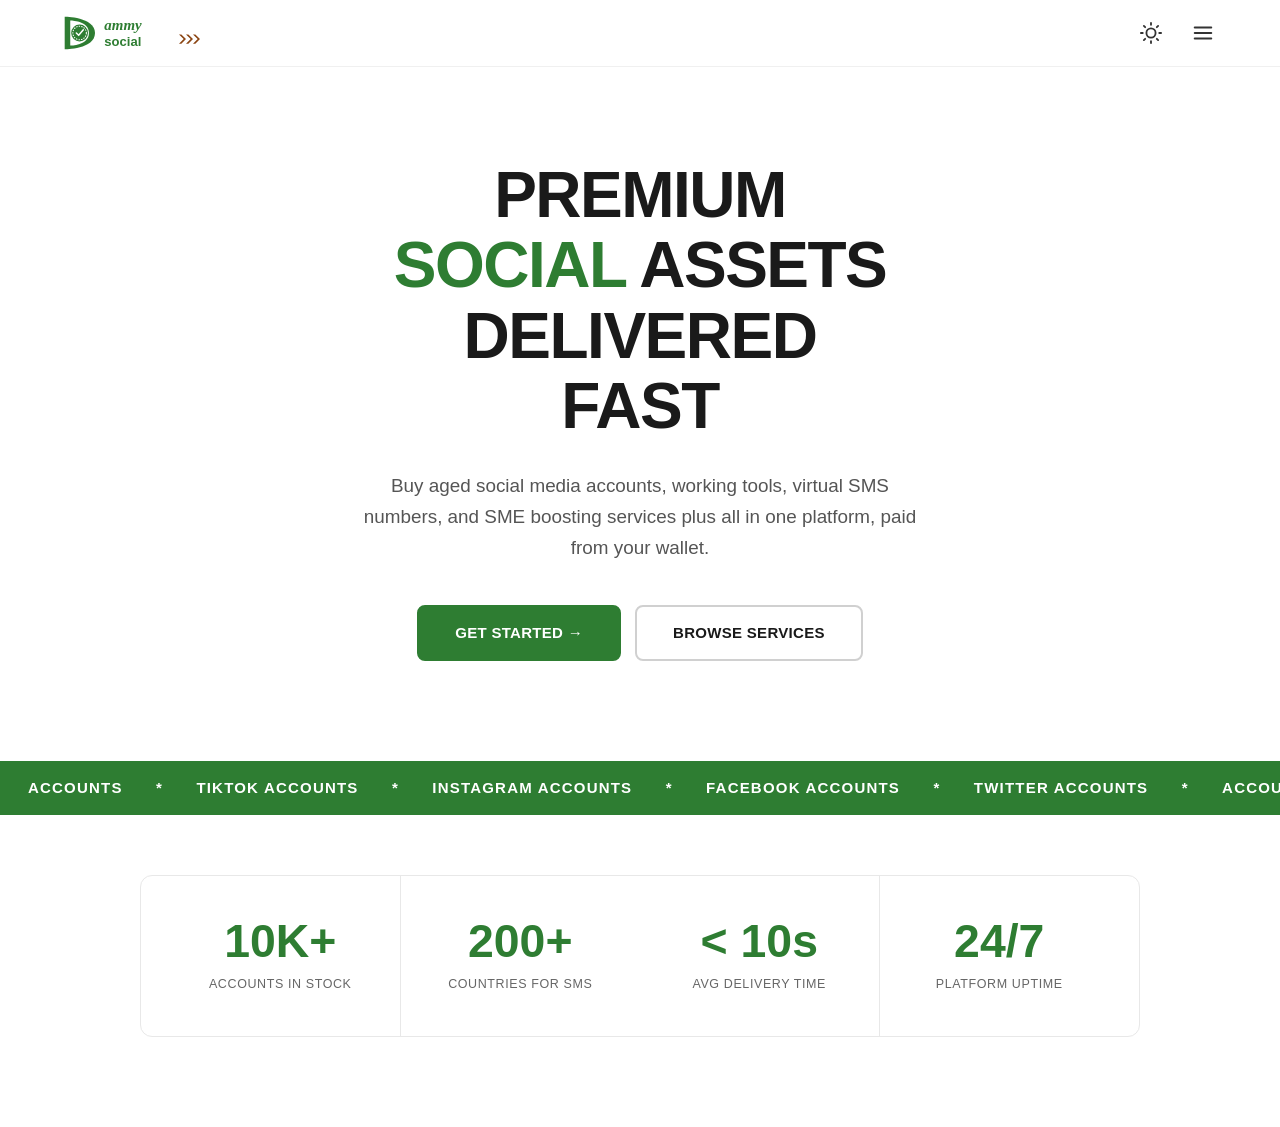
==== commit 3e6827d0: "Enhance header and hero section styles Added viewport meta tag and improved styles for responsivenes" ====
--- a/index.html
+++ b/index.html
@@ -1,1394 +1,380 @@
 <!DOCTYPE html>
 <html lang="en">
 <head>
-    <meta charset="UTF-8">
-
-    <meta name="viewport"
-          content="width=device-width, initial-scale=1.0">
-
-    <title>Emmy Social</title>
-
-    <!-- Google Font -->
-    <link rel="preconnect" href="https://fonts.googleapis.com">
-    <link rel="preconnect" href="https://fonts.gstatic.com" crossorigin>
-
-    <link href="https://fonts.googleapis.com/css2?family=Inter:wght@400;500;600;700;800;900&display=swap"
-          rel="stylesheet">
-
-    <style>
-
-        /* =====================================================
-           RESET
-        ===================================================== */
-
-        * {
-            margin: 0;
-            padding: 0;
-            box-sizing: border-box;
-        }
-
-        html {
-            scroll-behavior: smooth;
-            width: 100%;
-        }
-
-        body {
-            width: 100%;
-            min-height: 100vh;
-
-            margin: 0;
-
-            background: #ffffff;
-            color: #050505;
-
-            font-family: "Inter", Arial, sans-serif;
-
-            overflow-x: hidden;
-        }
-
-        img {
-            max-width: 100%;
-            height: auto;
-        }
-
-        button,
-        a {
-            font-family: inherit;
-        }
-
-
-        /* =====================================================
-           COLORS
-        ===================================================== */
-
-        :root {
-            --green: #438900;
-            --black: #050505;
-            --gray: #666666;
-            --light-gray: #e5e5e5;
-            --border: #dddddd;
-        }
-
-
-        /* =====================================================
-           FIXED HEADER
-           
-           40% TRANSPARENT
-           = 60% WHITE OPACITY
-        ===================================================== */
-
-        .header {
-            position: fixed;
-
-            top: 0;
-            left: 0;
-
-            width: 100%;
-
-            height: 105px;
-
-            z-index: 9999;
-
-            display: flex;
-            align-items: center;
-            justify-content: space-between;
-
-            padding: 15px clamp(20px, 5vw, 70px);
-
-            /*
-             * 40% transparent
-             * White is 60% opaque
-             */
-            background: rgba(255, 255, 255, 0.60);
-
-            /*
-             * Allows content underneath
-             * to appear slightly blurred
-             */
-            backdrop-filter: blur(8px);
-            -webkit-backdrop-filter: blur(8px);
-
-            border-bottom: 1px solid rgba(0, 0, 0, 0.04);
-        }
-
-
-        /* =====================================================
-           LOGO
-        ===================================================== */
-
-        .logo-link {
-            display: flex;
-            align-items: center;
-
-            text-decoration: none;
-
-            flex-shrink: 0;
-        }
-
-        .logo {
-            display: block;
-
-            width: clamp(140px, 16vw, 205px);
-
-            height: auto;
-        }
-
-
-        /* =====================================================
-           HEADER ACTIONS
-        ===================================================== */
-
-        .header-actions {
-            display: flex;
-            align-items: center;
-
-            gap: clamp(18px, 2.5vw, 30px);
-        }
-
-
-        /* =====================================================
-           THEME BUTTON
-        ===================================================== */
-
-        .theme-btn {
-            width: 30px;
-            height: 30px;
-
-            padding: 0;
-
-            border: none;
-            outline: none;
-
-            background: transparent;
-
-            color: #111111;
-
-            cursor: pointer;
-
-            display: flex;
-            align-items: center;
-            justify-content: center;
-        }
-
-        .theme-btn svg {
-            width: 27px;
-            height: 27px;
-        }
-
-
-        /* =====================================================
-           HAMBURGER
-        ===================================================== */
-
-        .menu-btn {
-            width: 34px;
-            height: 28px;
-
-            padding: 0;
-
-            border: none;
-            outline: none;
-
-            background: transparent;
-
-            cursor: pointer;
-
-            display: flex;
-            flex-direction: column;
-            justify-content: space-between;
-        }
-
-        .menu-btn span {
-            display: block;
-
-            width: 100%;
-            height: 3px;
-
-            background: #111111;
-
-            border-radius: 10px;
-        }
-
-
-        /* =====================================================
-           MAIN
-        ===================================================== */
-
-        main {
-            width: 100%;
-        }
-
-
-        /* =====================================================
-           HERO
-        ===================================================== */
-
-        .hero {
-            width: 100%;
-
-            min-height: auto;
-
-            text-align: center;
-
-            /*
-             * Space for fixed header
-             */
-            padding-top: clamp(165px, 14vw, 205px);
-
-            padding-left: 20px;
-            padding-right: 20px;
-
-            padding-bottom: 0;
-        }
-
-
-        /* =====================================================
-           HERO HEADING
-        ===================================================== */
-
-        .hero h1 {
-            width: 100%;
-
-            margin: 0 auto;
-
-            color: var(--black);
-
-            font-weight: 900;
-
-            /*
-             * Responsive size:
-             * phone -> desktop
-             */
-            font-size: clamp(
-                42px,
-                7.5vw,
-                92px
-            );
-
-            line-height: 0.94;
-
-            letter-spacing: clamp(
-                -2px,
-                -0.3vw,
-                -4px
-            );
-
-            text-align: center;
-        }
-
-        .hero h1 span {
-            display: block;
-
-            white-space: nowrap;
-        }
-
-        .hero h1 strong {
-            color: var(--green);
-
-            font-weight: 900;
-        }
-
-
-        /* =====================================================
-           HERO DESCRIPTION
-        ===================================================== */
-
-        .hero-description {
-            width: 100%;
-
-            max-width: 800px;
-
-            margin: clamp(45px, 5vw, 65px) auto 0;
-
-            color: #626262;
-
-            font-size: clamp(
-                18px,
-                2.4vw,
-                29px
-            );
-
-            line-height: 1.58;
-
-            font-weight: 400;
-
-            text-align: center;
-        }
-
-
-        /* =====================================================
-           HERO BUTTONS
-        ===================================================== */
-
-        .hero-buttons {
-            width: 100%;
-
-            margin-top: clamp(
-                48px,
-                5vw,
-                68px
-            );
-
-            display: flex;
-
-            flex-direction: column;
-
-            align-items: center;
-
-            gap: clamp(
-                18px,
-                2vw,
-                25px
-            );
-        }
-
-
-        /* =====================================================
-           BUTTON
-        ===================================================== */
-
-        .btn {
-            width: min(
-                430px,
-                90vw
-            );
-
-            height: clamp(
-                70px,
-                7vw,
-                95px
-            );
-
-            display: flex;
-
-            align-items: center;
-            justify-content: center;
-
-            position: relative;
-
-            text-decoration: none;
-
-            font-size: clamp(
-                18px,
-                2vw,
-                25px
-            );
-
-            font-weight: 800;
-
-            letter-spacing: 0.2px;
-
-            border-radius: 12px;
-
-            transition:
-                transform 0.2s ease,
-                box-shadow 0.2s ease;
-        }
-
-        .btn:hover {
-            transform: translateY(-2px);
-        }
-
-
-        /* =====================================================
-           GET STARTED
-        ===================================================== */
-
-        .btn-primary {
-            background: var(--green);
-
-            color: #ffffff;
-
-            border: none;
-        }
-
-        .btn-primary svg {
-            position: absolute;
-
-            right: clamp(
-                20px,
-                2.5vw,
-                29px
-            );
-
-            width: clamp(
-                22px,
-                2.2vw,
-                27px
-            );
-
-            height: clamp(
-                22px,
-                2.2vw,
-                27px
-            );
-        }
-
-
-        /* =====================================================
-           BROWSE SERVICES
-        ===================================================== */
-
-        .btn-secondary {
-            background: #ffffff;
-
-            color: #080808;
-
-            border: 2px solid #e5e5e5;
-
-            box-shadow:
-                0 2px 7px rgba(0, 0, 0, 0.04);
-        }
-
-
-        /* =====================================================
-           MOVING TICKER
-        ===================================================== */
-
-        .ticker {
-            width: 100%;
-
-            height: clamp(
-                90px,
-                11vw,
-                139px
-            );
-
-            margin-top: clamp(
-                170px,
-                19vw,
-                258px
-            );
-
-            background: var(--green);
-
-            overflow: hidden;
-
-            display: flex;
-
-            align-items: center;
-        }
-
-        .ticker-track {
-            width: max-content;
-
-            display: flex;
-
-            align-items: center;
-
-            gap: clamp(
-                40px,
-                5vw,
-                70px
-            );
-
-            white-space: nowrap;
-
-            animation:
-                tickerMove 28s linear infinite;
-        }
-
-        .ticker-track span {
-            color: #ffffff;
-
-            font-size: clamp(
-                19px,
-                2.7vw,
-                31px
-            );
-
-            font-weight: 800;
-
-            letter-spacing: 1px;
-        }
-
-        .ticker-track .star {
-            font-size: clamp(
-                28px,
-                4vw,
-                44px
-            );
-
-            font-weight: 400;
-        }
-
-        @keyframes tickerMove {
-
-            0% {
-                transform: translateX(0);
-            }
-
-            100% {
-                transform: translateX(-50%);
-            }
-
-        }
-
-
-        /* =====================================================
-           STATS SECTION
-        ===================================================== */
-
-        .stats {
-            width: min(
-                900px,
-                calc(100% - 50px)
-            );
-
-            margin:
-
-                clamp(
-                    90px,
-                    10vw,
-                    130px
-                )
-
-                auto
-
-                clamp(
-                    70px,
-                    9vw,
-                    110px
-                );
-
-            display: grid;
-
-            grid-template-columns:
-                repeat(2, 1fr);
-
-            border-top:
-                1px solid var(--border);
-        }
-
-
-        /* =====================================================
-           STAT ITEM
-        ===================================================== */
-
-        .stat-item {
-            min-height: clamp(
-                190px,
-                25vw,
-                270px
-            );
-
-            padding:
-                35px 15px;
-
-            display: flex;
-
-            flex-direction: column;
-
-            align-items: center;
-
-            justify-content: center;
-
-            text-align: center;
-
-            border-bottom:
-                1px solid var(--border);
-        }
-
-
-        /* Vertical divider */
-
-        .stat-item:nth-child(odd) {
-            border-right:
-                1px solid var(--border);
-        }
-
-
-        /* =====================================================
-           STAT NUMBER
-        ===================================================== */
-
-        .stat-number {
-            color: var(--green);
-
-            font-size: clamp(
-                38px,
-                5.5vw,
-                55px
-            );
-
-            line-height: 1;
-
-            font-weight: 900;
-
-            letter-spacing: -2px;
-
-            margin-bottom:
-                clamp(
-                    15px,
-                    2vw,
-                    24px
-                );
-        }
-
-
-        /* =====================================================
-           STAT LABEL
-        ===================================================== */
-
-        .stat-label {
-            color: #858585;
-
-            font-size: clamp(
-                15px,
-                2vw,
-                22px
-            );
-
-            line-height: 1.45;
-
-            font-weight: 500;
-
-            letter-spacing: 0.3px;
-        }
-
-
-        /* =====================================================
-           DARK MODE
-        ===================================================== */
-
-        body.dark-mode {
-            background: #111111;
-
-            color: #ffffff;
-        }
-
-        body.dark-mode .header {
-            background: rgba(17, 17, 17, 0.60);
-
-            border-bottom-color:
-                rgba(255, 255, 255, 0.08);
-        }
-
-        body.dark-mode .theme-btn {
-            color: #ffffff;
-        }
-
-        body.dark-mode .menu-btn span {
-            background: #ffffff;
-        }
-
-        body.dark-mode .hero h1 {
-            color: #ffffff;
-        }
-
-        body.dark-mode .hero-description {
-            color: #bdbdbd;
-        }
-
-        body.dark-mode .btn-secondary {
-            background: #111111;
-
-            color: #ffffff;
-
-            border-color: #444444;
-        }
-
-
-        /* =====================================================
-           TABLET
-        ===================================================== */
-
-        @media (min-width: 601px) and (max-width: 1024px) {
-
-            .header {
-                height: 100px;
-
-                padding:
-                    15px
-                    35px;
-            }
-
-            .hero {
-                padding-top: 155px;
-            }
-
-            .hero h1 {
-                font-size: clamp(
-                    55px,
-                    8vw,
-                    78px
-                );
-            }
-
-            .hero-description {
-                max-width: 700px;
-            }
-
-            .stats {
-                max-width: 700px;
-            }
-        }
-
-
-        /* =====================================================
-           DESKTOP
-        ===================================================== */
-
-        @media (min-width: 1025px) {
-
-            .header {
-                height: 115px;
-            }
-
-            .hero {
-                padding-top: 195px;
-            }
-
-            .hero h1 {
-                max-width: 1100px;
-            }
-
-            .hero-description {
-                max-width: 820px;
-            }
-
-            .stats {
-                max-width: 900px;
-            }
-        }
-
-
-        /* =====================================================
-           LARGE DESKTOP
-        ===================================================== */
-
-        @media (min-width: 1600px) {
-
-            .header {
-                height: 125px;
-
-                padding-left: 70px;
-                padding-right: 70px;
-            }
-
-            .hero {
-                padding-top: 220px;
-            }
-
-            .hero h1 {
-                font-size: 100px;
-            }
-
-            .hero-description {
-                font-size: 31px;
-            }
-
-            .stats {
-                max-width: 1000px;
-            }
-        }
-
-
-        /* =====================================================
-           SMALL PHONES
-        ===================================================== */
-
-        @media (max-width: 390px) {
-
-            .header {
-                height: 88px;
-
-                padding:
-                    12px 20px;
-            }
-
-            .logo {
-                width: 145px;
-            }
-
-            .header-actions {
-                gap: 17px;
-            }
-
-            .theme-btn {
-                width: 25px;
-                height: 25px;
-            }
-
-            .theme-btn svg {
-                width: 23px;
-                height: 23px;
-            }
-
-            .menu-btn {
-                width: 30px;
-                height: 25px;
-            }
-
-            .hero {
-                padding-top: 135px;
-
-                padding-left: 15px;
-                padding-right: 15px;
-            }
-
-            .hero h1 {
-                font-size: 43px;
-
-                letter-spacing: -2px;
-
-                line-height: 0.98;
-            }
-
-            .hero-description {
-                margin-top: 42px;
-
-                font-size: 17px;
-
-                line-height: 1.55;
-            }
-
-            .hero-buttons {
-                margin-top: 48px;
-            }
-
-            .btn {
-                width: 90vw;
-
-                height: 72px;
-
-                font-size: 18px;
-
-                border-radius: 10px;
-            }
-
-            .ticker {
-                margin-top: 180px;
-
-                height: 95px;
-            }
-
-            .stats {
-                width: calc(100% - 35px);
-
-                margin-top: 85px;
-            }
-
-            .stat-item {
-                min-height: 210px;
-
-                padding:
-                    25px 8px;
-            }
-
-            .stat-number {
-                font-size: 38px;
-            }
-
-            .stat-label {
-                font-size: 15px;
-            }
-        }
-
-
-        /* =====================================================
-           VERY WIDE / VERY LARGE SCREENS
-        ===================================================== */
-
-        @media (min-width: 2000px) {
-
-            .hero h1 {
-                font-size: 115px;
-            }
-
-            .hero-description {
-                font-size: 34px;
-            }
-
-            .btn {
-                width: 470px;
-            }
-        }
-
-    </style>
+  <meta charset="UTF-8">
+  <meta name="viewport" content="width=device-width, initial-scale=1.0">
+  <title>Dammy Social – Premium Social Assets Delivered Fast</title>
+  <style>
+    * {
+      margin: 0;
+      padding: 0;
+      box-sizing: border-box;
+    }
+
+    body {
+      font-family: -apple-system, BlinkMacSystemFont, "Segoe UI", Roboto, Helvetica, Arial, sans-serif;
+      background: #ffffff;
+      color: #1a1a1a;
+      line-height: 1.5;
+      overflow-x: hidden;
+    }
+
+    /* ========== FIXED HEADER – 40% transparent ========== */
+    header {
+      position: fixed;
+      top: 0;
+      left: 0;
+      width: 100%;
+      z-index: 1000;
+      background: rgba(255, 255, 255, 0.6);
+      backdrop-filter: blur(12px);
+      -webkit-backdrop-filter: blur(12px);
+      border-bottom: 1px solid rgba(0, 0, 0, 0.06);
+    }
+
+    .header-inner {
+      max-width: 1200px;
+      margin: 0 auto;
+      padding: 12px 20px;
+      display: flex;
+      align-items: center;
+      justify-content: space-between;
+    }
+
+    .logo {
+      display: flex;
+      align-items: center;
+      text-decoration: none;
+      height: 42px;
+    }
+
+    .logo svg {
+      height: 42px;
+      width: auto;
+      display: block;
+    }
+
+    .header-actions {
+      display: flex;
+      align-items: center;
+      gap: 18px;
+    }
+
+    .icon-btn {
+      background: none;
+      border: none;
+      cursor: pointer;
+      padding: 6px;
+      display: flex;
+      align-items: center;
+      justify-content: center;
+      color: #333;
+    }
+
+    .icon-btn svg {
+      width: 22px;
+      height: 22px;
+    }
+
+    /* ========== HERO ========== */
+    .hero {
+      padding: 140px 20px 50px;
+      text-align: center;
+      max-width: 900px;
+      margin: 0 auto;
+    }
+
+    .hero h1 {
+      font-size: clamp(2.5rem, 8vw, 4rem);
+      font-weight: 800;
+      line-height: 1.1;
+      letter-spacing: -1.5px;
+      margin-bottom: 28px;
+      text-transform: uppercase;
+    }
+
+    .hero h1 .green {
+      color: #2e7d32;
+    }
+
+    .hero p {
+      font-size: clamp(1rem, 2.8vw, 1.18rem);
+      color: #555;
+      max-width: 580px;
+      margin: 0 auto 42px;
+      line-height: 1.65;
+    }
+
+    .cta-buttons {
+      display: flex;
+      flex-direction: column;
+      align-items: center;
+      gap: 14px;
+    }
+
+    .btn {
+      display: inline-flex;
+      align-items: center;
+      justify-content: center;
+      gap: 8px;
+      padding: 15px 36px;
+      border-radius: 8px;
+      font-size: 15px;
+      font-weight: 600;
+      text-decoration: none;
+      cursor: pointer;
+      transition: all 0.2s ease;
+      min-width: 220px;
+      letter-spacing: 0.3px;
+    }
+
+    .btn-primary {
+      background: #2e7d32;
+      color: #ffffff;
+      border: 2px solid #2e7d32;
+    }
+
+    .btn-primary:hover {
+      background: #1b5e20;
+      border-color: #1b5e20;
+    }
+
+    .btn-outline {
+      background: transparent;
+      color: #1a1a1a;
+      border: 2px solid #d0d0d0;
+    }
+
+    .btn-outline:hover {
+      border-color: #2e7d32;
+      color: #2e7d32;
+    }
+
+    /* ========== GREEN TICKER BAR ========== */
+    .ticker {
+      background: #2e7d32;
+      color: #ffffff;
+      padding: 15px 0;
+      overflow: hidden;
+      white-space: nowrap;
+      margin-top: 50px;
+    }
+
+    .ticker-track {
+      display: inline-block;
+      animation: scroll 28s linear infinite;
+      font-size: 15px;
+      font-weight: 600;
+      letter-spacing: 1.2px;
+      text-transform: uppercase;
+    }
+
+    .ticker-track span {
+      margin: 0 28px;
+    }
+
+    @keyframes scroll {
+      0% { transform: translateX(0); }
+      100% { transform: translateX(-50%); }
+    }
+
+    /* ========== STATS ========== */
+    .stats {
+      max-width: 1000px;
+      margin: 60px auto 90px;
+      padding: 0 20px;
+      display: grid;
+      grid-template-columns: 1fr 1fr;
+      border: 1px solid #e8e8e8;
+      border-radius: 12px;
+      overflow: hidden;
+      background: #fff;
+    }
+
+    .stat {
+      padding: 42px 16px;
+      text-align: center;
+      border-right: 1px solid #e8e8e8;
+      border-bottom: 1px solid #e8e8e8;
+    }
+
+    .stat:nth-child(2n) {
+      border-right: none;
+    }
+
+    .stat:nth-child(3),
+    .stat:nth-child(4) {
+      border-bottom: none;
+    }
+
+    .stat-number {
+      font-size: clamp(2.1rem, 6vw, 2.9rem);
+      font-weight: 800;
+      color: #2e7d32;
+      margin-bottom: 10px;
+      line-height: 1;
+    }
+
+    .stat-label {
+      font-size: 12.5px;
+      color: #666;
+      text-transform: uppercase;
+      letter-spacing: 0.6px;
+      font-weight: 500;
+    }
+
+    /* ========== RESPONSIVE ========== */
+    @media (min-width: 640px) {
+      .cta-buttons {
+        flex-direction: row;
+        justify-content: center;
+      }
+      .btn {
+        min-width: 190px;
+      }
+    }
+
+    @media (min-width: 768px) {
+      .stats {
+        grid-template-columns: repeat(4, 1fr);
+      }
+      .stat {
+        border-bottom: none;
+        border-right: 1px solid #e8e8e8;
+      }
+      .stat:last-child {
+        border-right: none;
+      }
+      .hero {
+        padding-top: 160px;
+      }
+    }
+
+    @media (max-width: 480px) {
+      .header-inner {
+        padding: 10px 16px;
+      }
+      .logo svg {
+        height: 36px;
+      }
+      .hero {
+        padding: 120px 16px 40px;
+      }
+    }
+  </style>
 </head>
-
-
 <body>
 
-
-    <!-- =====================================================
-         FIXED HEADER
-    ===================================================== -->
-
-    <header class="header">
-
-        <a href="index.html" class="logo-link">
-
-            <!--
-                Put your logo in the same folder
-                and name it logo.png
-            -->
-
-            <img
-                src="logo.png"
-                alt="Emmy Social"
-                class="logo"
-            >
-
-        </a>
-
-
-        <div class="header-actions">
-
-            <!-- Theme icon -->
-
-            <button
-                class="theme-btn"
-                aria-label="Toggle theme"
-                type="button"
-            >
-
-                <svg
-                    viewBox="0 0 24 24"
-                    fill="none"
-                    xmlns="http://www.w3.org/2000/svg"
-                >
-
-                    <circle
-                        cx="12"
-                        cy="12"
-                        r="4"
-                        stroke="currentColor"
-                        stroke-width="1.8"
-                    />
-
-                    <path
-                        d="M12 2V4"
-                        stroke="currentColor"
-                        stroke-width="1.8"
-                        stroke-linecap="round"
-                    />
-
-                    <path
-                        d="M12 20V22"
-                        stroke="currentColor"
-                        stroke-width="1.8"
-                        stroke-linecap="round"
-                    />
-
-                    <path
-                        d="M4.93 4.93L6.34 6.34"
-                        stroke="currentColor"
-                        stroke-width="1.8"
-                        stroke-linecap="round"
-                    />
-
-                    <path
-                        d="M17.66 17.66L19.07 19.07"
-                        stroke="currentColor"
-                        stroke-width="1.8"
-                        stroke-linecap="round"
-                    />
-
-                    <path
-                        d="M2 12H4"
-                        stroke="currentColor"
-                        stroke-width="1.8"
-                        stroke-linecap="round"
-                    />
-
-                    <path
-                        d="M20 12H22"
-                        stroke="currentColor"
-                        stroke-width="1.8"
-                        stroke-linecap="round"
-                    />
-
-                    <path
-                        d="M4.93 19.07L6.34 17.66"
-                        stroke="currentColor"
-                        stroke-width="1.8"
-                        stroke-linecap="round"
-                    />
-
-                    <path
-                        d="M17.66 6.34L19.07 4.93"
-                        stroke="currentColor"
-                        stroke-width="1.8"
-                        stroke-linecap="round"
-                    />
-
-                </svg>
-
-            </button>
-
-
-            <!-- Hamburger -->
-
-            <button
-                class="menu-btn"
-                aria-label="Open menu"
-                type="button"
-            >
-
-                <span></span>
-                <span></span>
-                <span></span>
-
-            </button>
-
-        </div>
-
-    </header>
-
-
-
-    <!-- =====================================================
-         MAIN
-    ===================================================== -->
-
-    <main>
-
-
-        <!-- =================================================
-             HERO
-        ================================================== -->
-
-        <section class="hero">
-
-            <h1>
-
-                <span>PREMIUM</span>
-
-                <span>
-                    <strong>SOCIAL</strong> ASSETS
-                </span>
-
-                <span>DELIVERED</span>
-
-                <span>FAST</span>
-
-            </h1>
-
-
-            <p class="hero-description">
-
-                Buy aged social media accounts, working tools,
-                virtual SMS numbers, and SME boosting services
-                plus all in one platform, paid from your wallet.
-
-            </p>
-
-
-            <div class="hero-buttons">
-
-
-                <!-- GET STARTED -->
-
-                <a
-                    href="login.html"
-                    class="btn btn-primary"
-                >
-
-                    <span>
-                        GET STARTED
-                    </span>
-
-
-                    <svg
-                        viewBox="0 0 24 24"
-                        fill="none"
-                        xmlns="http://www.w3.org/2000/svg"
-                    >
-
-                        <path
-                            d="M5 12H19"
-                            stroke="currentColor"
-                            stroke-width="2"
-                            stroke-linecap="round"
-                            stroke-linejoin="round"
-                        />
-
-                        <path
-                            d="M13 6L19 12L13 18"
-                            stroke="currentColor"
-                            stroke-width="2"
-                            stroke-linecap="round"
-                            stroke-linejoin="round"
-                        />
-
-                    </svg>
-
-                </a>
-
-
-                <!-- BROWSE SERVICES -->
-
-                <a
-                    href="#services"
-                    class="btn btn-secondary"
-                >
-
-                    BROWSE SERVICES
-
-                </a>
-
-            </div>
-
-        </section>
-
-
-
-        <!-- =================================================
-             MOVING ACCOUNTS TICKER
-        ================================================== -->
-
-        <section class="ticker">
-
-            <div class="ticker-track">
-
-
-                <span>
-                    FACEBOOK ACCOUNTS
-                </span>
-
-                <span class="star">
-                    *
-                </span>
-
-
-                <span>
-                    INSTAGRAM ACCOUNTS
-                </span>
-
-                <span class="star">
-                    *
-                </span>
-
-
-                <span>
-                    SNAPCHAT ACCOUNTS
-                </span>
-
-                <span class="star">
-                    *
-                </span>
-
-
-                <span>
-                    TIKTOK ACCOUNTS
-                </span>
-
-                <span class="star">
-                    *
-                </span>
-
-
-                <span>
-                    TWITTER ACCOUNTS
-                </span>
-
-                <span class="star">
-                    *
-                </span>
-
-
-                <span>
-                    LINKEDIN ACCOUNTS
-                </span>
-
-                <span class="star">
-                    *
-                </span>
-
-
-
-                <!-- DUPLICATE -->
-
-                <span>
-                    FACEBOOK ACCOUNTS
-                </span>
-
-                <span class="star">
-                    *
-                </span>
-
-
-                <span>
-                    INSTAGRAM ACCOUNTS
-                </span>
-
-                <span class="star">
-                    *
-                </span>
-
-
-                <span>
-                    SNAPCHAT ACCOUNTS
-                </span>
-
-                <span class="star">
-                    *
-                </span>
-
-
-                <span>
-                    TIKTOK ACCOUNTS
-                </span>
-
-                <span class="star">
-                    *
-                </span>
-
-
-                <span>
-                    TWITTER ACCOUNTS
-                </span>
-
-                <span class="star">
-                    *
-                </span>
-
-
-                <span>
-                    LINKEDIN ACCOUNTS
-                </span>
-
-                <span class="star">
-                    *
-                </span>
-
-            </div>
-
-        </section>
-
-
-
-        <!-- =================================================
-             STATISTICS
-        ================================================== -->
-
-        <section class="stats">
-
-
-            <!-- 10K -->
-
-            <div class="stat-item">
-
-                <div class="stat-number">
-                    10K+
-                </div>
-
-                <div class="stat-label">
-
-                    ACCOUNTS IN<br>
-                    STOCK
-
-                </div>
-
-            </div>
-
-
-            <!-- 200 -->
-
-            <div class="stat-item">
-
-                <div class="stat-number">
-                    200+
-                </div>
-
-                <div class="stat-label">
-
-                    COUNTRIES FOR<br>
-                    SMS
-
-                </div>
-
-            </div>
-
-
-            <!-- 10S -->
-
-            <div class="stat-item">
-
-                <div class="stat-number">
-                    &lt; 10S
-                </div>
-
-                <div class="stat-label">
-
-                    AVG DELIVERY<br>
-                    TIME
-
-                </div>
-
-            </div>
-
-
-            <!-- 24/7 -->
-
-            <div class="stat-item">
-
-                <div class="stat-number">
-                    24/7
-                </div>
-
-                <div class="stat-label">
-
-                    PLATFORM<br>
-                    UPTIME
-
-                </div>
-
-            </div>
-
-
-        </section>
-
-
-        <!--
-            NEXT HOMEPAGE SECTION WILL GO HERE
-        -->
-
-
-    </main>
-
-
-
-    <!-- =====================================================
-         JAVASCRIPT
-    ===================================================== -->
-
-    <script>
-
-        /* =====================================================
-           THEME BUTTON
-        ===================================================== */
-
-        const themeButton =
-            document.querySelector(".theme-btn");
-
-        themeButton.addEventListener("click", function () {
-
-            document.body.classList.toggle("dark-mode");
-
-        });
-
-
-
-        /* =====================================================
-           MENU BUTTON
-           
-           The slide menu can be connected here later.
-        ===================================================== */
-
-        const menuButton =
-            document.querySelector(".menu-btn");
-
-        menuButton.addEventListener("click", function () {
-
-            console.log("Menu clicked");
-
-        });
-
-    </script>
-
+  <!-- FIXED HEADER -->
+  <header>
+    <div class="header-inner">
+      <!-- LOGO -->
+      <a href="#" class="logo" aria-label="Dammy Social">
+        <svg viewBox="0 0 320 90" xmlns="http://www.w3.org/2000/svg">
+          <!-- Large D shape -->
+          <path d="M10 10 C10 10 10 80 10 80 C10 80 75 80 75 45 C75 10 10 10 10 10 Z" fill="#2e7d32"/>
+          <path d="M22 18 C22 18 22 72 22 72 C22 72 62 72 62 45 C62 18 22 18 22 18 Z" fill="#ffffff"/>
+          
+          <!-- Circle badge with check -->
+          <circle cx="42" cy="45" r="18" fill="#2e7d32"/>
+          <circle cx="42" cy="45" r="14.5" fill="none" stroke="#ffffff" stroke-width="2.2" stroke-dasharray="3 2.5"/>
+          <path d="M35 45 L40 50 L50 38" fill="none" stroke="#ffffff" stroke-width="3.2" stroke-linecap="round" stroke-linejoin="round"/>
+          
+          <!-- "ammy" cursive -->
+          <text x="95" y="38" font-family="Georgia, 'Times New Roman', serif" font-size="32" font-style="italic" font-weight="600" fill="#2e7d32">ammy</text>
+          
+          <!-- "social" -->
+          <text x="95" y="72" font-family="Arial, Helvetica, sans-serif" font-size="28" font-weight="700" fill="#2e7d32">social</text>
+          
+          <!-- Red chevrons -->
+          <g fill="#8B4513">
+            <path d="M255 48 L265 58 L255 68 L260 68 L270 58 L260 48 Z"/>
+            <path d="M270 48 L280 58 L270 68 L275 68 L285 58 L275 48 Z"/>
+            <path d="M285 48 L295 58 L285 68 L290 68 L300 58 L290 48 Z"/>
+          </g>
+        </svg>
+      </a>
+
+      <div class="header-actions">
+        <!-- Sun icon (no emoji) -->
+        <button class="icon-btn" aria-label="Toggle theme">
+          <svg viewBox="0 0 24 24" fill="none" stroke="currentColor" stroke-width="2" stroke-linecap="round" stroke-linejoin="round">
+            <circle cx="12" cy="12" r="5"/>
+            <line x1="12" y1="1" x2="12" y2="3"/>
+            <line x1="12" y1="21" x2="12" y2="23"/>
+            <line x1="4.22" y1="4.22" x2="5.64" y2="5.64"/>
+            <line x1="18.36" y1="18.36" x2="19.78" y2="19.78"/>
+            <line x1="1" y1="12" x2="3" y2="12"/>
+            <line x1="21" y1="12" x2="23" y2="12"/>
+            <line x1="4.22" y1="19.78" x2="5.64" y2="18.36"/>
+            <line x1="18.36" y1="5.64" x2="19.78" y2="4.22"/>
+          </svg>
+        </button>
+
+        <!-- Hamburger menu icon -->
+        <button class="icon-btn" aria-label="Menu">
+          <svg viewBox="0 0 24 24" fill="none" stroke="currentColor" stroke-width="2.2" stroke-linecap="round">
+            <line x1="3" y1="6" x2="21" y2="6"/>
+            <line x1="3" y1="12" x2="21" y2="12"/>
+            <line x1="3" y1="18" x2="21" y2="18"/>
+          </svg>
+        </button>
+      </div>
+    </div>
+  </header>
+
+  <!-- HERO -->
+  <section class="hero">
+    <h1>
+      PREMIUM<br>
+      <span class="green">SOCIAL</span> ASSETS<br>
+      DELIVERED<br>
+      FAST
+    </h1>
+    <p>
+      Buy aged social media accounts, working tools, virtual SMS numbers, and SME boosting services plus all in one platform, paid from your wallet.
+    </p>
+    <div class="cta-buttons">
+      <a href="#" class="btn btn-primary">GET STARTED →</a>
+      <a href="#" class="btn btn-outline">BROWSE SERVICES</a>
+    </div>
+  </section>
+
+  <!-- GREEN TICKER -->
+  <div class="ticker">
+    <div class="ticker-track">
+      <span>ACCOUNTS</span> *
+      <span>TIKTOK ACCOUNTS</span> *
+      <span>INSTAGRAM ACCOUNTS</span> *
+      <span>FACEBOOK ACCOUNTS</span> *
+      <span>TWITTER ACCOUNTS</span> *
+      <span>ACCOUNTS</span> *
+      <span>TIKTOK ACCOUNTS</span> *
+      <span>INSTAGRAM ACCOUNTS</span> *
+      <span>FACEBOOK ACCOUNTS</span> *
+      <span>TWITTER ACCOUNTS</span>
+    </div>
+  </div>
+
+  <!-- STATS -->
+  <section class="stats">
+    <div class="stat">
+      <div class="stat-number">10K+</div>
+      <div class="stat-label">ACCOUNTS IN STOCK</div>
+    </div>
+    <div class="stat">
+      <div class="stat-number">200+</div>
+      <div class="stat-label">COUNTRIES FOR SMS</div>
+    </div>
+    <div class="stat">
+      <div class="stat-number">&lt; 10s</div>
+      <div class="stat-label">AVG DELIVERY TIME</div>
+    </div>
+    <div class="stat">
+      <div class="stat-number">24/7</div>
+      <div class="stat-label">PLATFORM UPTIME</div>
+    </div>
+  </section>
 
 </body>
 </html>
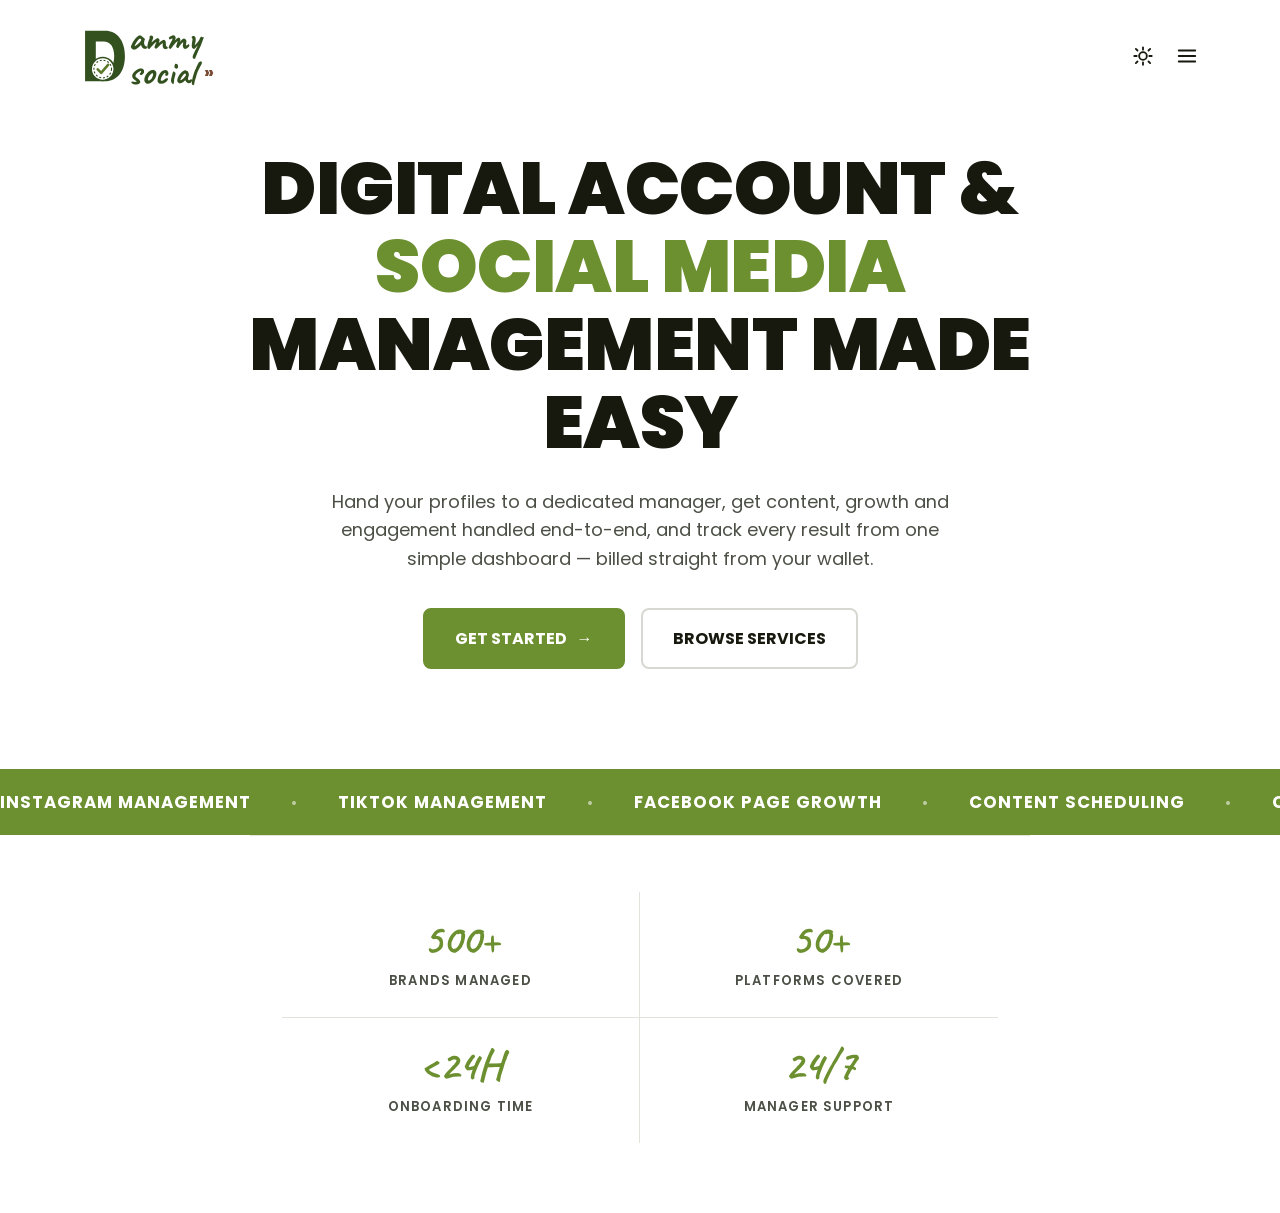
==== commit 1419d8c3: "Revise HTML structure and styles for branding Updated meta tags, title, and styles in index.html for" ====
--- a/index.html
+++ b/index.html
@@ -1,378 +1,363 @@
 <!DOCTYPE html>
 <html lang="en">
 <head>
-  <meta charset="UTF-8">
-  <meta name="viewport" content="width=device-width, initial-scale=1.0">
-  <title>Dammy Social – Premium Social Assets Delivered Fast</title>
-  <style>
-    * {
-      margin: 0;
-      padding: 0;
-      box-sizing: border-box;
-    }
-
-    body {
-      font-family: -apple-system, BlinkMacSystemFont, "Segoe UI", Roboto, Helvetica, Arial, sans-serif;
-      background: #ffffff;
-      color: #1a1a1a;
-      line-height: 1.5;
-      overflow-x: hidden;
-    }
-
-    /* ========== FIXED HEADER – 40% transparent ========== */
-    header {
-      position: fixed;
-      top: 0;
-      left: 0;
-      width: 100%;
-      z-index: 1000;
-      background: rgba(255, 255, 255, 0.6);
-      backdrop-filter: blur(12px);
-      -webkit-backdrop-filter: blur(12px);
-      border-bottom: 1px solid rgba(0, 0, 0, 0.06);
-    }
-
-    .header-inner {
-      max-width: 1200px;
-      margin: 0 auto;
-      padding: 12px 20px;
-      display: flex;
-      align-items: center;
-      justify-content: space-between;
-    }
-
-    .logo {
-      display: flex;
-      align-items: center;
-      text-decoration: none;
-      height: 42px;
-    }
-
-    .logo svg {
-      height: 42px;
-      width: auto;
-      display: block;
-    }
-
-    .header-actions {
-      display: flex;
-      align-items: center;
-      gap: 18px;
-    }
-
-    .icon-btn {
-      background: none;
-      border: none;
-      cursor: pointer;
-      padding: 6px;
-      display: flex;
-      align-items: center;
-      justify-content: center;
-      color: #333;
-    }
-
-    .icon-btn svg {
-      width: 22px;
-      height: 22px;
-    }
-
-    /* ========== HERO ========== */
-    .hero {
-      padding: 140px 20px 50px;
-      text-align: center;
-      max-width: 900px;
-      margin: 0 auto;
-    }
-
-    .hero h1 {
-      font-size: clamp(2.5rem, 8vw, 4rem);
-      font-weight: 800;
-      line-height: 1.1;
-      letter-spacing: -1.5px;
-      margin-bottom: 28px;
-      text-transform: uppercase;
-    }
-
-    .hero h1 .green {
-      color: #2e7d32;
-    }
-
-    .hero p {
-      font-size: clamp(1rem, 2.8vw, 1.18rem);
-      color: #555;
-      max-width: 580px;
-      margin: 0 auto 42px;
-      line-height: 1.65;
-    }
-
-    .cta-buttons {
-      display: flex;
-      flex-direction: column;
-      align-items: center;
-      gap: 14px;
-    }
-
-    .btn {
-      display: inline-flex;
-      align-items: center;
-      justify-content: center;
-      gap: 8px;
-      padding: 15px 36px;
-      border-radius: 8px;
-      font-size: 15px;
-      font-weight: 600;
-      text-decoration: none;
-      cursor: pointer;
-      transition: all 0.2s ease;
-      min-width: 220px;
-      letter-spacing: 0.3px;
-    }
-
-    .btn-primary {
-      background: #2e7d32;
-      color: #ffffff;
-      border: 2px solid #2e7d32;
-    }
-
-    .btn-primary:hover {
-      background: #1b5e20;
-      border-color: #1b5e20;
-    }
-
-    .btn-outline {
-      background: transparent;
-      color: #1a1a1a;
-      border: 2px solid #d0d0d0;
-    }
-
-    .btn-outline:hover {
-      border-color: #2e7d32;
-      color: #2e7d32;
-    }
-
-    /* ========== GREEN TICKER BAR ========== */
-    .ticker {
-      background: #2e7d32;
-      color: #ffffff;
-      padding: 15px 0;
-      overflow: hidden;
-      white-space: nowrap;
-      margin-top: 50px;
-    }
-
-    .ticker-track {
-      display: inline-block;
-      animation: scroll 28s linear infinite;
-      font-size: 15px;
-      font-weight: 600;
-      letter-spacing: 1.2px;
-      text-transform: uppercase;
-    }
-
-    .ticker-track span {
-      margin: 0 28px;
-    }
-
-    @keyframes scroll {
-      0% { transform: translateX(0); }
-      100% { transform: translateX(-50%); }
-    }
-
-    /* ========== STATS ========== */
-    .stats {
-      max-width: 1000px;
-      margin: 60px auto 90px;
-      padding: 0 20px;
-      display: grid;
-      grid-template-columns: 1fr 1fr;
-      border: 1px solid #e8e8e8;
-      border-radius: 12px;
-      overflow: hidden;
-      background: #fff;
-    }
-
-    .stat {
-      padding: 42px 16px;
-      text-align: center;
-      border-right: 1px solid #e8e8e8;
-      border-bottom: 1px solid #e8e8e8;
-    }
-
-    .stat:nth-child(2n) {
-      border-right: none;
-    }
-
-    .stat:nth-child(3),
-    .stat:nth-child(4) {
-      border-bottom: none;
-    }
-
-    .stat-number {
-      font-size: clamp(2.1rem, 6vw, 2.9rem);
-      font-weight: 800;
-      color: #2e7d32;
-      margin-bottom: 10px;
-      line-height: 1;
-    }
-
-    .stat-label {
-      font-size: 12.5px;
-      color: #666;
-      text-transform: uppercase;
-      letter-spacing: 0.6px;
-      font-weight: 500;
-    }
-
-    /* ========== RESPONSIVE ========== */
-    @media (min-width: 640px) {
-      .cta-buttons {
-        flex-direction: row;
-        justify-content: center;
-      }
-      .btn {
-        min-width: 190px;
-      }
-    }
-
-    @media (min-width: 768px) {
-      .stats {
-        grid-template-columns: repeat(4, 1fr);
-      }
-      .stat {
-        border-bottom: none;
-        border-right: 1px solid #e8e8e8;
-      }
-      .stat:last-child {
-        border-right: none;
-      }
-      .hero {
-        padding-top: 160px;
-      }
-    }
-
-    @media (max-width: 480px) {
-      .header-inner {
-        padding: 10px 16px;
-      }
-      .logo svg {
-        height: 36px;
-      }
-      .hero {
-        padding: 120px 16px 40px;
-      }
-    }
-  </style>
+<meta charset="UTF-8">
+<meta name="viewport" content="width=device-width, initial-scale=1.0">
+<title>Dammy Social — Digital Account &amp; Social Media Management</title>
+
+<!-- Google Fonts: a rounded handwriting script for the logo + a bold grotesk for the headline -->
+<link rel="preconnect" href="https://fonts.googleapis.com">
+<link rel="preconnect" href="https://fonts.gstatic.com" crossorigin>
+<link href="https://fonts.googleapis.com/css2?family=Caveat:wght@600;700&family=Poppins:wght@400;500;600;700;800;900&display=swap" rel="stylesheet">
+
+<style>
+  :root{
+    --green-dark:   #33501f;   /* headline "D" / deep leaves */
+    --green:        #5c7a29;  /* primary brand green */
+    --green-mid:    #6c8f2f;  /* button green */
+    --green-light:  #edf2e2;  /* faint tints */
+    --brown:        #7a4b32;  /* arrow accent */
+    --ink:          #17190f;
+    --ink-soft:     #4b4f45;
+    --grey-line:    #e3e3de;
+    --paper:        #ffffff;
+    --radius:       10px;
+    font-size: 16px;
+  }
+
+  *{ box-sizing: border-box; margin:0; padding:0; }
+
+  html,body{
+    background: var(--paper);
+    color: var(--ink);
+    font-family: 'Poppins', sans-serif;
+    -webkit-font-smoothing: antialiased;
+  }
+
+  img, svg{ display:block; }
+
+  a{ text-decoration:none; color:inherit; }
+
+  .wrap{
+    max-width: 1180px;
+    margin: 0 auto;
+    padding: 0 32px;
+  }
+
+  /* ---------- NAV ---------- */
+  header.nav{
+    display:flex;
+    align-items:center;
+    justify-content:space-between;
+    padding: 22px 32px;
+    max-width: 1180px;
+    margin: 0 auto;
+  }
+
+  .logo{
+    display:flex;
+    align-items:center;
+    gap: 4px;
+    line-height: 1;
+  }
+
+  .logo-mark{
+    position:relative;
+    width: 46px;
+    height: 54px;
+    flex-shrink:0;
+  }
+
+  .logo-mark svg{ width:100%; height:100%; }
+
+  .logo-word{
+    font-family:'Caveat','Poppins', cursive;
+    font-weight:700;
+    font-size: 2.3rem;
+    color: var(--green-dark);
+    display:flex;
+    flex-direction:column;
+    line-height: 0.92;
+    margin-left: -4px;
+  }
+
+  .logo-word .top{ color: var(--green-dark); }
+  .logo-word .bottom{
+    display:flex;
+    align-items:center;
+    gap: 6px;
+    color: var(--green-dark);
+  }
+
+  .chevrons{
+    color: var(--brown);
+    font-family:'Poppins',sans-serif;
+    font-weight:800;
+    font-size: 1.05rem;
+    letter-spacing: -3px;
+    margin-left: 2px;
+  }
+
+  .nav-icons{
+    display:flex;
+    align-items:center;
+    gap: 22px;
+    color: var(--ink);
+  }
+
+  .icon-btn{
+    width: 22px;
+    height: 22px;
+    display:flex;
+    align-items:center;
+    justify-content:center;
+    cursor:pointer;
+  }
+  .icon-btn svg{ width:100%; height:100%; }
+
+  /* ---------- HERO ---------- */
+  .hero{
+    text-align:center;
+    padding: 38px 24px 46px;
+    max-width: 900px;
+    margin: 0 auto;
+  }
+
+  .hero h1{
+    font-family:'Poppins',sans-serif;
+    font-weight: 900;
+    font-size: clamp(2.6rem, 6.4vw, 4.6rem);
+    line-height: 1.06;
+    letter-spacing: -0.5px;
+    color: var(--ink);
+    text-transform: uppercase;
+  }
+
+  .hero h1 .accent{ color: var(--green-mid); }
+
+  .hero p.sub{
+    margin: 26px auto 0;
+    max-width: 620px;
+    color: var(--ink-soft);
+    font-size: 1.12rem;
+    line-height: 1.6;
+    font-weight: 400;
+  }
+
+  .hero-actions{
+    display:flex;
+    flex-wrap:wrap;
+    justify-content:center;
+    gap: 16px;
+    margin-top: 34px;
+  }
+
+  .btn{
+    font-weight: 700;
+    font-size: 1rem;
+    padding: 16px 30px;
+    border-radius: 8px;
+    display:inline-flex;
+    align-items:center;
+    gap: 10px;
+    cursor:pointer;
+    transition: transform .15s ease, box-shadow .15s ease, background .15s ease;
+  }
+
+  .btn-solid{
+    background: var(--green-mid);
+    color: #fff;
+    border: 2px solid var(--green-mid);
+  }
+  .btn-solid:hover{
+    background: var(--green-dark);
+    border-color: var(--green-dark);
+    transform: translateY(-2px);
+  }
+
+  .btn-outline{
+    background: transparent;
+    color: var(--ink);
+    border: 2px solid #d8d8d2;
+  }
+  .btn-outline:hover{
+    border-color: var(--ink);
+    transform: translateY(-2px);
+  }
+
+  /* ---------- MARQUEE BAR ---------- */
+  .marquee-bar{
+    background: var(--green-mid);
+    color: #fff;
+    overflow: hidden;
+    white-space: nowrap;
+    padding: 20px 0;
+    margin-top: 54px;
+    font-weight: 700;
+    letter-spacing: 1px;
+    font-size: 1.05rem;
+    text-transform: uppercase;
+  }
+
+  .marquee-track{
+    display:inline-flex;
+    align-items:center;
+    gap: 40px;
+    animation: scroll-left 28s linear infinite;
+  }
+
+  .marquee-track span{
+    display:inline-flex;
+    align-items:center;
+    gap: 40px;
+  }
+
+  .marquee-track .dot{
+    color: rgba(255,255,255,0.55);
+    font-weight: 400;
+  }
+
+  @keyframes scroll-left{
+    from{ transform: translateX(0); }
+    to{ transform: translateX(-50%); }
+  }
+
+  /* ---------- STATS ---------- */
+  .stats{
+    max-width: 780px;
+    margin: 0 auto;
+    padding: 56px 32px 70px;
+    display:grid;
+    grid-template-columns: 1fr 1fr;
+    text-align:center;
+  }
+
+  .stat{
+    padding: 26px 18px;
+    position:relative;
+  }
+
+  .stat .num{
+    font-family:'Caveat','Poppins',cursive;
+    font-weight: 700;
+    font-size: 2.7rem;
+    color: var(--green-mid);
+    line-height: 1;
+  }
+
+  .stat .label{
+    margin-top: 10px;
+    font-size: 0.82rem;
+    letter-spacing: 1.2px;
+    text-transform: uppercase;
+    color: var(--ink-soft);
+    font-weight: 600;
+  }
+
+  /* grid divider lines */
+  .stats{
+    border-top: 1px solid var(--grey-line);
+  }
+  .stat:nth-child(1){ border-right: 1px solid var(--grey-line); border-bottom: 1px solid var(--grey-line); }
+  .stat:nth-child(2){ border-bottom: 1px solid var(--grey-line); }
+  .stat:nth-child(3){ border-right: 1px solid var(--grey-line); }
+
+  @media (max-width: 600px){
+    header.nav{ padding: 18px 20px; }
+    .hero{ padding: 30px 16px 36px; }
+    .stats{ padding: 44px 16px 56px; }
+  }
+</style>
 </head>
 <body>
 
-  <!-- FIXED HEADER -->
-  <header>
-    <div class="header-inner">
-      <!-- LOGO -->
-      <a href="#" class="logo" aria-label="Dammy Social">
-        <svg viewBox="0 0 320 90" xmlns="http://www.w3.org/2000/svg">
-          <!-- Large D shape -->
-          <path d="M10 10 C10 10 10 80 10 80 C10 80 75 80 75 45 C75 10 10 10 10 10 Z" fill="#2e7d32"/>
-          <path d="M22 18 C22 18 22 72 22 72 C22 72 62 72 62 45 C62 18 22 18 22 18 Z" fill="#ffffff"/>
-          
-          <!-- Circle badge with check -->
-          <circle cx="42" cy="45" r="18" fill="#2e7d32"/>
-          <circle cx="42" cy="45" r="14.5" fill="none" stroke="#ffffff" stroke-width="2.2" stroke-dasharray="3 2.5"/>
-          <path d="M35 45 L40 50 L50 38" fill="none" stroke="#ffffff" stroke-width="3.2" stroke-linecap="round" stroke-linejoin="round"/>
-          
-          <!-- "ammy" cursive -->
-          <text x="95" y="38" font-family="Georgia, 'Times New Roman', serif" font-size="32" font-style="italic" font-weight="600" fill="#2e7d32">ammy</text>
-          
-          <!-- "social" -->
-          <text x="95" y="72" font-family="Arial, Helvetica, sans-serif" font-size="28" font-weight="700" fill="#2e7d32">social</text>
-          
-          <!-- Red chevrons -->
-          <g fill="#8B4513">
-            <path d="M255 48 L265 58 L255 68 L260 68 L270 58 L260 48 Z"/>
-            <path d="M270 48 L280 58 L270 68 L275 68 L285 58 L275 48 Z"/>
-            <path d="M285 48 L295 58 L285 68 L290 68 L300 58 L290 48 Z"/>
-          </g>
+  <!-- ============ NAVIGATION ============ -->
+  <header class="nav">
+    <a href="#" class="logo" aria-label="Dammy Social home">
+      <span class="logo-mark">
+        <svg viewBox="0 0 60 70" fill="none" xmlns="http://www.w3.org/2000/svg">
+          <!-- Bold letter D -->
+          <path d="M4 2 H30 C46 2 56 15 56 35 C56 55 46 68 30 68 H4 V2 Z M18 16 V54 H28 C37 54 42 47 42 35 C42 23 37 16 28 16 H18 Z" fill="var(--green-dark)"/>
+          <!-- verified badge cut into base of D -->
+          <circle cx="27" cy="52" r="15" fill="#ffffff" stroke="var(--green-dark)" stroke-width="2"/>
+          <circle cx="27" cy="52" r="11.5" fill="none" stroke="var(--green-dark)" stroke-width="1.4" stroke-dasharray="2.6 2.4"/>
+          <path d="M20.5 52.5 L25 57 L34 46.5" stroke="var(--green)" stroke-width="3.4" stroke-linecap="round" stroke-linejoin="round" fill="none"/>
         </svg>
-      </a>
-
-      <div class="header-actions">
-        <!-- Sun icon (no emoji) -->
-        <button class="icon-btn" aria-label="Toggle theme">
-          <svg viewBox="0 0 24 24" fill="none" stroke="currentColor" stroke-width="2" stroke-linecap="round" stroke-linejoin="round">
-            <circle cx="12" cy="12" r="5"/>
-            <line x1="12" y1="1" x2="12" y2="3"/>
-            <line x1="12" y1="21" x2="12" y2="23"/>
-            <line x1="4.22" y1="4.22" x2="5.64" y2="5.64"/>
-            <line x1="18.36" y1="18.36" x2="19.78" y2="19.78"/>
-            <line x1="1" y1="12" x2="3" y2="12"/>
-            <line x1="21" y1="12" x2="23" y2="12"/>
-            <line x1="4.22" y1="19.78" x2="5.64" y2="18.36"/>
-            <line x1="18.36" y1="5.64" x2="19.78" y2="4.22"/>
-          </svg>
-        </button>
-
-        <!-- Hamburger menu icon -->
-        <button class="icon-btn" aria-label="Menu">
-          <svg viewBox="0 0 24 24" fill="none" stroke="currentColor" stroke-width="2.2" stroke-linecap="round">
-            <line x1="3" y1="6" x2="21" y2="6"/>
-            <line x1="3" y1="12" x2="21" y2="12"/>
-            <line x1="3" y1="18" x2="21" y2="18"/>
-          </svg>
-        </button>
-      </div>
+      </span>
+      <span class="logo-word">
+        <span class="top">ammy</span>
+        <span class="bottom">social<span class="chevrons">&raquo;</span></span>
+      </span>
+    </a>
+
+    <div class="nav-icons">
+      <span class="icon-btn" title="Toggle theme">
+        <svg viewBox="0 0 24 24" fill="none" stroke="currentColor" stroke-width="2" stroke-linecap="round">
+          <circle cx="12" cy="12" r="4.2"/>
+          <path d="M12 2.5v2.6M12 18.9v2.6M4.2 4.2l1.8 1.8M18 18l1.8 1.8M2.5 12h2.6M18.9 12h2.6M4.2 19.8l1.8-1.8M18 6l1.8-1.8"/>
+        </svg>
+      </span>
+      <span class="icon-btn" title="Menu">
+        <svg viewBox="0 0 24 24" fill="none" stroke="currentColor" stroke-width="2" stroke-linecap="round">
+          <path d="M3 6h18M3 12h18M3 18h18"/>
+        </svg>
+      </span>
     </div>
   </header>
 
-  <!-- HERO -->
+  <!-- ============ HERO ============ -->
   <section class="hero">
-    <h1>
-      PREMIUM<br>
-      <span class="green">SOCIAL</span> ASSETS<br>
-      DELIVERED<br>
-      FAST
-    </h1>
-    <p>
-      Buy aged social media accounts, working tools, virtual SMS numbers, and SME boosting services plus all in one platform, paid from your wallet.
+    <h1>DIGITAL ACCOUNT &amp; <span class="accent">SOCIAL MEDIA</span> MANAGEMENT MADE EASY</h1>
+    <p class="sub">
+      Hand your profiles to a dedicated manager, get content, growth and engagement handled
+      end-to-end, and track every result from one simple dashboard — billed straight from your wallet.
     </p>
-    <div class="cta-buttons">
-      <a href="#" class="btn btn-primary">GET STARTED →</a>
+
+    <div class="hero-actions">
+      <a href="#" class="btn btn-solid">GET STARTED <span aria-hidden="true">&rarr;</span></a>
       <a href="#" class="btn btn-outline">BROWSE SERVICES</a>
     </div>
   </section>
 
-  <!-- GREEN TICKER -->
-  <div class="ticker">
-    <div class="ticker-track">
-      <span>ACCOUNTS</span> *
-      <span>TIKTOK ACCOUNTS</span> *
-      <span>INSTAGRAM ACCOUNTS</span> *
-      <span>FACEBOOK ACCOUNTS</span> *
-      <span>TWITTER ACCOUNTS</span> *
-      <span>ACCOUNTS</span> *
-      <span>TIKTOK ACCOUNTS</span> *
-      <span>INSTAGRAM ACCOUNTS</span> *
-      <span>FACEBOOK ACCOUNTS</span> *
-      <span>TWITTER ACCOUNTS</span>
+  <!-- ============ MARQUEE BAR ============ -->
+  <div class="marquee-bar">
+    <div class="marquee-track" id="marquee">
+      <span>
+        <span>INSTAGRAM MANAGEMENT</span><span class="dot">&#8226;</span>
+        <span>TIKTOK MANAGEMENT</span><span class="dot">&#8226;</span>
+        <span>FACEBOOK PAGE GROWTH</span><span class="dot">&#8226;</span>
+        <span>CONTENT SCHEDULING</span><span class="dot">&#8226;</span>
+        <span>COMMUNITY ENGAGEMENT</span><span class="dot">&#8226;</span>
+        <span>BRAND STRATEGY</span><span class="dot">&#8226;</span>
+      </span>
+      <span aria-hidden="true">
+        <span>INSTAGRAM MANAGEMENT</span><span class="dot">&#8226;</span>
+        <span>TIKTOK MANAGEMENT</span><span class="dot">&#8226;</span>
+        <span>FACEBOOK PAGE GROWTH</span><span class="dot">&#8226;</span>
+        <span>CONTENT SCHEDULING</span><span class="dot">&#8226;</span>
+        <span>COMMUNITY ENGAGEMENT</span><span class="dot">&#8226;</span>
+        <span>BRAND STRATEGY</span><span class="dot">&#8226;</span>
+      </span>
     </div>
   </div>
 
-  <!-- STATS -->
+  <!-- ============ STATS ============ -->
   <section class="stats">
     <div class="stat">
-      <div class="stat-number">10K+</div>
-      <div class="stat-label">ACCOUNTS IN STOCK</div>
+      <div class="num">500+</div>
+      <div class="label">Brands Managed</div>
     </div>
     <div class="stat">
-      <div class="stat-number">200+</div>
-      <div class="stat-label">COUNTRIES FOR SMS</div>
+      <div class="num">50+</div>
+      <div class="label">Platforms Covered</div>
     </div>
     <div class="stat">
-      <div class="stat-number">&lt; 10s</div>
-      <div class="stat-label">AVG DELIVERY TIME</div>
+      <div class="num">&lt;24H</div>
+      <div class="label">Onboarding Time</div>
     </div>
     <div class="stat">
-      <div class="stat-number">24/7</div>
-      <div class="stat-label">PLATFORM UPTIME</div>
+      <div class="num">24/7</div>
+      <div class="label">Manager Support</div>
     </div>
   </section>
 
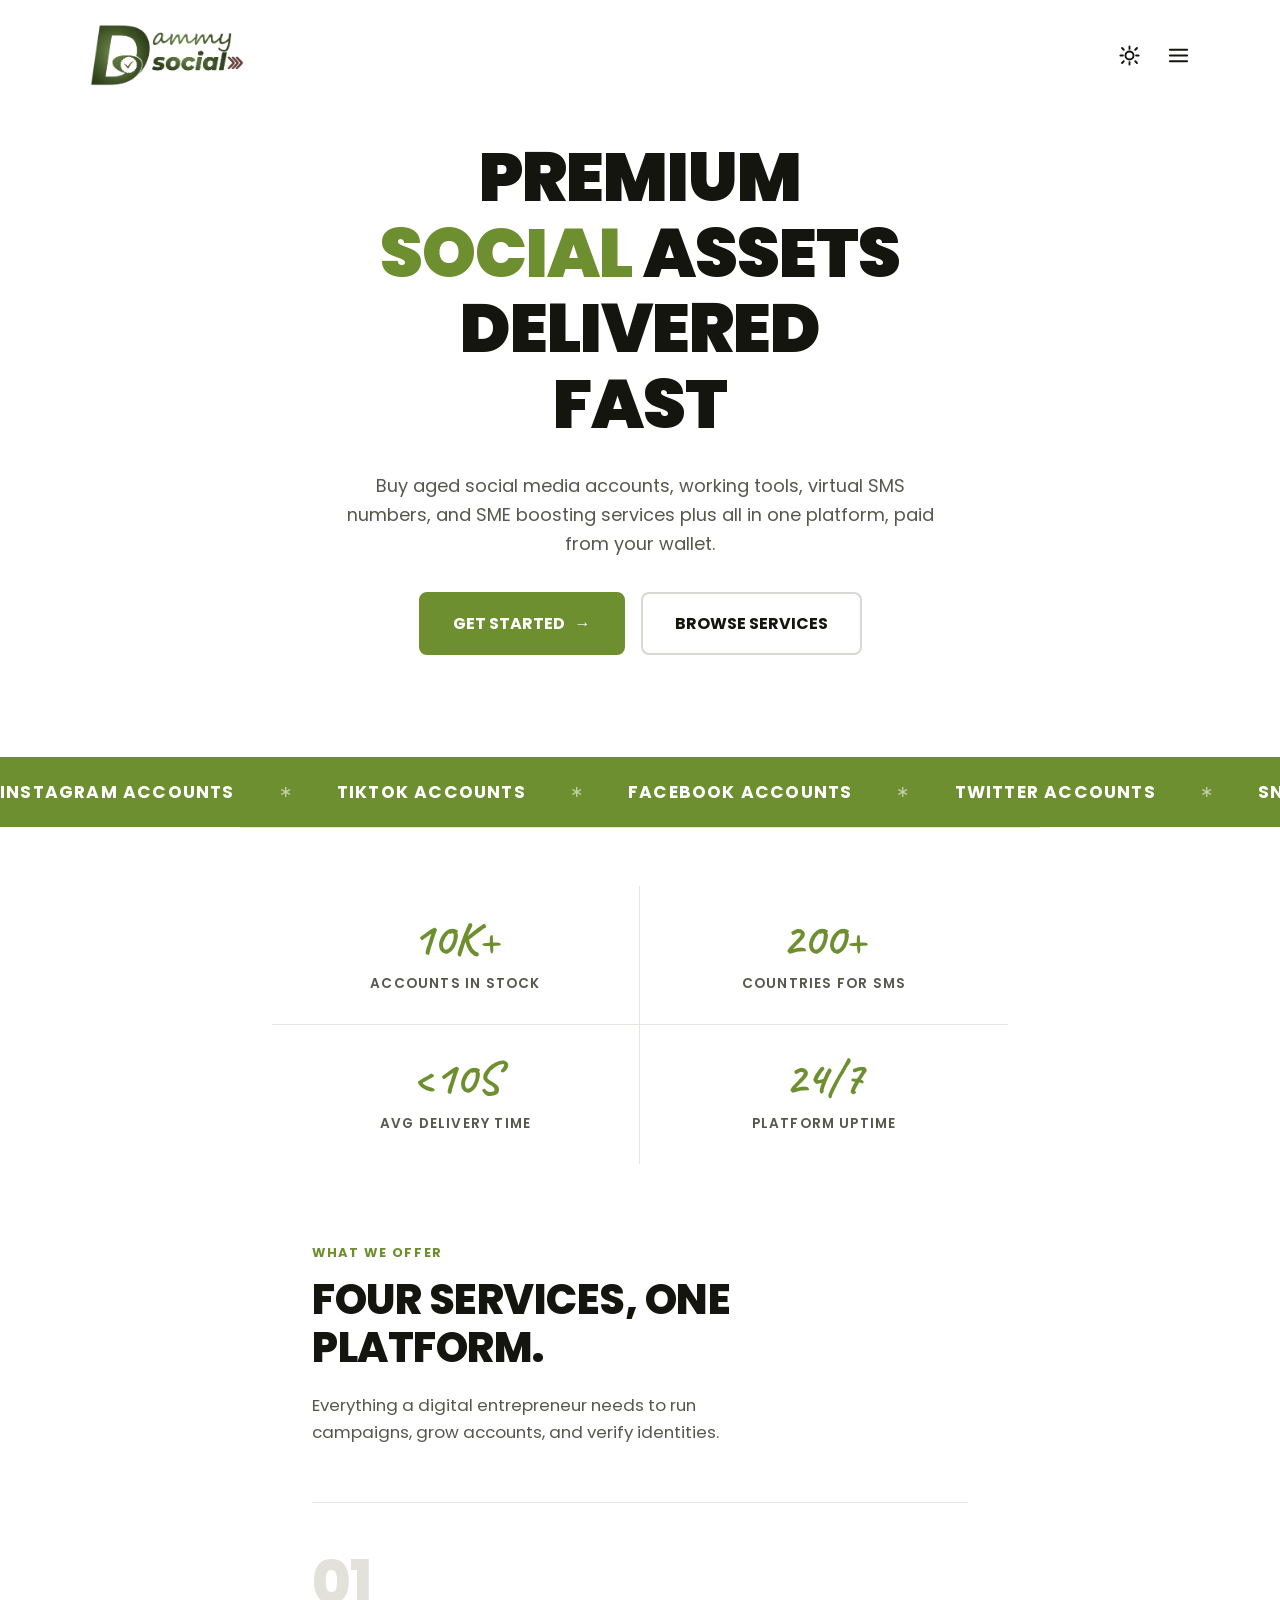
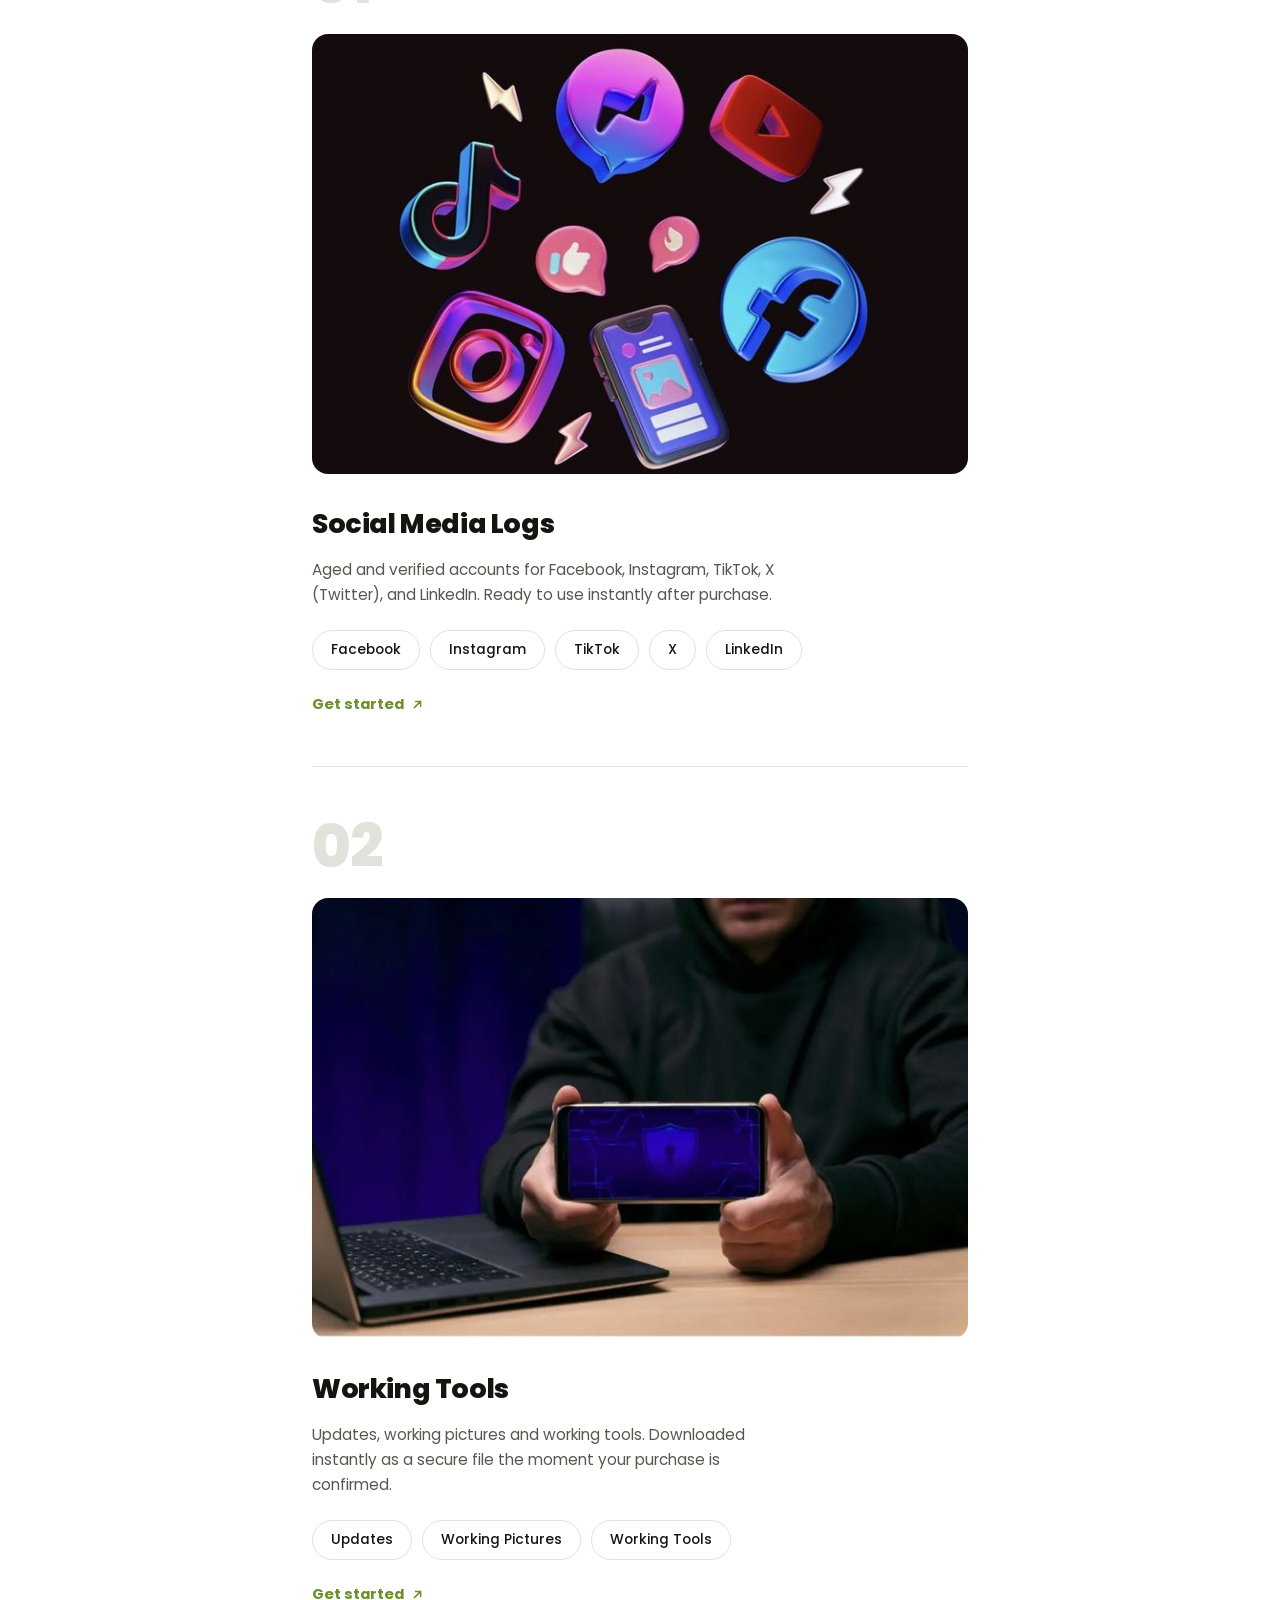
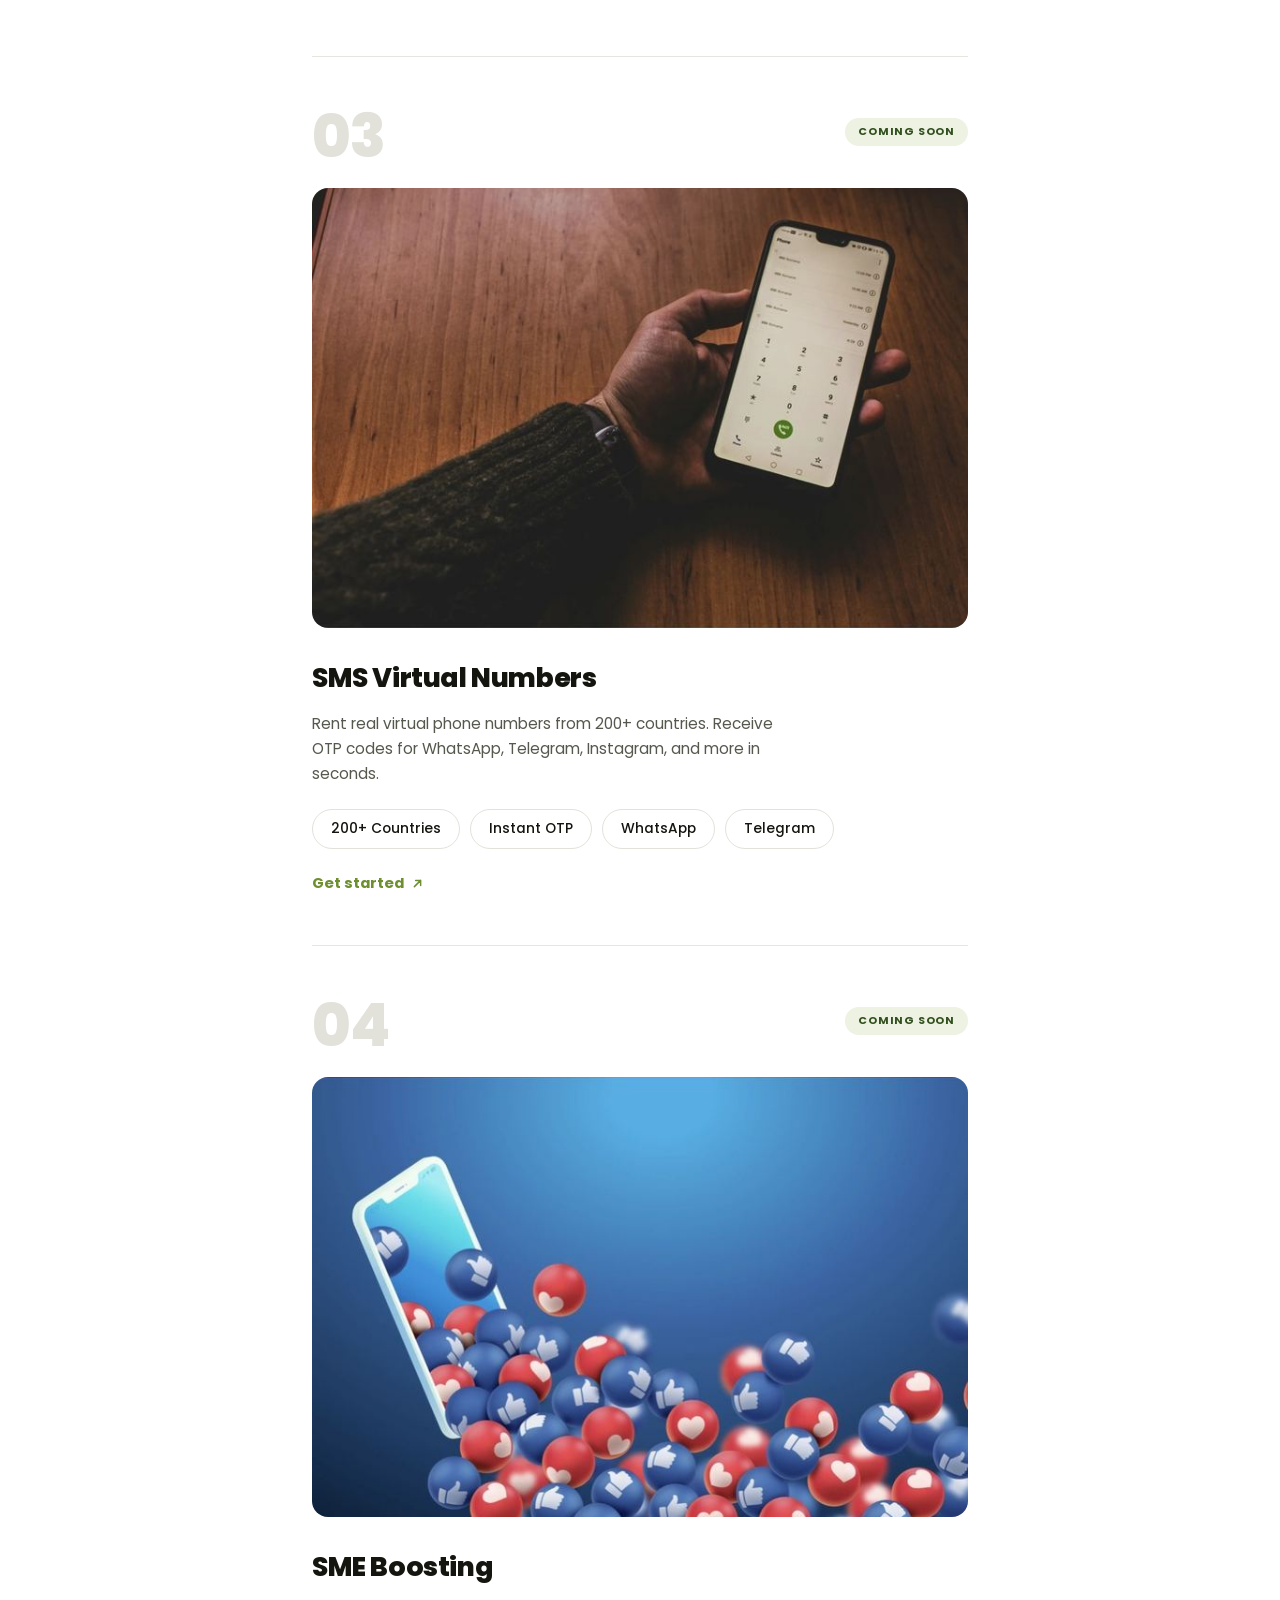
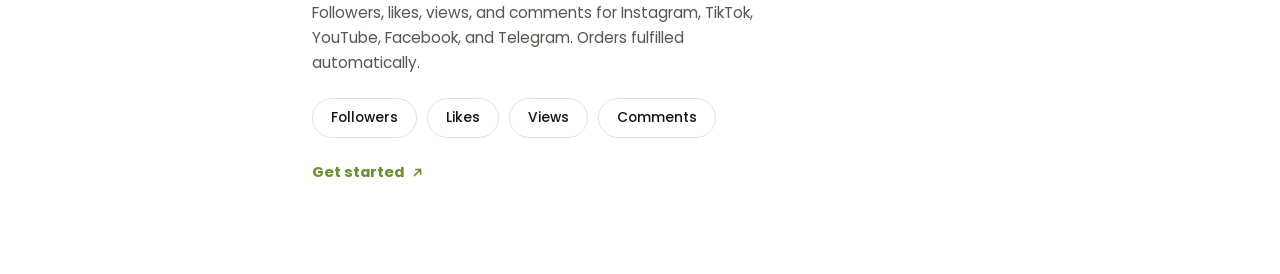
==== commit 3704ddec: "Update print statement from 'Hello' to 'Goodbye'" ====
--- a/index.html
+++ b/index.html
@@ -3,25 +3,23 @@
 <head>
 <meta charset="UTF-8">
 <meta name="viewport" content="width=device-width, initial-scale=1.0">
-<title>Dammy Social — Digital Account &amp; Social Media Management</title>
-
-<!-- Google Fonts: a rounded handwriting script for the logo + a bold grotesk for the headline -->
+<title>Dammy Social — Premium Social Assets Delivered Fast</title>
+
+<!-- Google Fonts: rounded handwriting script for headings/logo accents + bold grotesk for the headline -->
 <link rel="preconnect" href="https://fonts.googleapis.com">
 <link rel="preconnect" href="https://fonts.gstatic.com" crossorigin>
-<link href="https://fonts.googleapis.com/css2?family=Caveat:wght@600;700&family=Poppins:wght@400;500;600;700;800;900&display=swap" rel="stylesheet">
+<link href="https://fonts.googleapis.com/css2?family=Caveat:wght@500;600;700&family=Poppins:wght@400;500;600;700;800;900&display=swap" rel="stylesheet">
 
 <style>
   :root{
-    --green-dark:   #33501f;   /* headline "D" / deep leaves */
-    --green:        #5c7a29;  /* primary brand green */
-    --green-mid:    #6c8f2f;  /* button green */
-    --green-light:  #edf2e2;  /* faint tints */
-    --brown:        #7a4b32;  /* arrow accent */
-    --ink:          #17190f;
-    --ink-soft:     #4b4f45;
-    --grey-line:    #e3e3de;
+    --green-dark:   #33501f;
+    --green:        #5c7a29;
+    --green-mid:    #6d8f2f;
+    --green-light:  #edf2e2;
+    --ink:          #14150f;
+    --ink-soft:     #55584d;
+    --grey-line:    #e6e6e0;
     --paper:        #ffffff;
-    --radius:       10px;
     font-size: 16px;
   }
 
@@ -32,82 +30,42 @@
     color: var(--ink);
     font-family: 'Poppins', sans-serif;
     -webkit-font-smoothing: antialiased;
+    overflow-x: hidden;
   }
 
   img, svg{ display:block; }
-
   a{ text-decoration:none; color:inherit; }
 
-  .wrap{
+  /* ---------- NAV ---------- */
+  header.nav{
+    display:flex;
+    align-items:center;
+    justify-content:space-between;
+    padding: 24px 40px;
     max-width: 1180px;
     margin: 0 auto;
-    padding: 0 32px;
-  }
-
-  /* ---------- NAV ---------- */
-  header.nav{
-    display:flex;
-    align-items:center;
-    justify-content:space-between;
-    padding: 22px 32px;
-    max-width: 1180px;
-    margin: 0 auto;
   }
 
   .logo{
     display:flex;
     align-items:center;
-    gap: 4px;
-    line-height: 1;
-  }
-
-  .logo-mark{
-    position:relative;
-    width: 46px;
-    height: 54px;
-    flex-shrink:0;
-  }
-
-  .logo-mark svg{ width:100%; height:100%; }
-
-  .logo-word{
-    font-family:'Caveat','Poppins', cursive;
-    font-weight:700;
-    font-size: 2.3rem;
-    color: var(--green-dark);
-    display:flex;
-    flex-direction:column;
-    line-height: 0.92;
-    margin-left: -4px;
-  }
-
-  .logo-word .top{ color: var(--green-dark); }
-  .logo-word .bottom{
-    display:flex;
-    align-items:center;
-    gap: 6px;
-    color: var(--green-dark);
-  }
-
-  .chevrons{
-    color: var(--brown);
-    font-family:'Poppins',sans-serif;
-    font-weight:800;
-    font-size: 1.05rem;
-    letter-spacing: -3px;
-    margin-left: 2px;
+  }
+
+  .logo img{
+    height: 62px;
+    width: auto;
   }
 
   .nav-icons{
     display:flex;
     align-items:center;
-    gap: 22px;
+    gap: 26px;
     color: var(--ink);
   }
 
   .icon-btn{
-    width: 22px;
-    height: 22px;
+    width: 23px;
+    height: 23px;
     display:flex;
     align-items:center;
     justify-content:center;
@@ -118,29 +76,30 @@
   /* ---------- HERO ---------- */
   .hero{
     text-align:center;
-    padding: 38px 24px 46px;
-    max-width: 900px;
+    padding: 30px 24px 46px;
+    max-width: 920px;
     margin: 0 auto;
   }
 
   .hero h1{
     font-family:'Poppins',sans-serif;
     font-weight: 900;
-    font-size: clamp(2.6rem, 6.4vw, 4.6rem);
-    line-height: 1.06;
-    letter-spacing: -0.5px;
+    font-size: clamp(2.5rem, 6.6vw, 4.3rem);
+    line-height: 1.1;
+    letter-spacing: -1px;
     color: var(--ink);
     text-transform: uppercase;
   }
 
   .hero h1 .accent{ color: var(--green-mid); }
+  .hero h1 span.line{ display:block; }
 
   .hero p.sub{
-    margin: 26px auto 0;
-    max-width: 620px;
+    margin: 28px auto 0;
+    max-width: 600px;
     color: var(--ink-soft);
     font-size: 1.12rem;
-    line-height: 1.6;
+    line-height: 1.62;
     font-weight: 400;
   }
 
@@ -155,7 +114,7 @@
   .btn{
     font-weight: 700;
     font-size: 1rem;
-    padding: 16px 30px;
+    padding: 17px 32px;
     border-radius: 8px;
     display:inline-flex;
     align-items:center;
@@ -191,30 +150,31 @@
     color: #fff;
     overflow: hidden;
     white-space: nowrap;
-    padding: 20px 0;
-    margin-top: 54px;
+    padding: 22px 0;
+    margin-top: 56px;
     font-weight: 700;
-    letter-spacing: 1px;
-    font-size: 1.05rem;
+    letter-spacing: 1.2px;
+    font-size: 1.08rem;
     text-transform: uppercase;
   }
 
   .marquee-track{
     display:inline-flex;
     align-items:center;
-    gap: 40px;
-    animation: scroll-left 28s linear infinite;
-  }
-
-  .marquee-track span{
+    animation: scroll-left 26s linear infinite;
+  }
+
+  .marquee-track span.group{
     display:inline-flex;
     align-items:center;
-    gap: 40px;
+    gap: 44px;
+    padding-right: 44px;
   }
 
   .marquee-track .dot{
-    color: rgba(255,255,255,0.55);
+    color: rgba(255,255,255,0.6);
     font-weight: 400;
+    font-size: 1rem;
   }
 
   @keyframes scroll-left{
@@ -224,48 +184,195 @@
 
   /* ---------- STATS ---------- */
   .stats{
-    max-width: 780px;
+    max-width: 800px;
     margin: 0 auto;
-    padding: 56px 32px 70px;
+    padding: 58px 32px 72px;
     display:grid;
     grid-template-columns: 1fr 1fr;
     text-align:center;
+    border-top: 1px solid var(--grey-line);
   }
 
   .stat{
-    padding: 26px 18px;
-    position:relative;
+    padding: 30px 20px;
   }
 
   .stat .num{
     font-family:'Caveat','Poppins',cursive;
     font-weight: 700;
-    font-size: 2.7rem;
+    font-size: 2.9rem;
     color: var(--green-mid);
     line-height: 1;
   }
 
   .stat .label{
-    margin-top: 10px;
-    font-size: 0.82rem;
+    margin-top: 12px;
+    font-size: 0.85rem;
     letter-spacing: 1.2px;
     text-transform: uppercase;
     color: var(--ink-soft);
     font-weight: 600;
   }
 
-  /* grid divider lines */
-  .stats{
-    border-top: 1px solid var(--grey-line);
-  }
   .stat:nth-child(1){ border-right: 1px solid var(--grey-line); border-bottom: 1px solid var(--grey-line); }
   .stat:nth-child(2){ border-bottom: 1px solid var(--grey-line); }
   .stat:nth-child(3){ border-right: 1px solid var(--grey-line); }
 
+  /* ---------- SERVICES ---------- */
+  .services{
+    max-width: 720px;
+    margin: 0 auto;
+    padding: 8px 32px 90px;
+  }
+
+  .services-head{
+    margin-bottom: 56px;
+  }
+
+  .eyebrow{
+    display:block;
+    font-size: 0.8rem;
+    font-weight: 700;
+    letter-spacing: 1.6px;
+    text-transform: uppercase;
+    color: var(--green-mid);
+    margin-bottom: 14px;
+  }
+
+  .services-head h2{
+    font-size: clamp(1.9rem, 4.6vw, 2.6rem);
+    font-weight: 800;
+    line-height: 1.16;
+    letter-spacing: -0.5px;
+    text-transform: uppercase;
+    color: var(--ink);
+  }
+
+  .services-head p{
+    margin-top: 20px;
+    max-width: 480px;
+    color: var(--ink-soft);
+    font-size: 1.05rem;
+    line-height: 1.6;
+  }
+
+  .service{
+    padding-top: 50px;
+    border-top: 1px solid var(--grey-line);
+    margin-top: 50px;
+    position: relative;
+  }
+  .service:first-of-type{
+    border-top: none;
+    margin-top: 0;
+    padding-top: 6px;
+  }
+
+  .service-index{
+    font-size: 3.7rem;
+    font-weight: 800;
+    color: #e2e2db;
+    line-height: 1;
+    letter-spacing: -1px;
+  }
+
+  .service-badge-row{
+    display:flex;
+    align-items:flex-start;
+    justify-content:space-between;
+  }
+
+  .coming-soon{
+    display:inline-block;
+    margin-top: 11px;
+    background: var(--green-light);
+    color: var(--green-dark);
+    font-size: 0.68rem;
+    font-weight: 700;
+    letter-spacing: 0.8px;
+    text-transform: uppercase;
+    padding: 6px 13px;
+    border-radius: 999px;
+    white-space: nowrap;
+  }
+
+  .service-img{
+    margin-top: 22px;
+    border-radius: 16px;
+    overflow: hidden;
+    width: 100%;
+    aspect-ratio: 700 / 470;
+  }
+
+  .service-img img{
+    width: 100%;
+    height: 100%;
+    object-fit: cover;
+  }
+
+  .service h3{
+    margin-top: 30px;
+    font-size: 1.68rem;
+    font-weight: 800;
+    letter-spacing: -0.4px;
+    color: var(--ink);
+  }
+
+  .service p.desc{
+    margin-top: 14px;
+    color: var(--ink-soft);
+    font-size: 0.96rem;
+    line-height: 1.62;
+    max-width: 480px;
+  }
+
+  .tag-row{
+    display:flex;
+    flex-wrap: wrap;
+    gap: 10px;
+    margin-top: 22px;
+  }
+
+  .tag{
+    background: #fff;
+    color: var(--ink);
+    font-size: 0.86rem;
+    font-weight: 500;
+    padding: 9px 18px;
+    border-radius: 999px;
+    border: 1.5px solid #e2e2db;
+  }
+
+  .service-cta{
+    display:inline-flex;
+    align-items:center;
+    gap: 6px;
+    margin-top: 24px;
+    font-weight: 700;
+    color: var(--green-mid);
+    font-size: 0.92rem;
+  }
+  .service-cta svg{
+    width: 15px;
+    height: 15px;
+  }
+  .service-cta:hover{ color: var(--green-dark); }
+
+  @media (max-width: 600px){
+    .services{ padding: 4px 20px 70px; }
+    .service{ padding-top: 40px; margin-top: 40px; }
+    .service-index{ font-size: 2.8rem; }
+    .service h3{ font-size: 1.5rem; margin-top: 24px; }
+    .service p.desc{ font-size: 0.92rem; }
+  }
+
+
   @media (max-width: 600px){
     header.nav{ padding: 18px 20px; }
-    .hero{ padding: 30px 16px 36px; }
-    .stats{ padding: 44px 16px 56px; }
+    .logo img{ height: 52px; }
+    .hero{ padding: 26px 16px 34px; }
+    .stats{ padding: 46px 12px 56px; }
+    .stat .num{ font-size: 2.4rem; }
   }
 </style>
 </head>
@@ -274,20 +381,7 @@
   <!-- ============ NAVIGATION ============ -->
   <header class="nav">
     <a href="#" class="logo" aria-label="Dammy Social home">
-      <span class="logo-mark">
-        <svg viewBox="0 0 60 70" fill="none" xmlns="http://www.w3.org/2000/svg">
-          <!-- Bold letter D -->
-          <path d="M4 2 H30 C46 2 56 15 56 35 C56 55 46 68 30 68 H4 V2 Z M18 16 V54 H28 C37 54 42 47 42 35 C42 23 37 16 28 16 H18 Z" fill="var(--green-dark)"/>
-          <!-- verified badge cut into base of D -->
-          <circle cx="27" cy="52" r="15" fill="#ffffff" stroke="var(--green-dark)" stroke-width="2"/>
-          <circle cx="27" cy="52" r="11.5" fill="none" stroke="var(--green-dark)" stroke-width="1.4" stroke-dasharray="2.6 2.4"/>
-          <path d="M20.5 52.5 L25 57 L34 46.5" stroke="var(--green)" stroke-width="3.4" stroke-linecap="round" stroke-linejoin="round" fill="none"/>
-        </svg>
-      </span>
-      <span class="logo-word">
-        <span class="top">ammy</span>
-        <span class="bottom">social<span class="chevrons">&raquo;</span></span>
-      </span>
+      <img src="[data-uri]" alt="Dammy Social logo">
     </a>
 
     <div class="nav-icons">
@@ -307,10 +401,15 @@
 
   <!-- ============ HERO ============ -->
   <section class="hero">
-    <h1>DIGITAL ACCOUNT &amp; <span class="accent">SOCIAL MEDIA</span> MANAGEMENT MADE EASY</h1>
+    <h1>
+      <span class="line">PREMIUM</span>
+      <span class="line"><span class="accent">SOCIAL</span> ASSETS</span>
+      <span class="line">DELIVERED</span>
+      <span class="line">FAST</span>
+    </h1>
     <p class="sub">
-      Hand your profiles to a dedicated manager, get content, growth and engagement handled
-      end-to-end, and track every result from one simple dashboard — billed straight from your wallet.
+      Buy aged social media accounts, working tools, virtual SMS numbers,
+      and SME boosting services plus all in one platform, paid from your wallet.
     </p>
 
     <div class="hero-actions">
@@ -322,21 +421,23 @@
   <!-- ============ MARQUEE BAR ============ -->
   <div class="marquee-bar">
     <div class="marquee-track" id="marquee">
-      <span>
-        <span>INSTAGRAM MANAGEMENT</span><span class="dot">&#8226;</span>
-        <span>TIKTOK MANAGEMENT</span><span class="dot">&#8226;</span>
-        <span>FACEBOOK PAGE GROWTH</span><span class="dot">&#8226;</span>
-        <span>CONTENT SCHEDULING</span><span class="dot">&#8226;</span>
-        <span>COMMUNITY ENGAGEMENT</span><span class="dot">&#8226;</span>
-        <span>BRAND STRATEGY</span><span class="dot">&#8226;</span>
+      <span class="group">
+        <span>INSTAGRAM ACCOUNTS</span><span class="dot">&#8727;</span>
+        <span>TIKTOK ACCOUNTS</span><span class="dot">&#8727;</span>
+        <span>FACEBOOK ACCOUNTS</span><span class="dot">&#8727;</span>
+        <span>TWITTER ACCOUNTS</span><span class="dot">&#8727;</span>
+        <span>SNAPCHAT ACCOUNTS</span><span class="dot">&#8727;</span>
+        <span>GMAIL ACCOUNTS</span><span class="dot">&#8727;</span>
+        <span>VIRTUAL SMS NUMBERS</span><span class="dot">&#8727;</span>
       </span>
-      <span aria-hidden="true">
-        <span>INSTAGRAM MANAGEMENT</span><span class="dot">&#8226;</span>
-        <span>TIKTOK MANAGEMENT</span><span class="dot">&#8226;</span>
-        <span>FACEBOOK PAGE GROWTH</span><span class="dot">&#8226;</span>
-        <span>CONTENT SCHEDULING</span><span class="dot">&#8226;</span>
-        <span>COMMUNITY ENGAGEMENT</span><span class="dot">&#8226;</span>
-        <span>BRAND STRATEGY</span><span class="dot">&#8226;</span>
+      <span class="group" aria-hidden="true">
+        <span>INSTAGRAM ACCOUNTS</span><span class="dot">&#8727;</span>
+        <span>TIKTOK ACCOUNTS</span><span class="dot">&#8727;</span>
+        <span>FACEBOOK ACCOUNTS</span><span class="dot">&#8727;</span>
+        <span>TWITTER ACCOUNTS</span><span class="dot">&#8727;</span>
+        <span>SNAPCHAT ACCOUNTS</span><span class="dot">&#8727;</span>
+        <span>GMAIL ACCOUNTS</span><span class="dot">&#8727;</span>
+        <span>VIRTUAL SMS NUMBERS</span><span class="dot">&#8727;</span>
       </span>
     </div>
   </div>
@@ -344,20 +445,107 @@
   <!-- ============ STATS ============ -->
   <section class="stats">
     <div class="stat">
-      <div class="num">500+</div>
-      <div class="label">Brands Managed</div>
+      <div class="num">10K+</div>
+      <div class="label">Accounts In Stock</div>
     </div>
     <div class="stat">
-      <div class="num">50+</div>
-      <div class="label">Platforms Covered</div>
+      <div class="num">200+</div>
+      <div class="label">Countries For SMS</div>
     </div>
     <div class="stat">
-      <div class="num">&lt;24H</div>
-      <div class="label">Onboarding Time</div>
+      <div class="num">&lt;10S</div>
+      <div class="label">Avg Delivery Time</div>
     </div>
     <div class="stat">
       <div class="num">24/7</div>
-      <div class="label">Manager Support</div>
+      <div class="label">Platform Uptime</div>
+    </div>
+  </section>
+
+  <!-- ============ SERVICES ============ -->
+  <section class="services">
+    <div class="services-head">
+      <span class="eyebrow">What We Offer</span>
+      <h2>Four Services, One Platform.</h2>
+      <p>Everything a digital entrepreneur needs to run campaigns, grow accounts, and verify identities.</p>
+    </div>
+
+    <!-- 01 — Social Media Logs -->
+    <div class="service">
+      <div class="service-badge-row">
+        <div class="service-index">01</div>
+      </div>
+      <div class="service-img">
+        <img src="[data-uri]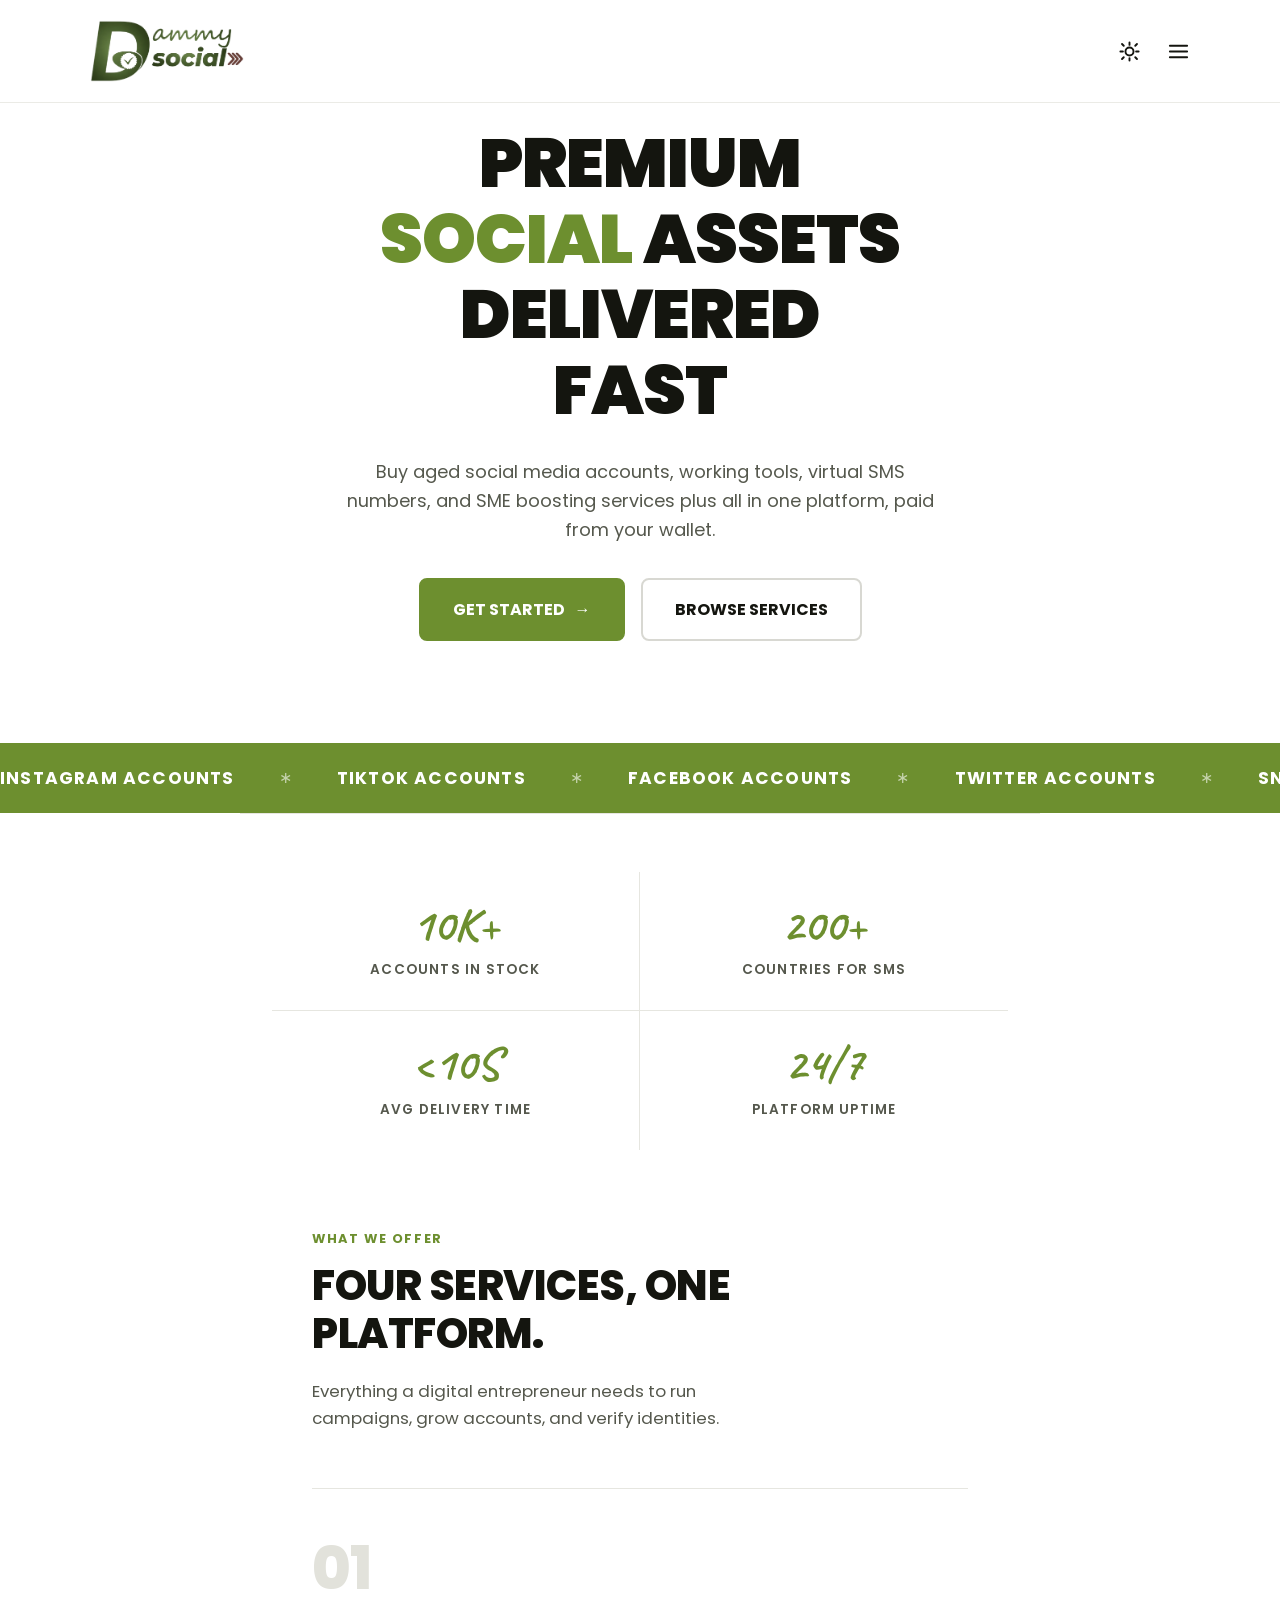
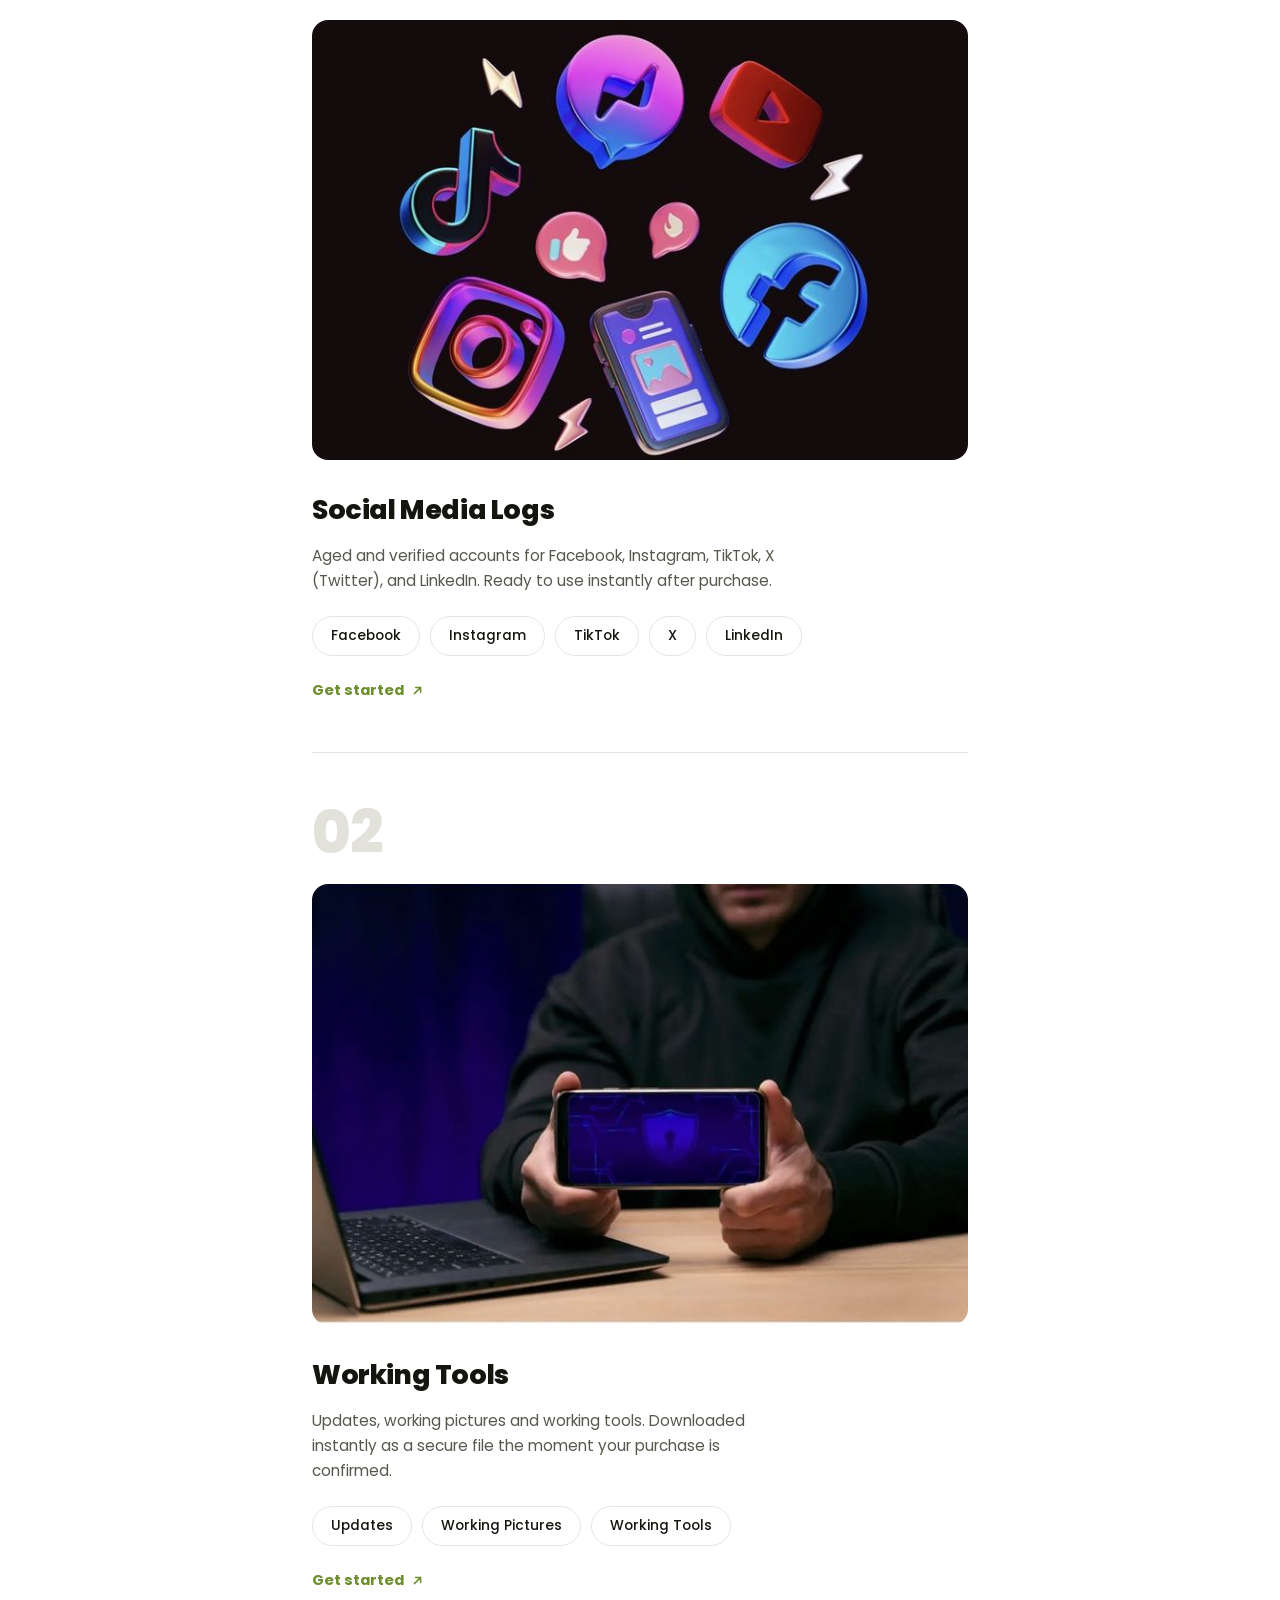
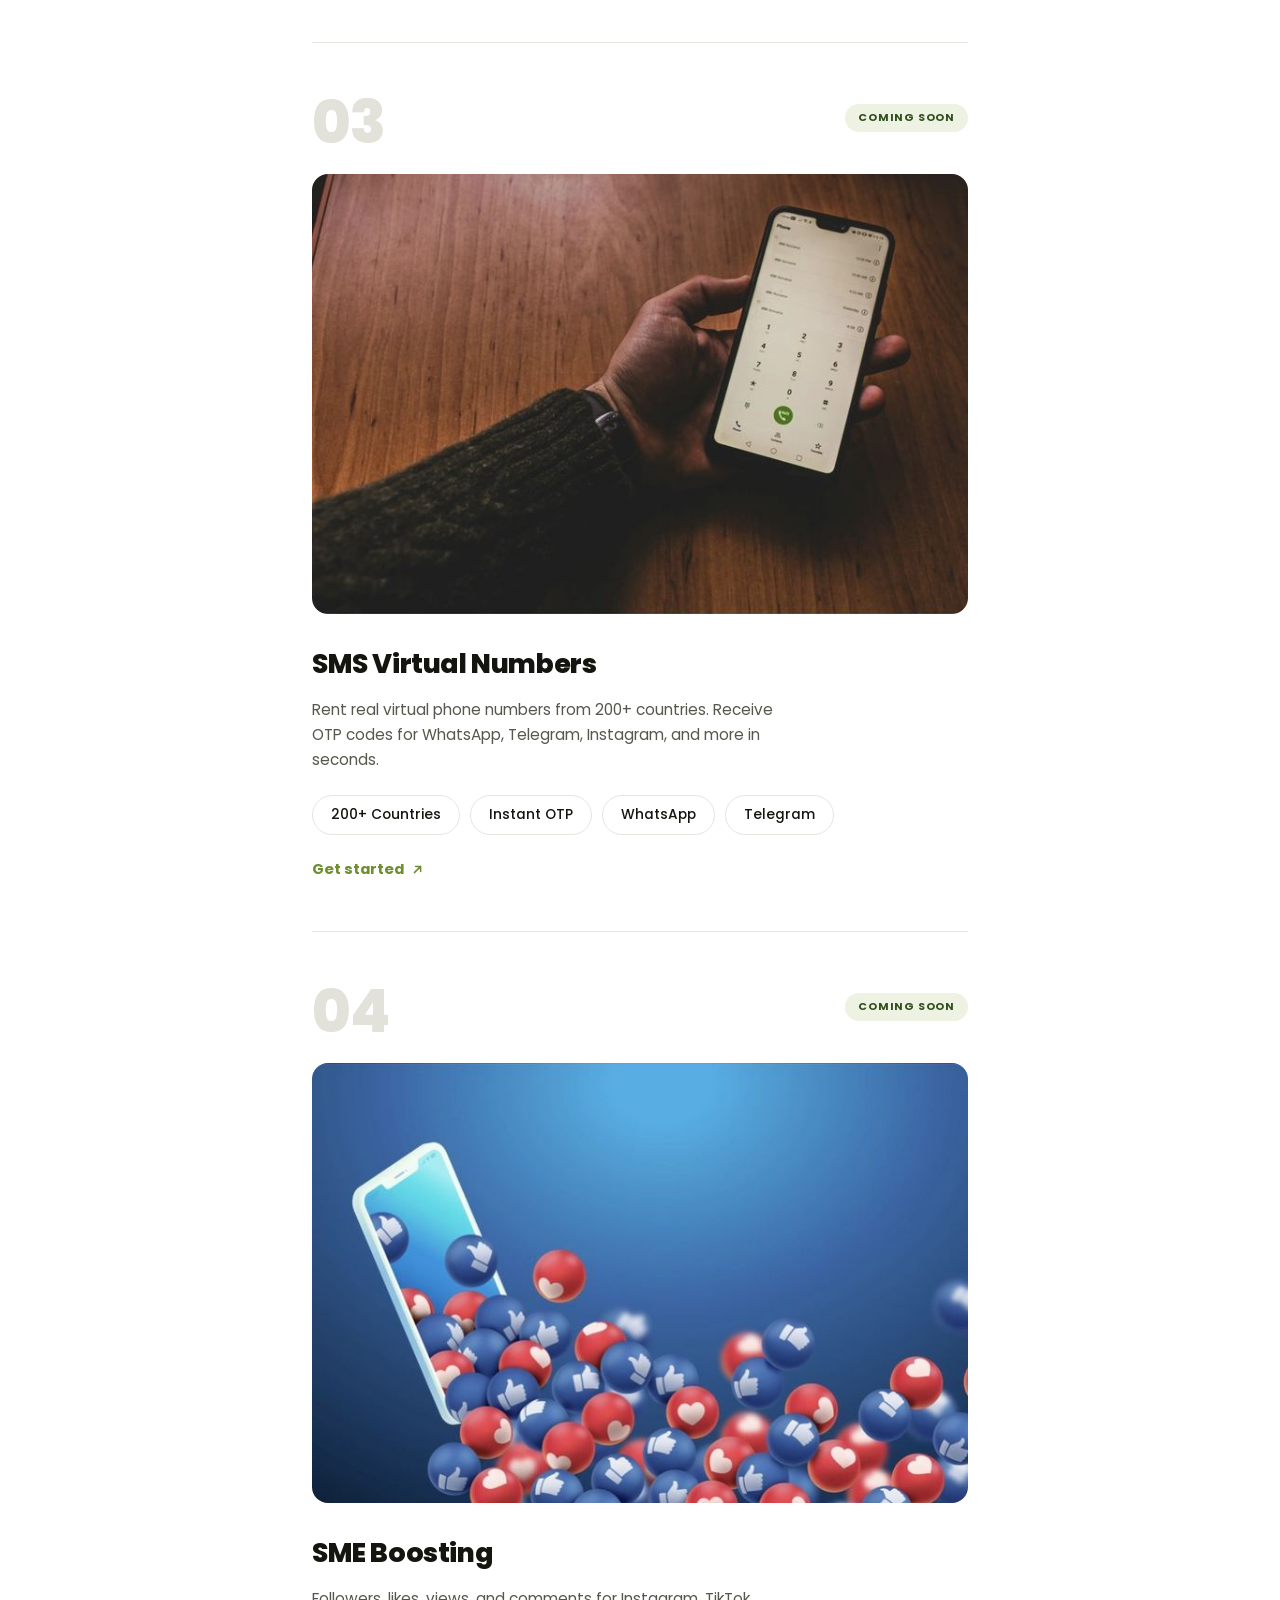
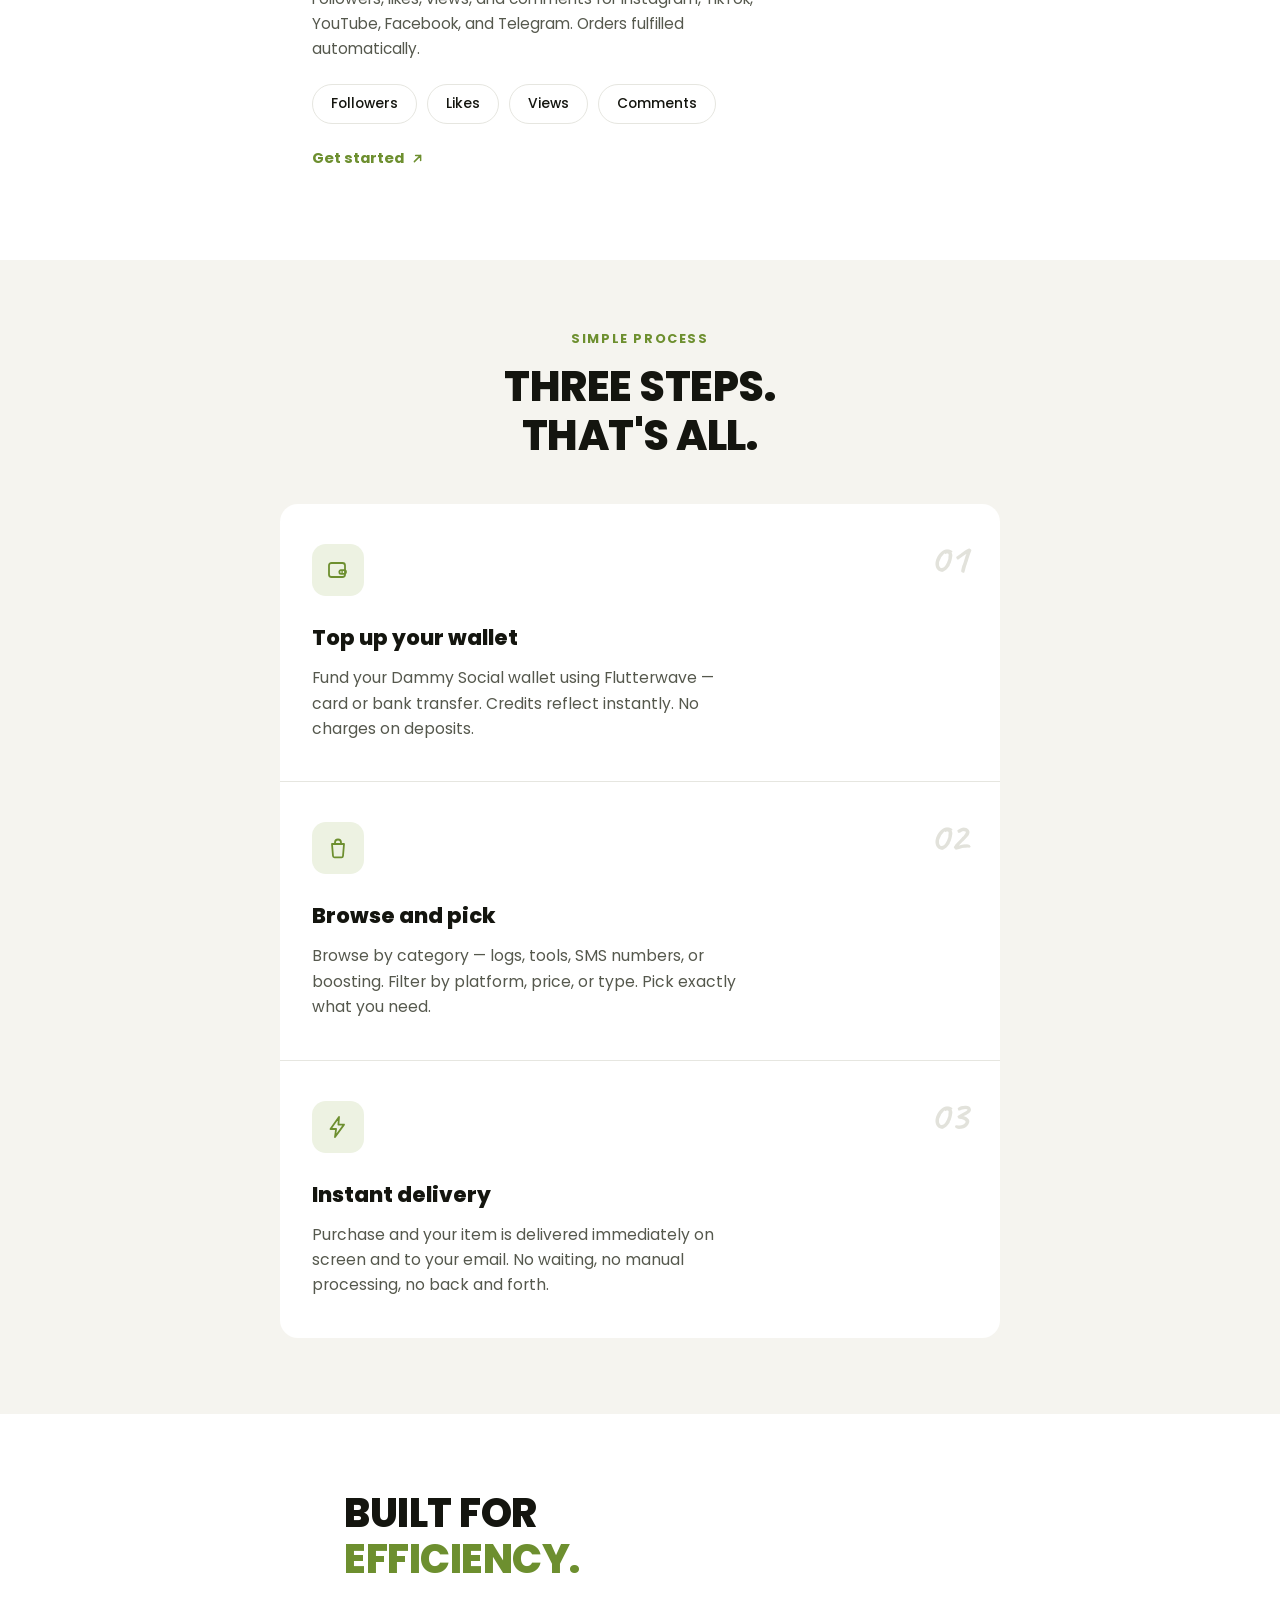
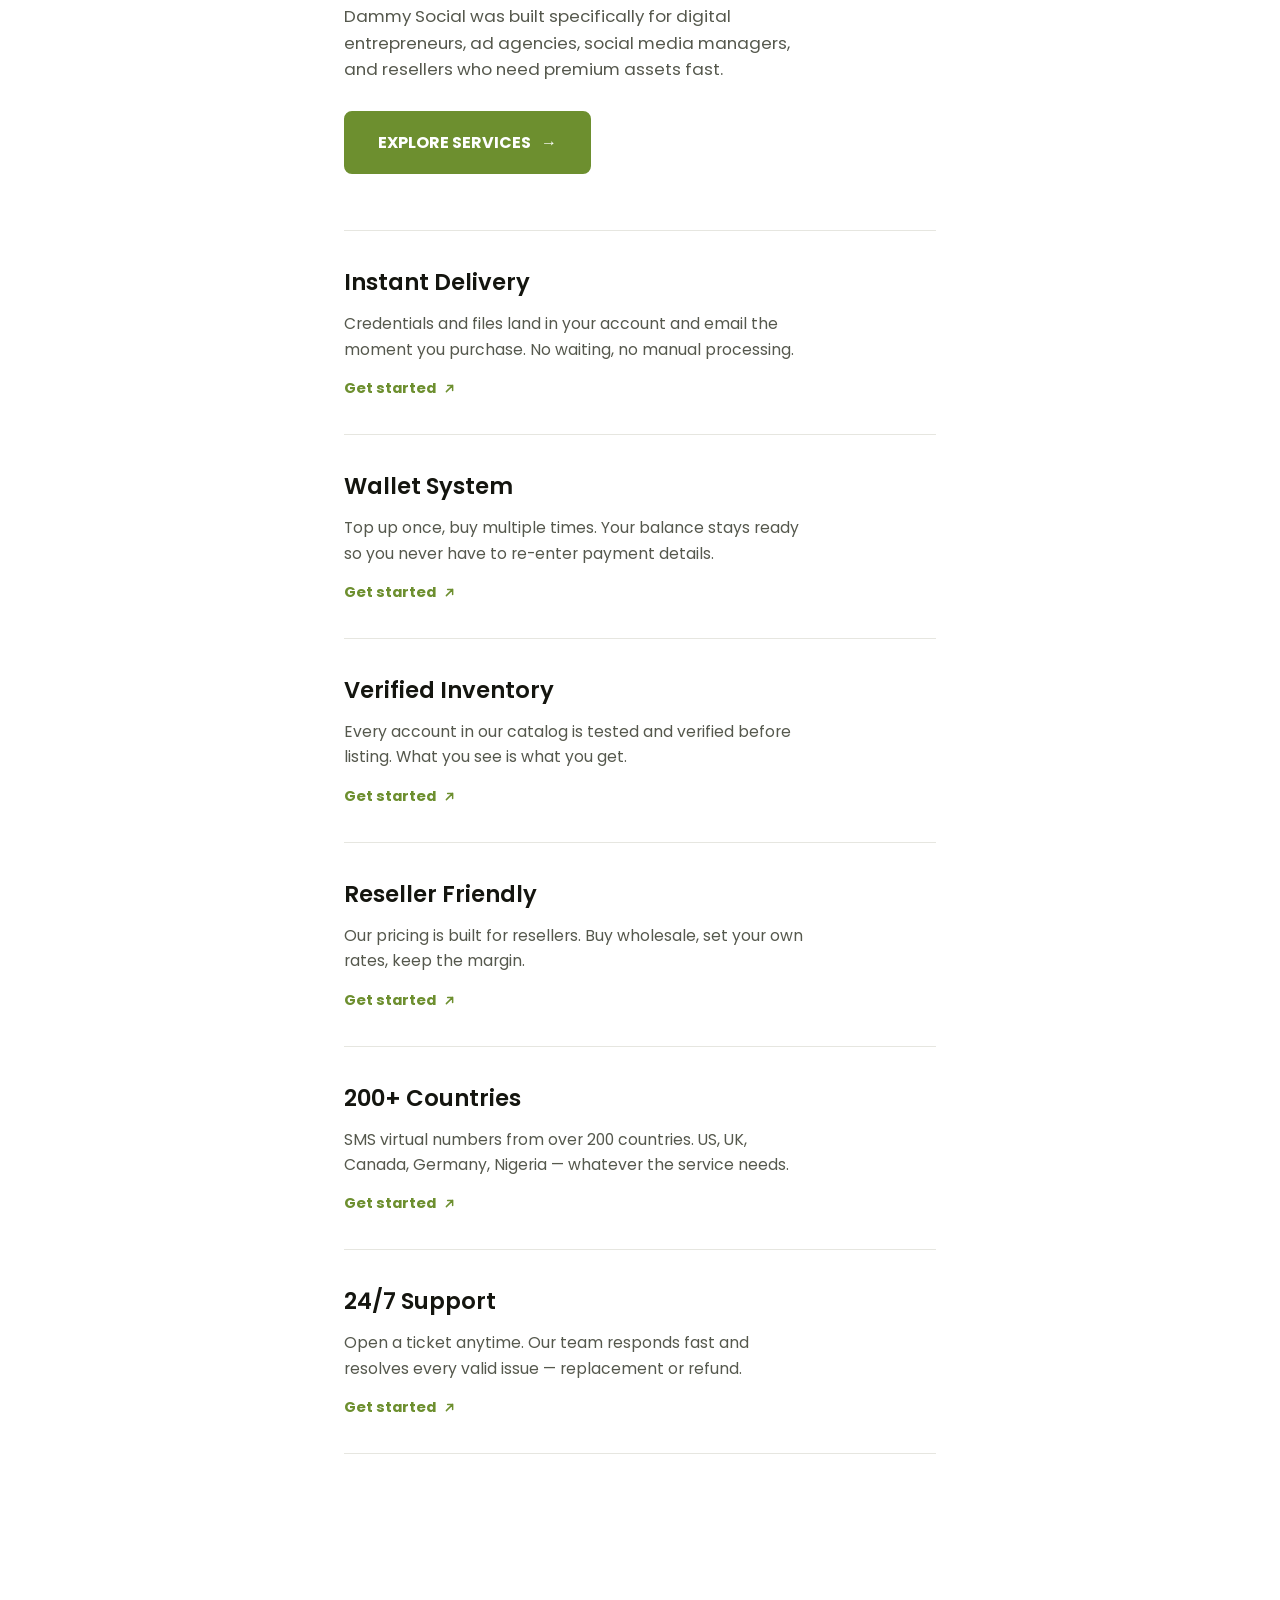
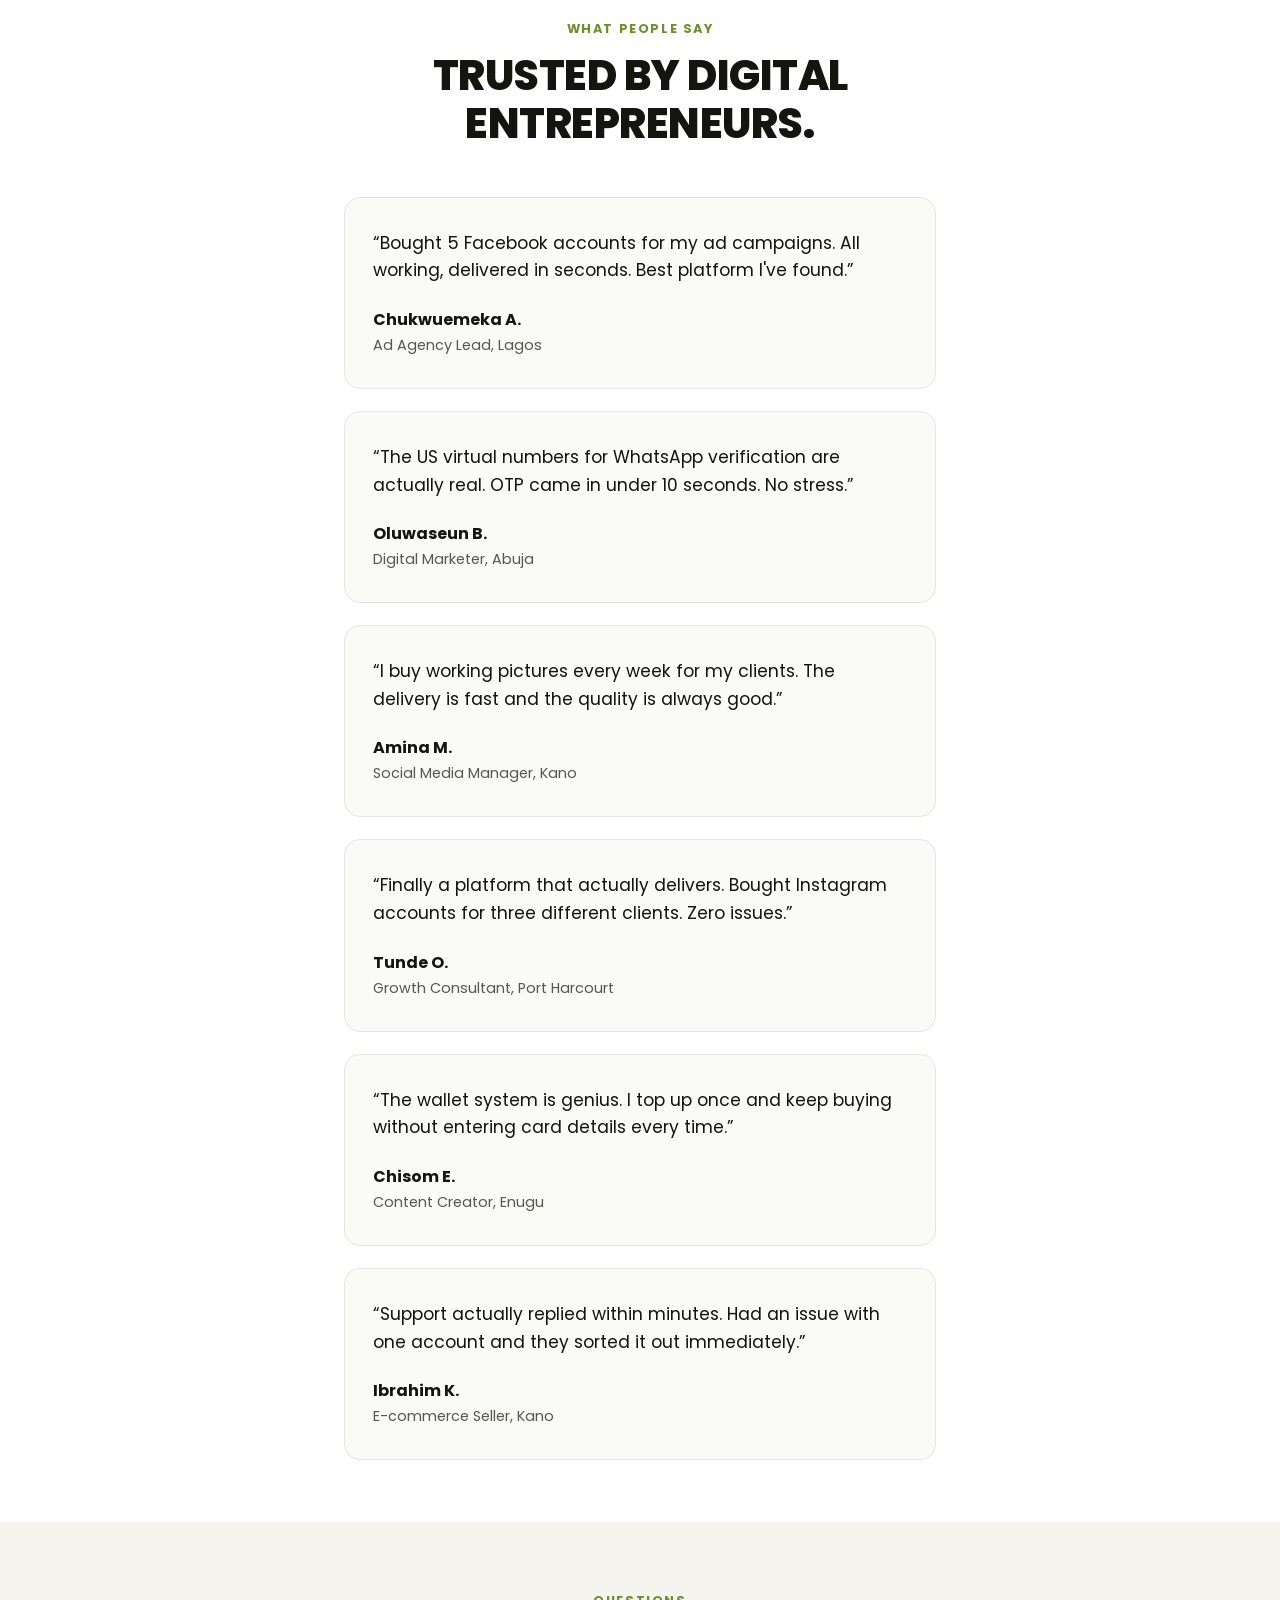
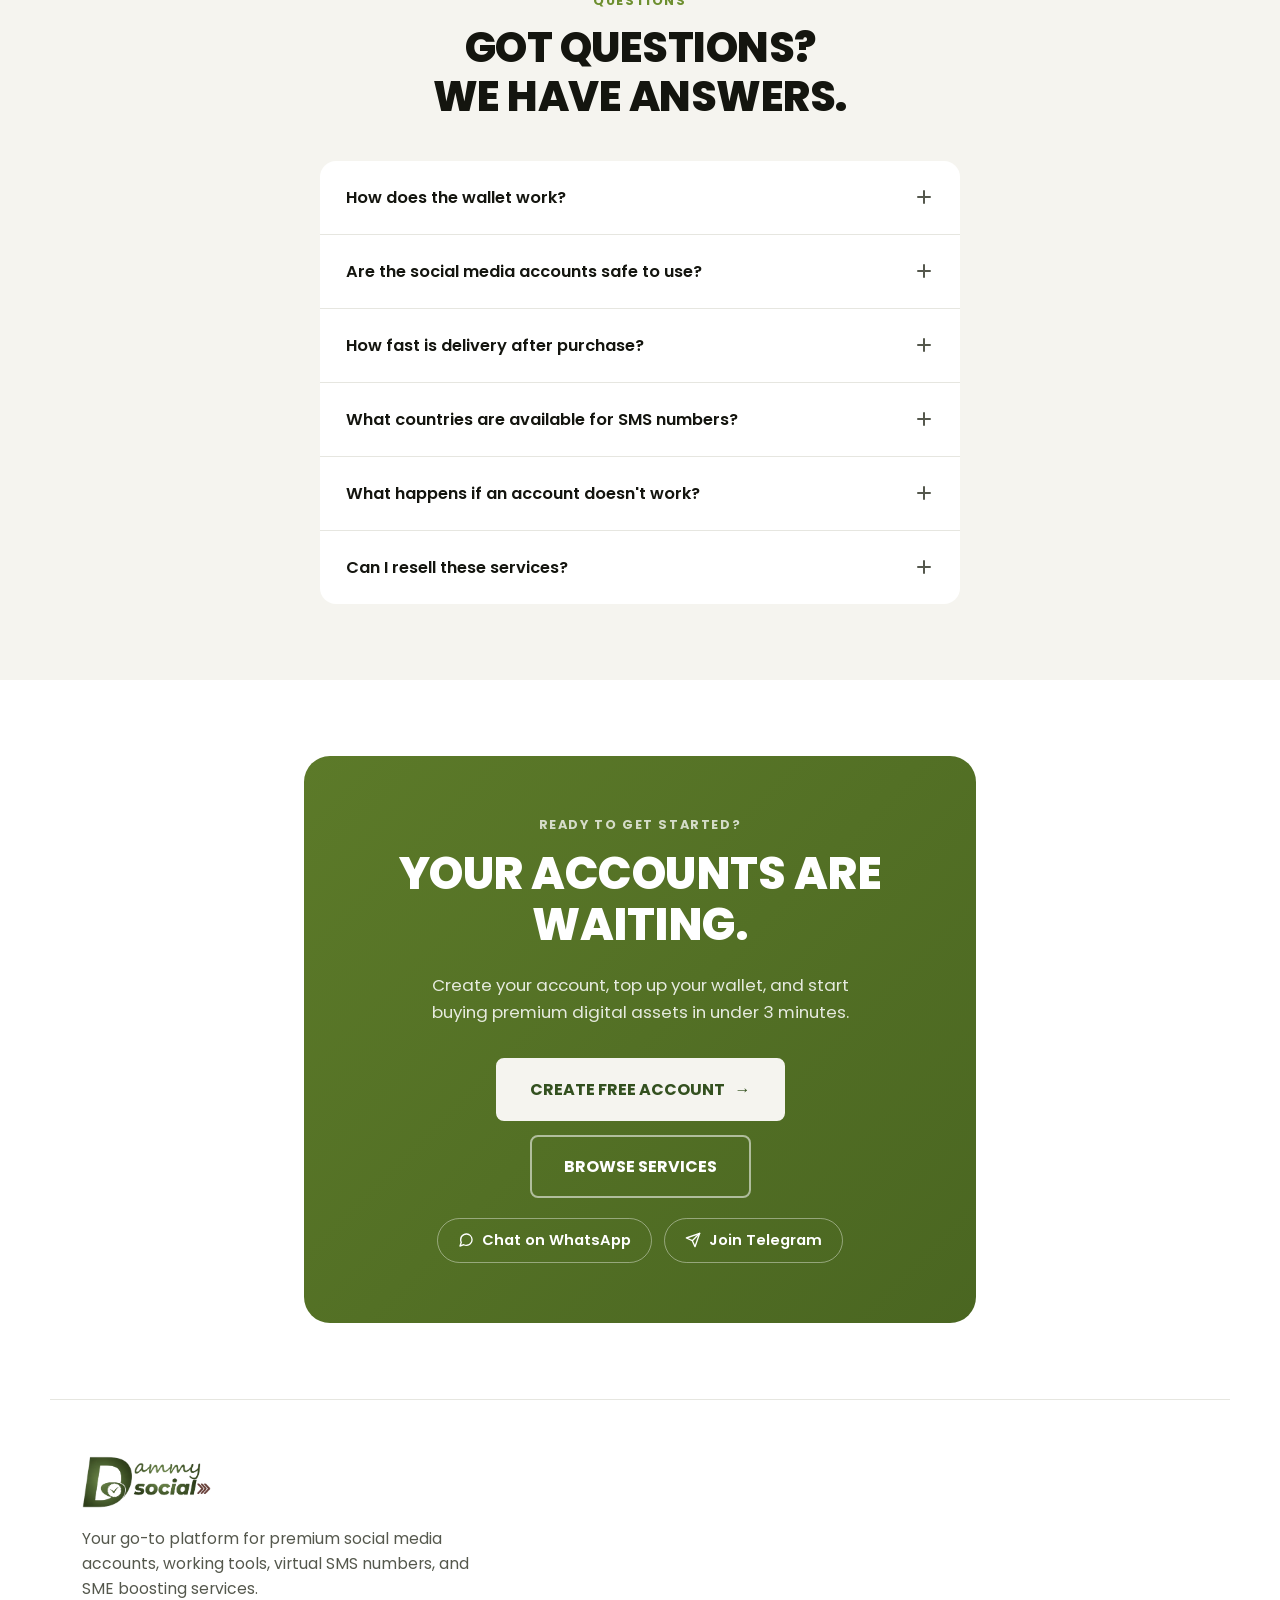
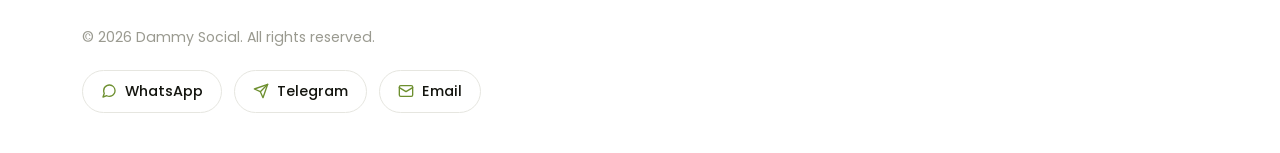
==== commit 6c5c4806: "Update print statement from 'Hello' to 'Goodbye'" ====
--- a/index.html
+++ b/index.html
@@ -20,7 +20,43 @@
     --ink-soft:     #55584d;
     --grey-line:    #e6e6e0;
     --paper:        #ffffff;
+    --surface:      #ffffff;
+    --surface-alt:  #f5f4ef;
+    --t-card-bg:    #fafaf7;
+    --num-fade:     #e2e2db;
+    --muted:        #9a9a90;
+    --coming-text:  var(--green-dark);
+    --header-bg:    rgba(255,255,255,0.93);
+    --header-border: rgba(230,230,224,0.8);
+    --outline-border: #d8d8d2;
     font-size: 16px;
+  }
+
+  html[data-theme="dark"]{
+    --green-dark:   #33501f;
+    --green:        #6d8f2f;
+    --green-mid:    #7a9e35;
+    --green-light:  rgba(140,168,70,0.16);
+    --ink:          #f2f1ea;
+    --ink-soft:     #b6b8ac;
+    --grey-line:    #2a2c21;
+    --paper:        #121309;
+    --surface:      #1b1d14;
+    --surface-alt:  #17180f;
+    --t-card-bg:    #1b1d14;
+    --num-fade:     #34362a;
+    --muted:        #74766a;
+    --coming-text:  #b7d17a;
+    --header-bg:    rgba(18,19,9,0.88);
+    --header-border: rgba(255,255,255,0.08);
+    --outline-border: #3a3c30;
+  }
+
+  html{
+    transition: background-color .25s ease;
+  }
+  body, header.nav, .process, .faq, .tag, .t-card, .process-card, .faq-list{
+    transition: background-color .25s ease, color .25s ease, border-color .25s ease;
   }
 
   *{ box-sizing: border-box; margin:0; padding:0; }
@@ -38,12 +74,29 @@
 
   /* ---------- NAV ---------- */
   header.nav{
+    position: fixed;
+    top: 0;
+    left: 0;
+    right: 0;
+    z-index: 300;
+    width: 100%;
+    background: var(--header-bg);
+    -webkit-backdrop-filter: blur(10px);
+    backdrop-filter: blur(10px);
+    border-bottom: 1px solid var(--header-border);
+  }
+
+  .nav-inner{
     display:flex;
     align-items:center;
     justify-content:space-between;
-    padding: 24px 40px;
+    padding: 20px 40px;
     max-width: 1180px;
     margin: 0 auto;
+  }
+
+  body{
+    padding-top: 96px;
   }
 
   .logo{
@@ -137,7 +190,7 @@
   .btn-outline{
     background: transparent;
     color: var(--ink);
-    border: 2px solid #d8d8d2;
+    border: 2px solid var(--outline-border);
   }
   .btn-outline:hover{
     border-color: var(--ink);
@@ -271,7 +324,7 @@
   .service-index{
     font-size: 3.7rem;
     font-weight: 800;
-    color: #e2e2db;
+    color: var(--num-fade);
     line-height: 1;
     letter-spacing: -1px;
   }
@@ -286,7 +339,7 @@
     display:inline-block;
     margin-top: 11px;
     background: var(--green-light);
-    color: var(--green-dark);
+    color: var(--coming-text);
     font-size: 0.68rem;
     font-weight: 700;
     letter-spacing: 0.8px;
@@ -334,13 +387,13 @@
   }
 
   .tag{
-    background: #fff;
+    background: var(--surface);
     color: var(--ink);
     font-size: 0.86rem;
     font-weight: 500;
     padding: 9px 18px;
     border-radius: 999px;
-    border: 1.5px solid #e2e2db;
+    border: 1.5px solid var(--grey-line);
   }
 
   .service-cta{
@@ -368,36 +421,545 @@
 
 
   @media (max-width: 600px){
-    header.nav{ padding: 18px 20px; }
+    .nav-inner{ padding: 16px 20px; }
+    body{ padding-top: 78px; }
     .logo img{ height: 52px; }
     .hero{ padding: 26px 16px 34px; }
     .stats{ padding: 46px 12px 56px; }
     .stat .num{ font-size: 2.4rem; }
   }
+
+  /* ---------- SIMPLE PROCESS ---------- */
+  .process{
+    background: var(--surface-alt);
+    padding: 70px 24px 76px;
+  }
+
+  .process-inner{
+    max-width: 720px;
+    margin: 0 auto;
+  }
+
+  .process-head{
+    text-align:center;
+    margin-bottom: 44px;
+  }
+
+  .process-head .eyebrow{
+    text-align:center;
+  }
+
+  .process-head h2{
+    font-size: clamp(1.9rem, 4.8vw, 2.6rem);
+    font-weight: 800;
+    line-height: 1.18;
+    letter-spacing: -0.5px;
+    text-transform: uppercase;
+    color: var(--ink);
+  }
+
+  .process-card{
+    background: var(--surface);
+    border-radius: 18px;
+    overflow: hidden;
+  }
+
+  .process-item{
+    padding: 40px 32px;
+    border-bottom: 1px solid var(--grey-line);
+    position: relative;
+  }
+  .process-item:last-child{ border-bottom: none; }
+
+  .process-icon{
+    width: 52px;
+    height: 52px;
+    border-radius: 14px;
+    background: var(--green-light);
+    display:flex;
+    align-items:center;
+    justify-content:center;
+    color: var(--green-mid);
+  }
+  .process-icon svg{ width: 24px; height: 24px; }
+
+  .process-num{
+    position:absolute;
+    top: 34px;
+    right: 32px;
+    font-family:'Caveat','Poppins',cursive;
+    font-weight: 700;
+    font-size: 2.6rem;
+    color: var(--num-fade);
+    line-height: 1;
+  }
+
+  .process-item h3{
+    margin-top: 26px;
+    font-size: 1.32rem;
+    font-weight: 800;
+    color: var(--ink);
+  }
+
+  .process-item p{
+    margin-top: 12px;
+    color: var(--ink-soft);
+    font-size: 0.98rem;
+    line-height: 1.62;
+    max-width: 440px;
+  }
+
+  @media (max-width: 600px){
+    .process{ padding: 54px 16px 60px; }
+    .process-item{ padding: 30px 22px; }
+    .process-num{ top: 26px; right: 22px; font-size: 2.2rem; }
+  }
+
+  /* ---------- BUILT FOR EFFICIENCY ---------- */
+  .efficiency{
+    max-width: 640px;
+    margin: 0 auto;
+    padding: 76px 24px 90px;
+  }
+
+  .efficiency-head h2{
+    font-size: clamp(1.9rem, 5vw, 2.5rem);
+    font-weight: 800;
+    line-height: 1.16;
+    letter-spacing: -0.5px;
+    text-transform: uppercase;
+    color: var(--ink);
+  }
+  .efficiency-head h2 .accent{ color: var(--green-mid); display:block; }
+
+  .efficiency-head p{
+    margin-top: 20px;
+    color: var(--ink-soft);
+    font-size: 1.05rem;
+    line-height: 1.6;
+    max-width: 460px;
+  }
+
+  .efficiency .btn-solid{
+    margin-top: 28px;
+  }
+
+  .feature-list{
+    margin-top: 56px;
+  }
+
+  .feature{
+    padding: 34px 0;
+    border-top: 1px solid var(--grey-line);
+  }
+  .feature:last-child{ border-bottom: 1px solid var(--grey-line); }
+
+  .feature h3{
+    font-size: 1.42rem;
+    font-weight: 600;
+    color: var(--ink);
+  }
+
+  .feature p{
+    margin-top: 12px;
+    color: var(--ink-soft);
+    font-size: 0.98rem;
+    line-height: 1.62;
+    max-width: 460px;
+  }
+
+  .feature .service-cta{
+    margin-top: 16px;
+  }
+
+  @media (max-width: 600px){
+    .efficiency{ padding: 56px 20px 70px; }
+    .feature-list{ margin-top: 40px; }
+    .feature{ padding: 26px 0; }
+  }
+
+  /* ---------- TESTIMONIALS ---------- */
+  .testimonials{
+    max-width: 640px;
+    margin: 0 auto;
+    padding: 76px 24px 40px;
+  }
+
+  .testimonials-head{
+    text-align:center;
+    margin-bottom: 48px;
+  }
+  .testimonials-head .eyebrow{ text-align:center; }
+  .testimonials-head h2{
+    font-size: clamp(1.9rem, 5.2vw, 2.6rem);
+    font-weight: 800;
+    line-height: 1.16;
+    letter-spacing: -0.5px;
+    text-transform: uppercase;
+    color: var(--ink);
+  }
+
+  .t-card{
+    background: var(--t-card-bg);
+    border: 1px solid var(--grey-line);
+    border-radius: 16px;
+    padding: 32px 28px;
+    margin-bottom: 22px;
+  }
+
+  .t-card p.quote{
+    font-size: 1.08rem;
+    line-height: 1.6;
+    color: var(--ink);
+  }
+
+  .t-card .t-name{
+    margin-top: 22px;
+    font-weight: 700;
+    font-size: 1rem;
+    color: var(--ink);
+  }
+
+  .t-card .t-role{
+    margin-top: 3px;
+    font-size: 0.9rem;
+    color: var(--ink-soft);
+  }
+
+  /* ---------- FAQ ---------- */
+  .faq{
+    background: var(--surface-alt);
+    padding: 70px 24px 76px;
+  }
+
+  .faq-inner{
+    max-width: 640px;
+    margin: 0 auto;
+  }
+
+  .faq-head{
+    text-align:center;
+    margin-bottom: 40px;
+  }
+  .faq-head .eyebrow{ text-align:center; }
+  .faq-head h2{
+    font-size: clamp(1.9rem, 5.2vw, 2.6rem);
+    font-weight: 800;
+    line-height: 1.16;
+    letter-spacing: -0.5px;
+    text-transform: uppercase;
+    color: var(--ink);
+  }
+
+  .faq-list{
+    background: var(--surface);
+    border-radius: 16px;
+    overflow: hidden;
+  }
+
+  .faq-item{
+    border-bottom: 1px solid var(--grey-line);
+  }
+  .faq-item:last-child{ border-bottom: none; }
+
+  .faq-item summary{
+    list-style: none;
+    display:flex;
+    align-items:center;
+    justify-content:space-between;
+    gap: 20px;
+    padding: 24px 26px;
+    cursor: pointer;
+    font-weight: 600;
+    font-size: 1.02rem;
+    color: var(--ink);
+  }
+  .faq-item summary::-webkit-details-marker{ display:none; }
+
+  .faq-toggle{
+    flex-shrink:0;
+    width: 20px;
+    height: 20px;
+    position: relative;
+  }
+  .faq-toggle::before, .faq-toggle::after{
+    content:'';
+    position:absolute;
+    background: var(--ink-soft);
+    border-radius: 2px;
+  }
+  .faq-toggle::before{
+    width: 14px; height: 2px;
+    top: 9px; left: 3px;
+  }
+  .faq-toggle::after{
+    width: 2px; height: 14px;
+    top: 3px; left: 9px;
+    transition: transform .2s ease;
+  }
+  .faq-item[open] .faq-toggle::after{ transform: rotate(90deg); }
+
+  .faq-item .faq-body{
+    padding: 0 26px 24px;
+    color: var(--ink-soft);
+    font-size: 0.98rem;
+    line-height: 1.6;
+  }
+
+  /* ---------- CTA BANNER ---------- */
+  .cta-wrap{
+    max-width: 720px;
+    margin: 0 auto;
+    padding: 76px 24px;
+  }
+
+  .cta-banner{
+    background: linear-gradient(135deg, #5c7a29, #4a6621);
+    border-radius: 26px;
+    padding: 60px 32px;
+    text-align:center;
+    overflow:hidden;
+    position:relative;
+  }
+
+  .cta-banner .eyebrow{
+    text-align:center;
+    color: rgba(255,255,255,0.75);
+  }
+
+  .cta-banner h2{
+    margin-top: 12px;
+    font-size: clamp(2rem, 6vw, 2.8rem);
+    font-weight: 800;
+    line-height: 1.14;
+    letter-spacing: -0.5px;
+    text-transform: uppercase;
+    color: #fff;
+  }
+
+  .cta-banner p{
+    margin: 22px auto 0;
+    max-width: 420px;
+    color: rgba(255,255,255,0.85);
+    font-size: 1.05rem;
+    line-height: 1.6;
+  }
+
+  .cta-actions{
+    margin-top: 32px;
+    display:flex;
+    flex-direction:column;
+    align-items:center;
+    gap: 14px;
+  }
+
+  .btn-cream{
+    background: #f5f4ef;
+    color: var(--green-dark);
+    border: 2px solid #f5f4ef;
+  }
+  .btn-cream:hover{
+    background: #fff;
+    transform: translateY(-2px);
+  }
+
+  .btn-outline-light{
+    background: transparent;
+    color: #fff;
+    border: 2px solid rgba(255,255,255,0.55);
+  }
+  .btn-outline-light:hover{
+    border-color: #fff;
+    transform: translateY(-2px);
+  }
+
+  .cta-links{
+    margin-top: 6px;
+    display:flex;
+    flex-wrap:wrap;
+    justify-content:center;
+    gap: 12px;
+  }
+
+  .pill-link{
+    display:inline-flex;
+    align-items:center;
+    gap: 8px;
+    padding: 11px 20px;
+    border-radius: 999px;
+    border: 1.5px solid rgba(255,255,255,0.4);
+    color: #fff;
+    font-size: 0.92rem;
+    font-weight: 600;
+  }
+  .pill-link svg{ width: 16px; height: 16px; }
+  .pill-link:hover{ border-color: rgba(255,255,255,0.8); }
+
+  @media (max-width: 600px){
+    .cta-wrap{ padding: 56px 16px; }
+    .cta-banner{ padding: 48px 22px; border-radius: 22px; }
+  }
+
+  /* ---------- FOOTER ---------- */
+  footer.site-footer{
+    max-width: 1180px;
+    margin: 0 auto;
+    padding: 56px 32px 40px;
+    border-top: 1px solid var(--grey-line);
+  }
+
+  footer.site-footer .logo img{
+    height: 52px;
+  }
+
+  footer.site-footer p.tagline{
+    margin-top: 18px;
+    color: var(--ink-soft);
+    font-size: 0.98rem;
+    line-height: 1.6;
+    max-width: 420px;
+  }
+
+  footer.site-footer p.copyright{
+    margin-top: 26px;
+    color: var(--muted);
+    font-size: 0.88rem;
+  }
+
+  .footer-links{
+    margin-top: 22px;
+    display:flex;
+    flex-wrap:wrap;
+    gap: 12px;
+  }
+
+  .footer-pill{
+    display:inline-flex;
+    align-items:center;
+    gap: 8px;
+    padding: 10px 18px;
+    border-radius: 999px;
+    border: 1.5px solid var(--grey-line);
+    color: var(--ink);
+    font-size: 0.9rem;
+    font-weight: 500;
+  }
+  .footer-pill svg{ width: 16px; height: 16px; color: var(--green-mid); }
+
+  @media (max-width: 600px){
+    footer.site-footer{ padding: 44px 20px 34px; }
+  }
+
+  /* ---------- MOBILE MENU OVERLAY ---------- */
+  .mobile-menu{
+    position: fixed;
+    inset: 0;
+    background: var(--paper);
+    z-index: 200;
+    opacity: 0;
+    visibility: hidden;
+    transform: translateY(-8px);
+    transition: opacity .28s ease, transform .28s ease, visibility 0s linear .28s;
+  }
+  .mobile-menu.is-open{
+    opacity: 1;
+    visibility: visible;
+    transform: translateY(0);
+    transition: opacity .28s ease, transform .28s ease;
+  }
+
+  .mobile-menu-inner{
+    max-width: 1180px;
+    margin: 0 auto;
+    padding: 96px 32px 40px;
+    display:flex;
+    flex-direction:column;
+    min-height: 100%;
+  }
+
+  .mobile-menu-links{
+    display:flex;
+    flex-direction:column;
+    gap: 34px;
+    margin-top: 20px;
+  }
+
+  .mobile-menu-links a{
+    font-size: 1.7rem;
+    font-weight: 500;
+    color: var(--ink);
+  }
+  .mobile-menu-links a:hover{ color: var(--green-mid); }
+
+  .mobile-menu-actions{
+    margin-top: 44px;
+    padding-top: 28px;
+    border-top: 1px solid var(--grey-line);
+    display:flex;
+    flex-direction:column;
+    gap: 14px;
+  }
+
+  .mm-btn{
+    width: 100%;
+    justify-content:center;
+    font-size: 1.05rem;
+  }
+
+  body.menu-open{
+    overflow: hidden;
+  }
+
+  @media (max-width: 600px){
+    .mobile-menu-inner{ padding: 84px 20px 32px; }
+    .mobile-menu-links a{ font-size: 1.5rem; }
+  }
 </style>
 </head>
 <body>
 
   <!-- ============ NAVIGATION ============ -->
   <header class="nav">
-    <a href="#" class="logo" aria-label="Dammy Social home">
-      <img src="[data-uri]" alt="Dammy Social logo">
-    </a>
-
-    <div class="nav-icons">
-      <span class="icon-btn" title="Toggle theme">
-        <svg viewBox="0 0 24 24" fill="none" stroke="currentColor" stroke-width="2" stroke-linecap="round">
-          <circle cx="12" cy="12" r="4.2"/>
-          <path d="M12 2.5v2.6M12 18.9v2.6M4.2 4.2l1.8 1.8M18 18l1.8 1.8M2.5 12h2.6M18.9 12h2.6M4.2 19.8l1.8-1.8M18 6l1.8-1.8"/>
-        </svg>
-      </span>
-      <span class="icon-btn" title="Menu">
-        <svg viewBox="0 0 24 24" fill="none" stroke="currentColor" stroke-width="2" stroke-linecap="round">
-          <path d="M3 6h18M3 12h18M3 18h18"/>
-        </svg>
-      </span>
+    <div class="nav-inner">
+      <a href="#" class="logo" aria-label="Dammy Social home">
+        <img src="[data-uri]